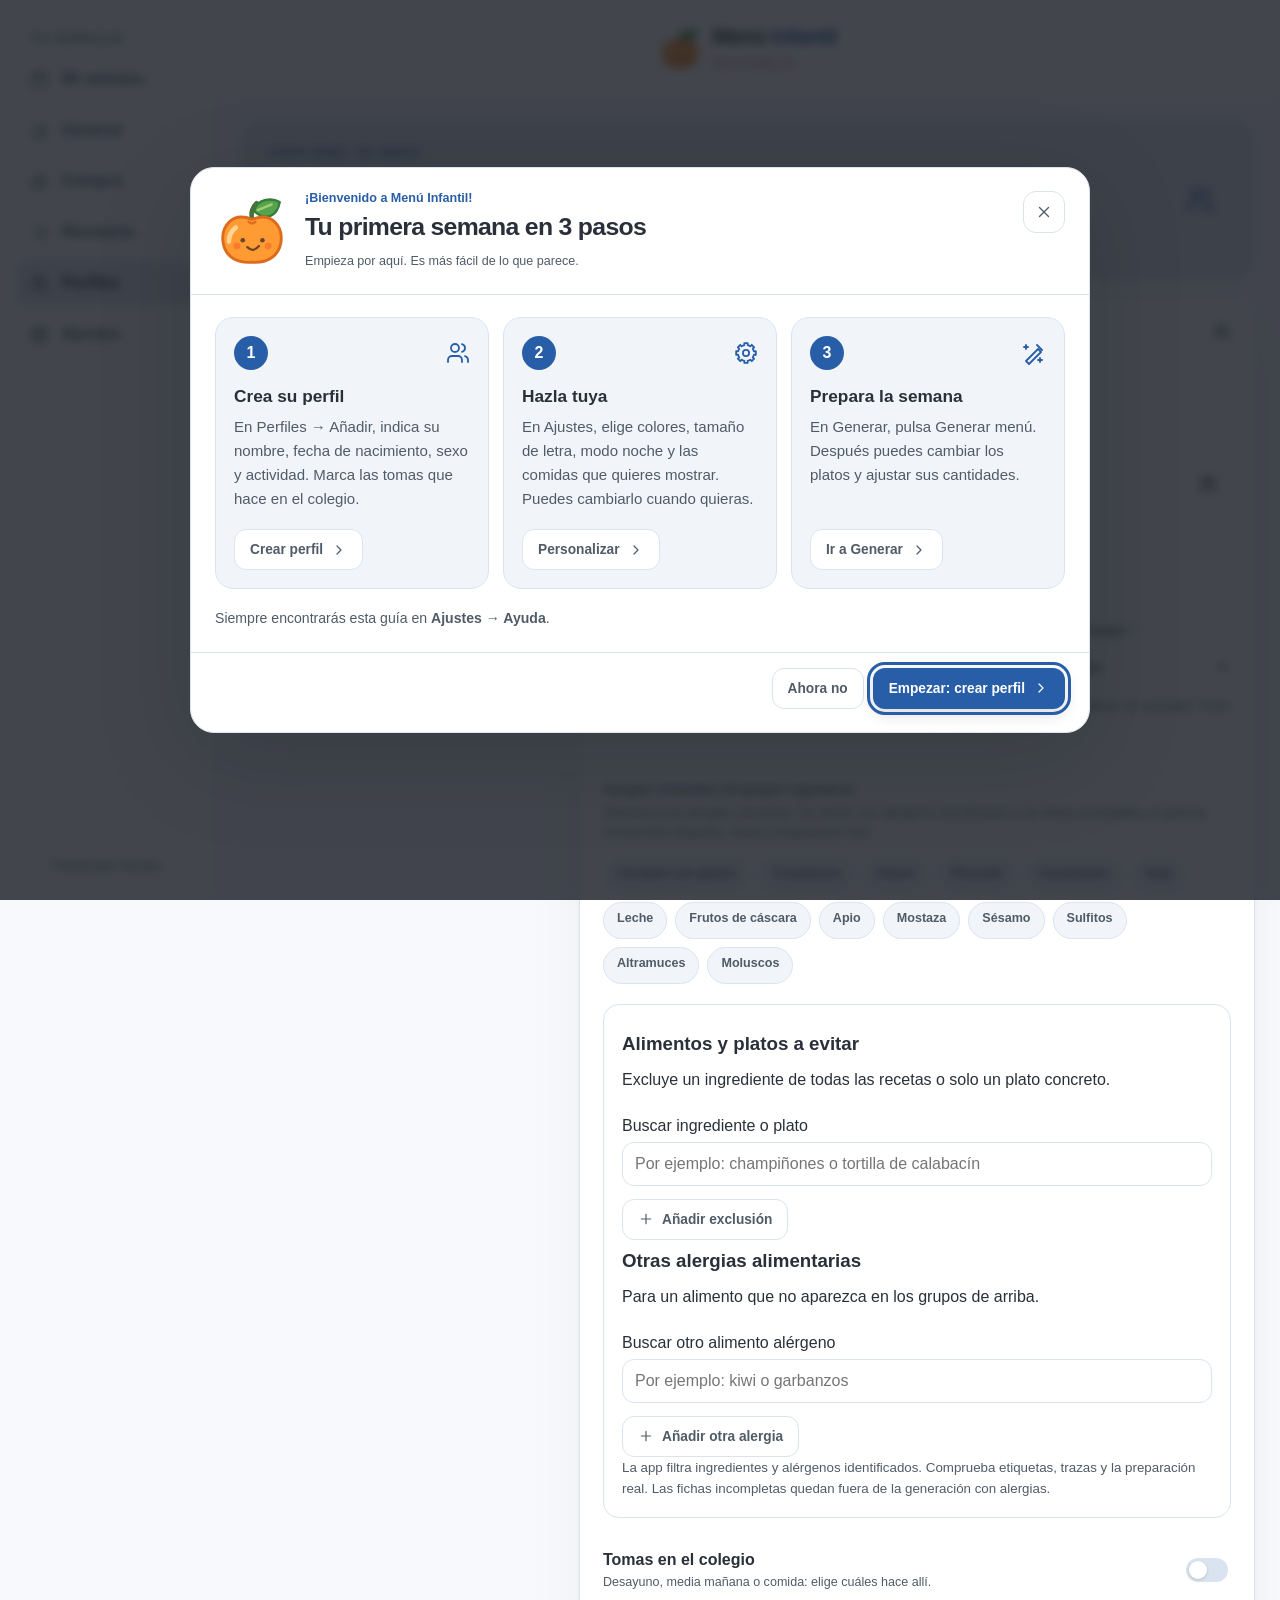
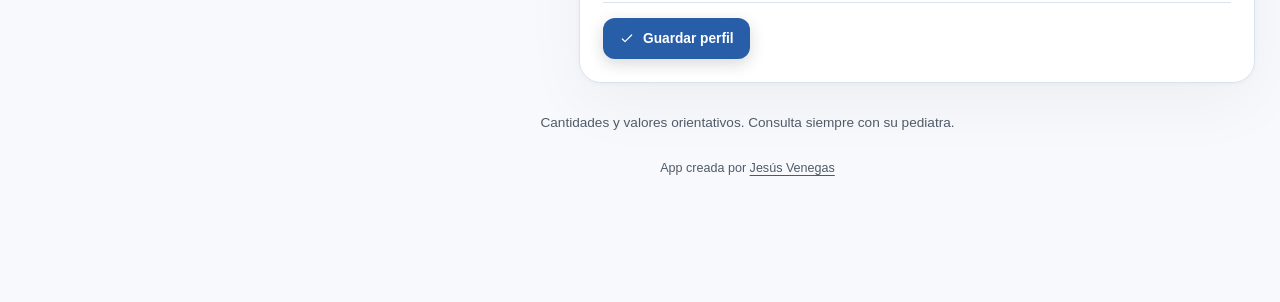
==== index.html @ 77d62b03 "V0.27.0: generación con exclusiones de alimentos, platos y alergias Sustituye el bloqueo general por" ====
<!doctype html>
<html lang="es">
<head>
  <meta charset="UTF-8" />
  <meta name="viewport" content="width=device-width,initial-scale=1,viewport-fit=cover" />
  <meta name="theme-color" content="#f8f9f6" />
  <meta name="color-scheme" content="light dark" />
  <meta name="description" content="Planificador familiar con recetario, lista de compra y pautas de preparación. Datos guardados en tu navegador." />
  <title>Menú Infantil · V0.27.0</title>
  <style>
:root{--bg:#f8faf9;--paper2:#f2f6f4;--line:#dce6e1;--green:#326d57;--green2:#e2ebe7;--accent-edge:#9db9ae;--ink:#293039;font-family:-apple-system,BlinkMacSystemFont,"Segoe UI",Inter,sans-serif;color:var(--ink);background:var(--bg);font-size:16px;font-synthesis:none;-webkit-font-smoothing:antialiased;--paper:#fff;--muted:#77877c;--peach:#fcf0e2;--ochre:#b9803e;--red:#ac523c;--shadow:0 22px 65px rgba(24,28,36,.045),0 1px 5px rgba(24,28,36,.035)}
*{box-sizing:border-box}body{margin:0;min-height:100vh}button,input,textarea,select{font:inherit}button{cursor:pointer}button:disabled{cursor:not-allowed;opacity:.45}button:focus-visible,input:focus-visible,textarea:focus-visible,select:focus-visible{outline:3px solid var(--accent-edge);outline-offset:3px}a{color:inherit}svg{display:block}#app{min-height:100vh}.app-shell{display:grid;grid-template-columns:246px minmax(0,1fr);min-height:100vh}.sidebar{background:#fff;border-right:1px solid var(--line);padding:31px 20px 22px;display:flex;flex-direction:column;gap:28px;position:sticky;top:0;height:100vh}.brand{display:flex;align-items:center;gap:12px;padding:0 13px}.brand-symbol{width:41px;height:41px;border-radius:14px;background:var(--green);display:grid;place-items:center;color:white;font-family:Georgia,serif;font-size:1.7143rem;font-weight:bold;letter-spacing:-3px;padding-right:3px}.brand-title{font-weight:800;letter-spacing:-.65px;font-size:1.2857rem;line-height:1.06}.brand-sub{font-size:0.7857rem;letter-spacing:2.05px;color:#8a978e;text-transform:uppercase;margin-top:5px}.nav-label{color:#9ba69e;font-size:0.7857rem;text-transform:uppercase;letter-spacing:1.75px;font-weight:750;padding:0 16px;margin-bottom:10px}.nav-list{display:flex;flex-direction:column;gap:5px}.nav-item{display:flex;gap:13px;align-items:center;width:100%;border:0;background:transparent;color:#65756a;text-align:left;font-weight:650;padding:13px 15px;border-radius:13px;min-height:46px}.nav-item svg{width:19px;height:19px}.nav-item.active{background:var(--green2);color:var(--green)}.nav-item:hover:not(.active){background:var(--paper2);color:var(--ink)}.sidebar-spacer{flex:1}.sidebar-foot{background:var(--paper2);padding:17px;border-radius:17px}.sidebar-foot p{color:#7b887d;font-size:0.8571rem;line-height:1.6;margin:7px 0 0}.sidebar-foot strong{font-size:0.8571rem}.footer-tag{color:#a4afa5;font-size:0.7857rem;margin-top:16px;text-align:center}.main{min-width:0}.topbar{height:80px;display:flex;align-items:center;justify-content:space-between;border-bottom:1px solid var(--line);padding:0 clamp(22px,3.1vw,53px)}.breadcrumbs{color:#859389;font-size:0.8571rem;font-weight:600;letter-spacing:.2px}.breadcrumbs b{color:var(--ink);font-weight:700}.top-actions{display:flex;align-items:center;gap:11px}.profile-select{border:1px solid var(--line);background:white;border-radius:13px;padding:10px 13px;color:var(--ink);min-width:155px;max-width:220px;font-weight:600}.icon-btn{border:1px solid var(--line);background:white;color:var(--readable);min-width:42px;height:42px;border-radius:13px;display:inline-grid;place-items:center}.icon-btn svg{width:18px;height:18px}.icon-btn:hover,.soft-btn:hover{background:var(--green2)}.content{max-width:1710px;margin:auto;padding:34px clamp(18px,3.1vw,53px) 100px}.hero{display:flex;align-items:end;justify-content:space-between;gap:20px;margin:5px 0 23px}.eyebrow{font-size:0.7857rem;letter-spacing:2px;color:var(--green);font-weight:850;text-transform:uppercase}.hero h1{font-size:clamp(29px,2.65vw,43px);letter-spacing:-1.8px;line-height:1.13;margin:9px 0 10px;font-weight:790}.lead{margin:0;color:#7a877c;font-size:1.0rem;line-height:1.65}.hero-glyph{width:74px;height:74px;background:linear-gradient(145deg,var(--green2),var(--paper2));border-radius:25px;color:var(--green);display:grid;place-items:center;transform:rotate(-9deg)}.hero-glyph svg{width:31px;height:31px;transform:rotate(9deg)}.notice{display:flex;align-items:flex-start;gap:12px;background:var(--peach);border:1px solid #f5e4cf;border-radius:16px;padding:13px 16px;margin-bottom:21px;font-size:0.8929rem;color:#8c6947;line-height:1.6}.notice svg{flex-shrink:0;width:18px;height:18px;margin-top:1px}.notice strong{color:#684a30}.surface{background:var(--paper);border:1px solid var(--line);border-radius:22px;box-shadow:var(--shadow)}.section-top{display:flex;align-items:center;justify-content:space-between;gap:15px;padding:22px 24px 20px}.section-top h2,.subheading h2{margin:0;font-size:1.2143rem;letter-spacing:-.5px}.section-top p,.subheading p{font-size:0.8571rem;color:#89968a;margin:5px 0 0}.toolbar{display:flex;align-items:center;gap:8px;flex-wrap:wrap}.btn{min-height:41px;display:inline-flex;justify-content:center;align-items:center;gap:8px;padding:10px 15px;border:1px solid transparent;border-radius:12px;font-size:0.8571rem;font-weight:750;white-space:nowrap}.btn svg{width:16px;height:16px}.primary{background:var(--green);color:white;box-shadow:0 5px 15px rgba(24,28,36,.17)}.primary:hover{background:var(--green)}.soft-btn{background:var(--paper2);color:var(--readable);border-color:var(--line)}.outline{background:white;border-color:var(--line);color:var(--readable)}.danger-btn{color:#ad5949;background:#fff0ea;border-color:#f7dfd6}.week-title{font-size:0.8571rem;font-weight:700;color:var(--readable);margin:0 8px}.week-selector{display:flex;align-items:center;gap:2px}.week-selector .icon-btn{width:34px;min-width:34px;height:34px;border:0;background:var(--paper2);border-radius:10px}.week-grid-wrap{overflow:auto;overscroll-behavior-x:contain;border-top:1px solid var(--line)}.week-grid{display:grid;grid-template-columns:repeat(7,minmax(145px,1fr));min-width:1015px}.day-col{min-width:0;border-right:1px solid var(--line)}.day-col:last-child{border-right:0}.day-head{padding:17px 13px 16px;border-bottom:1px solid var(--line);display:flex;flex-direction:column;gap:5px;min-height:88px}.day-name{color:#8e9a90;text-transform:uppercase;letter-spacing:1.15px;font-size:0.7857rem;font-weight:800}.day-num{font-weight:780;font-size:1.4286rem;letter-spacing:-.8px}.day-num small{font-size:0.7857rem;letter-spacing:0;color:#9caaa0;font-weight:500}.day-col.today .day-head{background:var(--paper2)}.day-col.today .day-num{color:var(--green)}.meal-cell{padding:15px 12px;border:0;border-bottom:1px solid var(--line);min-height:125px;display:flex;flex-direction:column;align-items:stretch;width:100%;text-align:left;background:white;gap:10px;transition:background .15s}.meal-cell:hover{background:var(--paper2)}.meal-cell:last-child{border-bottom:0}.meal-heading{display:flex;align-items:center;justify-content:space-between;color:#a0a99f;font-weight:850;text-transform:uppercase;letter-spacing:1.2px;font-size:0.7857rem}.meal-heading svg{width:13px;height:13px;opacity:.65}.meal-name{font-size:0.8571rem;line-height:1.5;color:var(--ink);font-weight:740;overflow-wrap:anywhere}.meal-detail{font-size:0.7857rem;color:#8b9c8f;line-height:1.45}.external .meal-name{color:#92a197;font-style:italic}.mobile-week{display:none}.summary-grid{display:grid;grid-template-columns:1.15fr .85fr;gap:18px;margin-top:21px}.summary-card{padding:24px;min-width:0}.subheading{display:flex;align-items:center;justify-content:space-between;gap:12px;margin-bottom:19px}.summary-mini{display:grid;grid-template-columns:repeat(3,minmax(0,1fr));gap:12px}.mini-box{background:var(--paper2);padding:17px;border-radius:15px}.mini-value{font-size:1.7857rem;letter-spacing:-.8px;font-weight:760}.mini-label{font-size:0.7857rem;color:#8e9a8f;margin-top:6px;line-height:1.35}.mini-box:nth-child(2){background:#f7f7f1}.mini-box:nth-child(3){background:#f1f7f7}.chart-layout{display:flex;align-items:center;gap:20px}.donut{width:138px;height:138px;flex-shrink:0}.donut circle{transform:rotate(-90deg);transform-origin:50% 50%}.chart-legend{display:grid;grid-template-columns:repeat(2,minmax(0,1fr));gap:10px;flex:1}.legend-item{font-size:0.7857rem;color:#536459;display:flex;align-items:center;gap:7px}.dot{width:9px;height:9px;border-radius:50%;flex-shrink:0}.chart-note{color:#92a096;font-size:0.7857rem;line-height:1.55;margin:15px 0 0}.main-foot{font-size:0.7857rem;color:#95a197;margin:27px 0}.mobile-nav{display:none}.page-grid{display:grid;grid-template-columns:minmax(0,1fr) 320px;gap:19px}.panel-pad{padding:23px}.form-row{display:grid;grid-template-columns:repeat(2,minmax(0,1fr));gap:14px}.field{display:flex;flex-direction:column;gap:7px;margin-bottom:13px}.field label{font-weight:750;color:#597061;font-size:0.7857rem}.field input,.field select,.field textarea{border:1px solid var(--line);border-radius:12px;background:#fff;color:var(--ink);padding:12px 12px;min-height:43px;min-width:0;width:100%}.field textarea{resize:vertical;min-height:90px}.field small{font-size:0.7857rem;color:#98a298;line-height:1.45}.pill-collection{display:flex;flex-wrap:wrap;gap:8px}.pill{border:1px solid var(--line);border-radius:100px;background:var(--paper2);color:var(--readable);padding:8px 13px;font-size:0.7857rem;font-weight:680;min-height:37px}.pill.selected{border-color:var(--accent-edge);background:var(--green2);color:var(--green)}.muted{color:#8b9b8e}.divider{height:1px;background:var(--line);margin:18px 0}.profile-card{display:flex;align-items:center;justify-content:space-between;gap:12px;background:var(--paper2);border:1px solid var(--line);padding:16px;border-radius:16px;margin-bottom:12px}.profile-card.active-profile{border-color:var(--accent-edge);background:var(--green2)}.avatar{width:45px;height:45px;background:var(--green2);border-radius:15px;display:grid;place-items:center;color:var(--green);font-weight:800;font-size:1.1429rem}.profile-info{display:flex;align-items:center;gap:11px}.profile-card b{font-size:0.9286rem}.profile-card small{display:block;margin-top:4px;color:#91a092;font-size:0.7857rem}.profile-card button{border:0;background:transparent;color:var(--green);text-decoration:underline;text-underline-offset:3px;font-size:0.7857rem}.selected-surface{background:var(--paper2);border-radius:17px;padding:18px;color:var(--readable);font-size:0.8571rem;line-height:1.65}.selected-surface strong{display:block;color:var(--readable);margin-bottom:6px}.shopping-row{display:flex;gap:12px;align-items:center;border-bottom:1px solid var(--line);padding:12px 2px;font-size:0.8571rem}.shopping-row:last-child{border:0}.shopping-row input{accent-color:var(--green);width:17px;height:17px}.shopping-name{flex:1}.shopping-name b{display:block;color:var(--ink)}.shopping-name small{display:block;color:#91a092;margin-top:4px}.group-heading{display:flex;align-items:center;justify-content:space-between;color:var(--readable);font-size:0.7857rem;letter-spacing:1px;text-transform:uppercase;margin:18px 0 3px;font-weight:850}.stat-block{display:flex;align-items:center;gap:10px;padding:12px 0}.stat-block svg{color:var(--green)}.stat-block span{color:#89978b;font-size:0.7857rem}.feature-row{display:flex;align-items:center;justify-content:space-between;gap:15px;padding:13px 0;border-bottom:1px solid var(--line)}.feature-row:last-child{border:0}.feature-row b{font-size:0.8571rem}.feature-row small{font-size:0.7857rem;color:#9ba59a;display:block;margin-top:6px}.switch{appearance:none;width:42px;height:24px;border-radius:14px;background:var(--line);position:relative;cursor:pointer;flex-shrink:0}.switch:after{content:"";position:absolute;top:3px;left:3px;width:18px;height:18px;background:white;border-radius:50%;box-shadow:0 1px 3px #68786755;transition:.17s}.switch:checked{background:var(--green)}.switch:checked:after{left:21px}.empty-state{padding:30px;text-align:center;color:#91a093;font-size:0.8571rem;line-height:1.7}.empty-state svg{color:var(--green);width:28px;height:28px;margin:0 auto 12px}.generation-grid{display:grid;grid-template-columns:repeat(3,minmax(0,1fr));gap:14px;margin:17px 0 24px}.generation-card{background:var(--paper2);border:1px solid var(--line);border-radius:17px;padding:19px}.generation-card svg{width:21px;color:var(--green)}.generation-card h3{font-size:0.9286rem;margin:13px 0 7px}.generation-card p{margin:0;color:#8e9e91;font-size:0.7857rem;line-height:1.6}.modal-scrim{position:fixed;inset:0;z-index:100;background:#181c24d0;display:flex;align-items:center;justify-content:center;padding:18px;backdrop-filter:blur(5px)}.modal{width:min(100%,570px);background:var(--paper);border:1px solid var(--line);border-radius:24px;box-shadow:0 25px 95px #091c182d;max-height:min(92vh,870px);display:flex;flex-direction:column;overflow:hidden}.modal-head{display:flex;align-items:center;justify-content:space-between;padding:23px 24px;border-bottom:1px solid var(--line)}.modal-head h2{font-size:1.3571rem;letter-spacing:-.7px;margin:0}.modal-head p{margin:6px 0 0;font-size:0.7857rem;color:#8e9d90}.modal-body{padding:22px 24px;overflow-y:auto;overscroll-behavior:contain}.modal-foot{display:flex;justify-content:flex-end;gap:9px;padding:15px 24px 23px;border-top:1px solid var(--line);flex-wrap:wrap}.recipe-option{display:flex;align-items:center;justify-content:space-between;gap:12px;text-align:left;width:100%;background:var(--paper2);border:1px solid var(--line);border-radius:12px;padding:13px;margin-bottom:8px;color:var(--ink)}.recipe-option b{font-size:0.8571rem}.recipe-option small{color:#9daa9f;font-size:0.7857rem;display:block;margin-top:5px}.recipe-option:hover{background:var(--green2);border-color:var(--accent-edge)}.form-error{color:#ac503e;font-size:0.8571rem;background:#fff2ef;padding:10px;border-radius:10px;margin:8px 0}.modal-safe{background:#fdf6ec;color:#916a42;border:1px solid #f5e5d0;padding:12px;border-radius:12px;font-size:0.7857rem;line-height:1.5;margin-bottom:17px}.tag{font-size:0.7857rem;display:inline-block;padding:6px 10px;border-radius:20px;background:var(--green2);color:var(--green);font-weight:750}.print-only{display:none}.mobile-day-selector{display:none}.visually-hidden{position:absolute!important;width:1px;height:1px;margin:-1px;border:0;padding:0;overflow:hidden;clip:rect(0 0 0 0);white-space:nowrap}
[data-theme="dark"]{--paper:#202c24;--ink:#edf4eb;--muted:#a6b8a8;--peach:#3d3025;--ochre:#dfb78b;--shadow:none;color-scheme:dark;background:var(--bg);color:var(--ink)}[data-theme="dark"] .sidebar,[data-theme="dark"] .topbar,[data-theme="dark"] .icon-btn,[data-theme="dark"] .profile-select,[data-theme="dark"] .meal-cell,[data-theme="dark"] .field input,[data-theme="dark"] .field textarea,[data-theme="dark"] .field select{background:var(--paper);color:var(--ink)}[data-theme="dark"] .brand-title,[data-theme="dark"] .hero h1,[data-theme="dark"] .meal-name,[data-theme="dark"] .section-top h2,[data-theme="dark"] .subheading h2,[data-theme="dark"] .profile-card b,[data-theme="dark"] .shopping-name b,[data-theme="dark"] .breadcrumbs b{color:var(--ink)}[data-theme="dark"] .sidebar-foot,[data-theme="dark"] .mini-box,[data-theme="dark"] .generation-card,[data-theme="dark"] .selected-surface,[data-theme="dark"] .profile-card,[data-theme="dark"] .pill,[data-theme="dark"] .recipe-option{background:var(--paper2);color:var(--readable);border-color:var(--line)}[data-theme="dark"] .notice{color:#efccab;border-color:#66503b}[data-theme="dark"] .notice strong{color:#ffdfb8}[data-theme="dark"] .soft-btn,[data-theme="dark"] .week-selector .icon-btn{background:var(--green2);color:var(--readable);border-color:var(--accent-edge)}[data-theme="dark"] .outline{background:var(--paper2);color:var(--readable)}[data-theme="dark"] .nav-item.active{background:var(--green2);color:var(--readable)}[data-theme="dark"] .meal-cell:hover{background:var(--paper2)}[data-theme="dark"] .day-col.today .day-head{background:var(--paper2)}[data-theme="dark"] .day-col,[data-theme="dark"] .day-head,[data-theme="dark"] .meal-cell,[data-theme="dark"] .week-grid-wrap{border-color:var(--line)}
@media(max-width:1320px){.app-shell{grid-template-columns:215px minmax(0,1fr)}.sidebar{padding:27px 15px}.content{padding-left:25px;padding-right:25px}.week-grid{min-width:1030px}.summary-grid{grid-template-columns:1fr 1fr}.chart-layout{gap:10px}.donut{width:118px;height:118px}}
@media(max-width:980px){.app-shell{display:block}.sidebar{display:none}.topbar{height:65px;padding:0 21px}.content{padding:26px 18px 110px}.hero{margin-top:9px}.hero h1{font-size:2.2857rem}.mobile-nav{display:flex;position:fixed;z-index:30;bottom:0;left:0;right:0;background:color-mix(in srgb,var(--paper) 94%,transparent);backdrop-filter:blur(18px);box-shadow:0 -1px 15px #181c241a;border-top:1px solid var(--line);padding:8px 6px calc(8px + env(safe-area-inset-bottom))}.mobile-nav .nav-item{flex:1;display:flex;flex-direction:column;justify-content:center;gap:5px;font-size:0.7857rem;border-radius:11px;min-height:54px;padding:8px 2px;text-align:center}.mobile-nav .nav-item svg{width:19px;height:19px}.mobile-nav .nav-item span{white-space:nowrap}.top-actions .icon-btn:last-child{display:none}.profile-select{max-width:178px}.summary-grid{grid-template-columns:1fr 1fr}.page-grid{grid-template-columns:minmax(0,1fr) 280px}}
@media(max-width:700px){.hero-glyph{display:none}.hero h1{font-size:2.2143rem;letter-spacing:-1.2px}.lead{max-width:350px}.section-top{padding:18px;align-items:flex-start;flex-direction:column}.toolbar{width:100%}.week-selector{margin-right:auto}.week-grid-wrap{display:none}.mobile-week{display:block;border-top:1px solid var(--line)}.mobile-day-selector{display:grid;grid-template-columns:repeat(7,minmax(0,1fr));gap:5px;padding:13px 13px 4px}.day-pick{border:0;background:transparent;border-radius:12px;min-height:63px;display:flex;flex-direction:column;gap:5px;align-items:center;justify-content:center;color:#8b9b8f;font-size:0.7857rem;font-weight:750}.day-pick b{font-size:1.1429rem;color:var(--readable)}.day-pick.active{background:var(--green2);color:var(--green)}.day-pick.active b{color:var(--green)}.mobile-meal{display:flex;align-items:center;gap:14px;width:calc(100% - 26px);margin:9px 13px;border:1px solid var(--line);background:var(--paper);padding:16px 14px;border-radius:15px;text-align:left;min-height:83px}.mobile-meal .meal-icon{width:42px;height:42px;border-radius:13px;background:var(--paper2);display:grid;place-items:center;flex-shrink:0;color:var(--green)}.mobile-meal .meal-icon svg{width:19px;height:19px}.mobile-meal-main{min-width:0;flex:1}.mobile-meal .meal-heading{margin-bottom:6px}.mobile-meal .meal-name{font-size:0.9286rem}.mobile-meal .meal-detail{margin-top:5px}.mobile-meal .chev{color:#9bad9d}.summary-grid,.page-grid,.generation-grid{grid-template-columns:1fr}.summary-card{padding:20px}.summary-mini{gap:8px}.mini-box{padding:13px}.mini-value{font-size:1.5714rem}.chart-layout{gap:14px}.donut{width:120px;height:120px}.top-actions{gap:6px}.breadcrumbs{font-size:0.7857rem}.profile-select{min-width:125px;max-width:160px;font-size:0.7857rem;padding:9px}.form-row{grid-template-columns:1fr 1fr}.generation-card{padding:17px}.modal-scrim{padding:7px;align-items:flex-end}.modal{border-radius:23px 23px 9px 9px;max-height:94vh}.modal-body{padding:20px}.modal-head{padding:18px 20px}.modal-foot{padding:14px 20px 18px}.hero{margin-bottom:18px}}
@media(max-width:385px){.topbar{padding:0 12px}.breadcrumbs{font-size:0.7857rem}.profile-select{max-width:123px}.content{padding-left:11px;padding-right:11px}.mobile-day-selector{gap:1px;padding-left:7px;padding-right:7px}.mobile-meal{width:calc(100% - 16px);margin-left:8px;margin-right:8px}.summary-card{padding:15px}.chart-layout{flex-direction:column}.chart-legend{width:100%}}
@media(prefers-reduced-motion:reduce){*,*:before,*:after{transition:none!important;animation:none!important;scroll-behavior:auto!important}}
@page{size:A4 landscape;margin:13mm}
@media print{body{background:#fff!important;color:#222!important;font-family:Arial,sans-serif!important;font-size:10pt}#app{display:none!important}#print-sheet{display:block!important}#print-sheet h1{font-size:19pt;margin:0 0 7pt}#print-sheet .print-meta{font-size:9pt;color:#777;margin-bottom:12pt}#print-sheet table{border-collapse:collapse;width:100%;table-layout:fixed}#print-sheet th,#print-sheet td{border:1px solid #bbc7bf;padding:7pt 5pt;vertical-align:top;word-wrap:break-word;font-size:8pt}#print-sheet th{background:#eaf1e9!important;-webkit-print-color-adjust:exact;print-color-adjust:exact}#print-sheet .print-warning{font-size:8pt;color:#97432c;border-top:1px solid #bbb;margin-top:15pt;padding-top:8pt}#print-sheet .print-shopping{columns:3;column-gap:20pt}#print-sheet .print-shopping p{break-inside:avoid;padding:4pt;border-bottom:1px solid #ddd}#print-sheet .print-shopping h3{break-after:avoid}#print-sheet .print-shop-section{break-inside:avoid;margin-bottom:13pt}}
/* Las tres líneas de texto de cada toma deben permanecer separadas en pantallas estrechas. */
@media(max-width:700px){.mobile-meal-main .meal-heading,.mobile-meal-main .meal-name,.mobile-meal-main .meal-detail{display:block}.mobile-meal-main .meal-name{line-height:1.45}.mobile-meal-main .meal-detail{line-height:1.35}}
/* Hoja de impresión separada: debe permanecer oculta en pantalla incluso después de imprimir. */
@media screen{#print-sheet{display:none!important}}


/* Accessible appearance controls; text colors follow the day/night theme. */
:root{--accent-fill:var(--green);--accent-on:#fff;--readable:#506457}
.primary,.brand-symbol{background:var(--accent-fill);color:var(--accent-on)}
.primary:hover{background:var(--accent-fill);filter:brightness(.94)}
.nav-item.active,.day-pick.active,.pill.selected{background:var(--green2);color:var(--ink)}
.school-panel{margin-top:21px}.school-list{display:grid;gap:10px;grid-template-columns:repeat(auto-fit,minmax(200px,1fr))}
.school-entry{background:var(--paper2);border:1px solid var(--line);border-radius:14px;padding:16px;text-align:left;display:flex;flex-direction:column;gap:10px;color:var(--ink);min-width:0;overflow-wrap:anywhere}
.school-entry span{white-space:pre-wrap;line-height:1.5}.school-entry small{color:var(--green);text-decoration:underline}
.school-days{border:1px solid var(--line);border-radius:12px;margin:0 0 18px;padding:14px}.school-days label{display:inline-flex;align-items:center;gap:5px;margin:8px}.school-days[hidden]{display:none}
.palette{display:flex;flex-wrap:wrap;gap:8px}.palette i{display:inline-block;width:14px;height:14px;border-radius:50%;margin-right:6px}.palette [aria-pressed=true]{outline:2px solid var(--green);outline-offset:2px}
#accent-color{height:48px;max-width:150px;padding:5px}
.main-foot a{text-decoration:underline;text-underline-offset:3px}
:is(.lead,.breadcrumbs,.nav-item,.nav-label,.brand-sub,.footer-tag,.meal-heading,.meal-detail,.day-name,.day-num small,.mini-label,.chart-note,.main-foot,.section-top p,.subheading p,.field label,.field small,.feature-row small,.legend-item,.profile-card small,.profile-card button,.shopping-name small,.stat-block span,.group-heading,.modal-head p,.recipe-option small,.selected-surface,.pill,.day-pick,.week-title,.empty-state){color:var(--readable)}
[data-theme=dark]{--readable:#bacbbf}
[data-theme=dark] .primary,[data-theme=dark] .brand-symbol{color:var(--accent-on)}
[data-theme=dark] .day-pick.active,[data-theme=dark] .day-pick.active b{background:var(--green2);color:var(--ink)}
[data-theme=dark] .mobile-meal .meal-icon{background:var(--paper2);color:var(--green)}
.btn{white-space:normal}.field input,.field select,.field textarea{font-size:1rem}.feature-row b,.meal-name,.mobile-meal .meal-name,.shopping-name b{font-size:1rem}
.mobile-nav .nav-item{font-size:.75rem}.mobile-nav{padding-bottom:calc(8px + env(safe-area-inset-bottom))}
@media(max-width:700px){.toolbar{gap:8px}.week-title{margin:0 3px}.form-row{grid-template-columns:1fr}.hero h1{font-size:1.9rem}.school-list{grid-template-columns:1fr}.profile-info{min-width:0;overflow-wrap:anywhere}.profile-card{flex-wrap:wrap}.main-foot{margin-bottom:25px}}


/* Spacious daily cards and a distinct hierarchy for labels and dishes. */
.brand{padding:0;gap:10px}.brand-symbol,[data-theme=dark] .brand-symbol{background:transparent;padding:0;width:48px;height:52px;flex-shrink:0;letter-spacing:0}.brand-symbol svg{width:100%;height:100%}.brand-title{font-size:1.15rem;line-height:1.2;letter-spacing:-.4px}.mobile-brand{display:none}
.meal-heading{font-size:.72rem;letter-spacing:.035em;text-transform:uppercase;color:#684914;gap:8px;line-height:1.4}.meal-heading svg{flex-shrink:0;opacity:.7}.meal-name{font-weight:550;line-height:1.6;letter-spacing:0}.meal-detail{font-size:.72rem}
.meal-breakfast{--meal-tint:#fff6e6;--meal-label:#795218}.meal-midmorning{--meal-tint:#edf6ea;--meal-label:#3e6335}.meal-lunch{--meal-tint:#eaf3fa;--meal-label:#355e7b}.meal-snack{--meal-tint:#fff0e9;--meal-label:#8a4e31}.meal-dinner{--meal-tint:#f1eef9;--meal-label:#655084}
.meal-cell .meal-heading,.mobile-meal .meal-heading{color:var(--meal-label);background:var(--meal-tint);padding:6px 9px;border-radius:8px;width:fit-content;max-width:100%;font-weight:800}
.mobile-meal .meal-heading{display:flex;margin-bottom:9px}.day-pick{font-weight:800}.day-pick.active{outline:2px solid var(--green);outline-offset:-2px}
@media(min-width:701px){
 .week-grid-wrap{overflow:visible;border:0;padding:0 20px 22px}.week-grid{min-width:0;grid-template-columns:repeat(auto-fit,minmax(min(100%,210px),1fr));gap:18px;align-items:start}
 .day-col,.day-col:last-child{border:1px solid var(--line);border-radius:18px;background:var(--paper2);padding:10px;display:flex;flex-direction:column;gap:10px}
 .day-head{padding:10px 7px 14px;min-height:78px;border:0;gap:5px}.day-name{font-size:1rem;letter-spacing:0;text-transform:none;color:var(--ink);font-weight:850}.day-num{font-size:.85rem;font-weight:600;letter-spacing:0;color:var(--readable)}.day-num small{font-size:inherit;color:inherit}
 .day-col.today{border:2px solid var(--green);padding:9px}.day-col.today .day-head{background:transparent}.day-col.today .day-name{color:var(--green)}
 .meal-cell,.meal-cell:last-child{border:1px solid var(--line);border-radius:12px;padding:14px;gap:12px;min-height:114px;background:var(--paper)}.meal-cell:hover{background:var(--paper);border-color:var(--green);box-shadow:0 3px 10px #181c2412}.meal-cell .meal-name{font-size:.95rem}.section-top{flex-wrap:wrap;gap:18px;padding-bottom:24px}.toolbar{row-gap:10px}
}
[data-theme=dark] .meal-breakfast{--meal-tint:#3d3323;--meal-label:#f0ce91}[data-theme=dark] .meal-midmorning{--meal-tint:#2b3e2b;--meal-label:#b7d9a7}[data-theme=dark] .meal-lunch{--meal-tint:#273a49;--meal-label:#b0d3ec}[data-theme=dark] .meal-snack{--meal-tint:#443127;--meal-label:#f0c0a5}[data-theme=dark] .meal-dinner{--meal-tint:#373047;--meal-label:#d1beeb}
[data-theme=dark] .day-name{color:var(--ink)}[data-theme=dark] .day-col.today .day-head{background:transparent}
@media(max-width:980px){.mobile-brand{display:flex;align-items:center;gap:8px;color:var(--ink)}.mobile-brand svg{width:34px;height:38px}.mobile-brand b{font-size:.9rem}.breadcrumb-path{display:none}}
@media(max-width:385px){.mobile-brand{gap:4px}.mobile-brand b{font-size:.78rem}.mobile-brand svg{width:28px}.profile-select{min-width:105px;max-width:115px}}


/* Semantic review colors stay independent of the chosen app accent. */
.school-placeholder{background:var(--paper2)!important;border:1px dashed var(--accent-edge)!important;color:var(--readable);justify-content:center}.school-placeholder-main{display:grid;gap:10px}.school-placeholder strong{display:flex;align-items:center;gap:8px;color:var(--green);font-size:.9rem}.school-placeholder-main>span{font-size:.8rem;line-height:1.5}.school-placeholder:hover{border-color:var(--green)!important}
#school-save-status{display:block;color:var(--green);margin:0 0 10px;font-size:.8rem}
.variety-panel{display:flex;gap:14px;padding:20px;border:1px solid var(--line);border-radius:18px;margin-top:21px;background:var(--paper2);color:var(--ink)}.variety-symbol{flex-shrink:0}.variety-symbol svg{width:25px;height:25px}.variety-panel h2{font-size:1rem;margin:0 0 10px}.variety-panel p{font-size:.9rem;line-height:1.6;margin:5px 0}.variety-panel small{display:block;font-size:.78rem;line-height:1.6;margin-top:10px}.variety-panel .btn{margin-top:13px;background:var(--paper);color:var(--ink);border-color:var(--line)}
.variety-warning{background:#fff1ef;border-color:#e8b7b0;color:#8c3028}.variety-success{background:#edf7ee;border-color:#b8d9bd;color:#285d36}
[data-theme=dark] .variety-warning{background:#3b2425;border-color:#86504e;color:#ffbfb7}[data-theme=dark] .variety-success{background:#223a2b;border-color:#476e50;color:#b9e4c1}

.category-bars{margin-top:22px;padding-top:18px;border-top:1px solid var(--line)}.category-bars p,.category-bars small{font-size:.8rem;color:var(--readable);line-height:1.5}.category-row{margin-top:14px}.category-label{display:flex;justify-content:space-between;gap:12px;font-size:.875rem;color:var(--ink);margin-bottom:6px}.category-track{height:9px;border-radius:8px;background:var(--line);overflow:hidden}.category-track span{display:block;height:100%;border-radius:8px}.category-zero .category-label{color:#b42332}.category-zero .category-track{border:1px solid #b42332;background:transparent}[data-theme="dark"] .category-zero .category-label{color:#ffadb4}[data-theme="dark"] .category-zero .category-track{border-color:#ffadb4}
.family-recipe{margin-top:16px;padding:16px;border:1px solid var(--line);border-radius:14px;background:var(--paper2);line-height:1.6}.family-recipe summary{cursor:pointer;color:var(--ink)}.family-recipe summary small{display:block;color:var(--readable);margin-top:4px}.family-recipe li{margin-bottom:8px}.family-recipe a{color:var(--green);text-decoration:underline}.btn:disabled{opacity:.55;cursor:not-allowed}

.nutrition-ingredient{border:1px solid var(--line);border-radius:12px;padding:14px;margin:16px 0;min-width:0}
.nutrition-ingredient legend{font-weight:700;padding:0 6px}
.nutrition-form select,.nutrition-library select{width:100%;min-width:0;max-width:100%}
.nutrition-form small,.nutrition-output small{display:block;margin-top:8px}
.nutrient-grid,.portion-reference{margin:16px 0}
.nutrient-grid>div,.portion-reference>div{border-bottom:1px solid var(--line);padding:10px 0}
.nutrient-grid dd,.portion-reference dd{margin:5px 0 0;overflow-wrap:anywhere}
.nutrition-output{margin-top:16px;overflow-wrap:anywhere}

.product-label{padding:0;border:0;background:transparent}
.product-label summary{padding:10px 0;font-weight:600}
.batch-form select{width:100%;min-width:0;max-width:100%}
@media(max-width:650px){
 .preparations-library{padding:12px}
 .preparations-library .saved-preparation{padding:8px;border-left:0;border-right:0;background:transparent}
 .preparations-library .saved-preparation>[data-nutrition-recipe]{padding:8px;border:0}
 .nutrition-ingredient{padding:10px 6px}
}

.balance-table{width:100%;border-collapse:separate;border-spacing:0 8px;font-size:.93rem}.balance-table th,.balance-table td{padding:10px 12px;text-align:left;vertical-align:top;background:var(--paper2)}.balance-table thead th{background:var(--green2);color:var(--readable)}.balance-table tbody th{font-weight:700}.balance-review>p{line-height:1.65}

.pediatric-footer{margin:30px 0 5px;text-align:center;font-size:.85rem;line-height:1.5;color:var(--readable)}.smart-item{border:1px solid var(--line);border-radius:15px;background:var(--paper);margin:12px 0;overflow:hidden}.smart-item .shopping-row{border:0;padding:16px;align-items:flex-start}.shopping-total{display:block;margin:7px 0;font-size:1.15rem;color:var(--ink)}.shopping-suggestion{display:block;font-size:.9rem;color:var(--readable);margin:4px 0}.shopping-details{padding:0 16px 15px}.shopping-details summary{color:var(--green);font-weight:650;cursor:pointer}.shopping-details li{line-height:1.65;margin:7px 0}.pantry-form{display:grid;gap:12px;margin:15px 0}.pantry-form label{display:grid;gap:6px}.pantry-form input{max-width:240px}.bought{text-decoration:line-through;opacity:.65}.chart-toggle,.chart-days{display:flex;gap:7px;flex-wrap:wrap}.chart-days{margin:12px 0 20px}.nutrition-bars{display:grid;grid-template-columns:repeat(auto-fit,minmax(240px,1fr));gap:20px 28px}.nutrient-bar-head{display:flex;justify-content:space-between;gap:12px;align-items:baseline;flex-wrap:wrap;margin-bottom:8px}.nutrient-bar-head span{color:var(--readable);font-size:.95rem}.nutrient-track{height:10px;background:var(--green2);border-radius:9px;overflow:hidden}.nutrient-track span{display:block;height:100%;background:var(--accent-fill);border-radius:9px}.nutrient-track.nutrient-warning span{background:#ad573c}.nutrient-bar small{display:block;color:var(--readable);margin-top:7px;line-height:1.5}.nutrition-chart{margin-top:20px}.school-meal-name{white-space:pre-wrap;overflow-wrap:anywhere}.meal-cell .school-meal-name{max-height:none}.smart-item small{line-height:1.6}.shopping-details small{display:block}.nutrition-chart>.family-recipe{margin-top:24px}@media(max-width:600px){.nutrition-bars{grid-template-columns:1fr}.chart-toggle .btn{padding:9px 13px}}@media print{.pediatric-footer{display:block}.shopping-details{display:block}.pantry-form{display:none}}


/* V0.16.0: group navigation and distinguish recipe tools from dishes. */
.week-navigation{display:flex;align-items:center;gap:10px;max-width:100%;flex-wrap:wrap}.week-navigation .week-selector{margin-right:0}.week-navigation .btn{flex:none}.main-foot{text-align:center}.generate-actions{margin:0 0 20px}.recipe-tools{margin:22px 0 28px;padding:18px;border:1px solid var(--line);border-radius:18px;background:var(--paper2)}.recipe-tools h3{margin:0 0 12px;font-size:1rem;color:var(--ink)}.recipe-tools>.family-recipe{padding:0;background:var(--paper);overflow:hidden;margin-top:10px}.recipe-tools>.family-recipe>summary{padding:16px;background:var(--green);color:var(--paper);font-weight:700;line-height:1.5}.recipe-tools>.family-recipe>:not(summary){margin-left:16px;margin-right:16px}.recipe-tools>.family-recipe>:last-child{margin-bottom:16px}.recipe-tools .family-recipe summary small{color:inherit}.catalog-heading{margin:0 0 14px}@media(max-width:700px){.week-navigation{gap:8px}.week-navigation .week-title{font-size:.8rem;margin:0 2px}.week-navigation .icon-btn{min-width:34px;width:34px;height:38px}.week-navigation .btn{padding:9px 11px}.recipe-tools{padding:12px}.recipe-tools>.family-recipe>summary{padding:14px}}
.profile-editor{scroll-margin-top:90px}.school-meal-options{display:flex;flex-wrap:wrap;gap:10px 18px;padding:8px 0 12px}.school-days p{font-size:.9rem;color:var(--readable)}

/* V0.16.0: optional welcome guide, with the existing logo and accessible palette. */
.welcome-guide{width:min(100%,900px)}.welcome-head{gap:18px;align-items:flex-start}.welcome-intro{display:flex;align-items:center;gap:16px;min-width:0}.welcome-mandarin{width:74px;flex:none}.welcome-mandarin svg{width:100%;height:auto}.welcome-head .welcome-kicker{color:var(--green);font-weight:750;margin:0 0 7px}.welcome-head h2{font-size:1.55rem;line-height:1.2;margin:0}.welcome-head #welcome-description{margin:10px 0 0;line-height:1.5}.welcome-head>.icon-btn{flex:none}.welcome-steps{list-style:none;margin:0;padding:0;display:grid;grid-template-columns:repeat(3,minmax(0,1fr));gap:14px}.welcome-step{border:1px solid var(--line);border-radius:18px;background:var(--paper2);padding:18px;display:flex;flex-direction:column;min-width:0}.welcome-step-top{display:flex;align-items:center;justify-content:space-between;gap:12px}.welcome-number{background:var(--accent-fill);color:var(--accent-on);width:34px;height:34px;border-radius:50%;display:grid;place-items:center;font-weight:800}.welcome-step-icon{color:var(--green)}.welcome-step-icon svg{width:24px;height:24px}.welcome-step h3{margin:15px 0 8px;font-size:1.08rem;line-height:1.3;color:var(--ink)}.welcome-step p{margin:0 0 18px;line-height:1.6;color:var(--readable);font-size:.94rem}.welcome-step .btn{margin-top:auto;align-self:flex-start;text-align:left;white-space:normal}.welcome-reminder{margin:18px 0 0;line-height:1.6;color:var(--readable);font-size:.88rem}.welcome-foot{align-items:center}.welcome-shortcut{display:flex;align-items:center;justify-content:flex-end;gap:12px;margin:0 0 16px}.welcome-discover{justify-content:flex-start;border:1px solid var(--line);border-radius:18px;padding:16px 18px;background:var(--paper2);flex-wrap:wrap}.welcome-discover>div{flex:1;min-width:170px}.welcome-discover strong{color:var(--ink)}.welcome-discover p{margin:5px 0 0;color:var(--readable);line-height:1.5}.welcome-shortcut>.icon-btn{flex:none}.welcome-shortcut .btn{flex:none}@media(max-width:700px){.welcome-scrim{align-items:center;padding:10px}.welcome-guide{border-radius:22px;max-height:94vh;max-height:94dvh}.welcome-head{padding:16px;gap:10px}.welcome-intro{gap:10px}.welcome-mandarin{width:45px}.welcome-head h2{font-size:1.2rem}.welcome-head .welcome-kicker{font-size:.8rem}.welcome-head #welcome-description{font-size:.85rem;margin-top:7px}.welcome-body{padding:14px}.welcome-steps{grid-template-columns:1fr;gap:10px}.welcome-step{padding:12px;display:grid;grid-template-columns:30px minmax(0,1fr);gap:4px 10px}.welcome-step-top{grid-column:1;grid-row:1/4;align-self:start}.welcome-step-icon{display:none}.welcome-number{width:30px;height:30px}.welcome-step h3{grid-column:2;margin:0;font-size:1rem}.welcome-step p{grid-column:2;font-size:.85rem;line-height:1.45;margin:2px 0 7px}.welcome-step .btn{grid-column:2;font-size:.85rem;padding:8px 11px}.welcome-foot{padding:12px 14px}.welcome-foot .btn{font-size:.88rem}.welcome-discover{padding:14px}.welcome-shortcut .btn{max-width:100%;white-space:normal}}@media(prefers-reduced-motion:reduce){.welcome-guide *{scroll-behavior:auto!important}}
</style>
<link rel="stylesheet" href="colegio.css?v=0.23.0"/>
<link rel="stylesheet" href="flujo.css?v=0.23.0"/>
<link rel="stylesheet" href="semana-visual.css?v=0.23.0"/>
<link rel="stylesheet" href="revision.css?v=0.27.0"/>
<link rel="stylesheet" href="cabecera.css?v=0.23.0"/>
</head>
<body>
  <div id="app"></div>
  <div id="print-sheet" aria-hidden="true"></div>
  <script src="jspdf.umd.min.js"></script>
  <script src="menu-pdf-font.js"></script>
  <script src="recetario.js?v=0.23.0"></script>
  <script src="catalogo-recetas.js?v=0.23.0"></script>
  <script src="ampliacion-recetas.js?v=0.23.0"></script>
  <script src="colegio-catalogo-recetas.js?v=0.23.0"></script>
  <script src="equilibrio-recetas.js?v=0.25.0"></script>
<script src="edades.js?v=0.23.0"></script>
  <script src="gramajes.js?v=0.23.0"></script>
  <script src="nutricion-datos.js?v=0.23.0"></script>
  <script src="etiquetas.js?v=0.23.0"></script>
  <script src="nutricion.js?v=0.23.0"></script>
  <script src="planificador.js?v=0.27.0"></script>
  <script src="fichas-datos.js?v=0.23.0"></script>
  <script src="fichas.js?v=0.23.0"></script>
  <script src="preparaciones.js?v=0.27.0"></script>
  <script src="referencias-datos.js?v=0.23.0"></script>
  <script src="referencias.js?v=0.23.0"></script>
  <script src="catalogo-datos.js?v=0.23.0"></script>
  <script src="catalogo.js?v=0.23.0"></script>
  <script src="ampliacion-datos.js?v=0.23.0"></script>
  <script src="ampliacion.js?v=0.23.0"></script>
  <script src="coccion.js?v=0.23.0"></script>
  <script src="retencion-datos.js?v=0.23.0"></script>
  <script src="retencion.js?v=0.23.0"></script>
  <script src="bognar-datos.js?v=0.23.0"></script>
  <script src="bognar.js?v=0.23.0"></script>
  <script src="objetivos.js?v=0.24.0"></script>
  <script src="equilibrio.js?v=0.27.0"></script>
  <script src="experiencia.js?v=0.25.0.1"></script>
  <script src="bienvenida.js?v=0.27.0"></script>
  <script src="colegio.js?v=0.24.0"></script>
  <script src="colegio-catalogo-datos.js?v=0.23.0"></script>
  <script src="colegio-catalogo.js?v=0.23.0"></script>
  <script src="xlsx.mini.min.js?v=0.23.0"></script>
  <script src="excel-colegio.js?v=0.24.0"></script>
  <script src="flujo.js?v=0.27.0"></script>
  <script src="semana-visual.js?v=0.23.0"></script>
  <script src="revision.js?v=0.23.0"></script>
  <script src="colegio-registro.js?v=0.24.0"></script>
<script src="catalogo-equilibrado.js?v=0.25.0.2"></script>
<script src="restricciones.js?v=0.27.0"></script>
  <script defer>
/* MENÚ INFANTIL · PROTOTIPO UX V0.2
 * Sin fuentes externas, servicios remotos, recetas validadas ni algoritmo clínico.
 * Los platos de ejemplo NO incluyen raciones recomendadas; las cantidades solo las introduce el usuario.
 */
'use strict';
const VERSION='0.27.0';
const STORAGE_KEY='menu-infantil-local-demo-v02';
const SLOTS=[['breakfast','Desayuno'],['midmorning','Media mañana'],['lunch','Comida'],['snack','Merienda'],['dinner','Cena']];
const SCHOOL_SLOTS=['breakfast','midmorning','lunch'];
const DAYS=['Lunes','Martes','Miércoles','Jueves','Viernes','Sábado','Domingo'];
const MONTHS=['enero','febrero','marzo','abril','mayo','junio','julio','agosto','septiembre','octubre','noviembre','diciembre'];
const ALLERGENS=[['gluten','Cereales con gluten'],['crustaceos','Crustáceos'],['huevo','Huevo'],['pescado','Pescado'],['cacahuete','Cacahuetes'],['soja','Soja'],['leche','Leche'],['frutos_cascara','Frutos de cáscara'],['apio','Apio'],['mostaza','Mostaza'],['sesamo','Sésamo'],['sulfitos','Sulfitos'],['altramuces','Altramuces'],['moluscos','Moluscos']];
const GROUPS=[['verduras','Verduras','var(--green)'],['fruta','Fruta','#ecc58c'],['cereales','Cereales y tubérculos','#97b3d5'],['legumbres','Legumbres','#d5ab94'],['proteinas','Otros platos','#b3a6d8'],['lacteos','Lácteos','#78b3b0']];
const ICONS={
 share:'<circle cx="18" cy="5" r="3"/><circle cx="6" cy="12" r="3"/><circle cx="18" cy="19" r="3"/><path d="m8.6 10.5 6.8-4m-6.8 7 6.8 4"/>',
 calendar:'<rect x="3" y="5" width="18" height="16" rx="2"/><path d="M7 3v4M17 3v4M3 10h18"/>',
 wand:'<path d="m15 4 5 5M4 20l12-12 3 3L7 23 4 20Z"/><path d="M4 4v4M2 6h4M18 17v4M16 19h4"/>',
 basket:'<path d="M3 10h18l-2 11H5L3 10ZM8 10l4-7 4 7M9 14v4M15 14v4"/>',
 users:'<path d="M16 21v-2a4 4 0 0 0-4-4H6a4 4 0 0 0-4 4v2M9 11a4 4 0 1 0 0-8 4 4 0 0 0 0 8ZM22 21v-2a4 4 0 0 0-3-3.87M16 3.13a4 4 0 0 1 0 7.75"/>',
 settings:'<path d="M19.391,8.939 L19.825,10.337 L21.848,10.264 L21.848,13.736 L19.825,13.663 L19.391,15.061 L18.709,16.357 L20.192,17.736 L17.736,20.192 L16.357,18.709 L15.061,19.391 L13.663,19.825 L13.736,21.848 L10.264,21.848 L10.337,19.825 L8.939,19.391 L7.643,18.709 L6.264,20.192 L3.808,17.736 L5.291,16.357 L4.609,15.061 L4.175,13.663 L2.152,13.736 L2.152,10.264 L4.175,10.337 L4.609,8.939 L5.291,7.643 L3.808,6.264 L6.264,3.808 L7.643,5.291 L8.939,4.609 L10.337,4.175 L10.264,2.152 L13.736,2.152 L13.663,4.175 L15.061,4.609 L16.357,5.291 L17.736,3.808 L20.192,6.264 L18.709,7.643 Z"/><circle cx="12" cy="12" r="3.1"/>',
 printer:'<path d="M6 9V3h12v6M6 18H4a2 2 0 0 1-2-2v-5a2 2 0 0 1 2-2h16a2 2 0 0 1 2 2v5a2 2 0 0 1-2 2h-2M6 14h12v8H6v-8Z"/>',
 chevronleft:'<path d="m15 18-6-6 6-6"/>',chevronright:'<path d="m9 18 6-6-6-6"/>',
 chevrondown:'<path d="m6 9 6 6 6-6"/>',
 sparkles:'<path d="m12 3 1.9 5.1L19 10l-5.1 1.9L12 17l-1.9-5.1L5 10l5.1-1.9L12 3ZM19 16l.8 2.2L22 19l-2.2.8L19 22l-.8-2.2L16 19l2.2-.8L19 16Z"/>',
 leaf:'<path d="M20 4c-9 0-16 4-16 13a3 3 0 0 0 3 3c9 0 13-7 13-16ZM5 19c3-5 7-8 13-11"/>',
 edit:'<path d="M12 20h9M16.5 3.5l4 4L9 19l-5 1 1-5L16.5 3.5Z"/>',
 lock:'<rect x="5" y="10" width="14" height="11" rx="2"/><path d="M8 10V7a4 4 0 0 1 8 0v3"/>',
 unlock:'<rect x="5" y="10" width="14" height="11" rx="2"/><path d="M8 10V7a4 4 0 0 1 7-2.6"/>',
 refresh:'<path d="M20 7v5h-5M4 17v-5h5M5 9a8 8 0 0 1 14-2l1 5M4 12l1 5a8 8 0 0 0 14-2"/>',
 smile:'<circle cx="12" cy="12" r="9"/><path d="M8 14c1 4 7 4 8 0M8 9h.01M16 9h.01"/>',
 check:'<path d="m5 12 4 4L19 6"/>',plus:'<path d="M12 5v14M5 12h14"/>',
 close:'<path d="M18 6 6 18M6 6l12 12"/>',
 alert:'<path d="m12 3 10 18H2L12 3ZM12 9v5M12 18h.01"/>',
 info:'<circle cx="12" cy="12" r="10"/><path d="M12 11v6M12 7h.01"/>',
 sun:'<circle cx="12" cy="12" r="4"/><path d="M12 2v2M12 20v2M4.93 4.93l1.41 1.41M17.66 17.66l1.41 1.41M2 12h2M20 12h2M4.93 19.07l1.41-1.41M17.66 6.34l1.41-1.41"/>',
 moon:'<path d="M20 16.7A9 9 0 0 1 7.3 4 9 9 0 1 0 20 16.7Z"/>',
 cloud:'<path d="M20 16.5A4.5 4.5 0 0 0 18 8h-1.3A7 7 0 1 0 5 17h14"/>',
 clock:'<circle cx="12" cy="12" r="10"/><path d="M12 6v6l4 2"/>',
 clipboard:'<rect x="5" y="4" width="14" height="18" rx="2"/><path d="M9 4V2h6v2M8 11h8M8 16h6"/>',
 heart:'<path d="M20.8 4.6a5.5 5.5 0 0 0-7.8 0L12 5.7l-1.1-1.1a5.5 5.5 0 0 0-7.8 7.8L12 21l8.8-8.6a5.5 5.5 0 0 0 0-7.8Z"/>',
 archive:'<rect x="3" y="4" width="18" height="5" rx="1"/><path d="M5 9v12h14V9M10 13h4"/>',
 shield:'<path d="M12 22s8-4 8-10V5l-8-3-8 3v7c0 6 8 10 8 10Z"/>',
 utensils:'<path d="M4 3v7a3 3 0 0 0 6 0V3M7 3v18M18 21V3c-3 2-4 5-4 10h4"/>',
 apple:'<path d="M12 6c-6-5-11 1-9 8 2 7 6 8 9 6 3 2 7 1 9-6 2-7-3-13-9-8ZM12 6c0-3 1-4 3-5"/>',
 bread:'<path d="M4 10c-3-6 4-9 8-6 4-3 11 0 8 6v10H4V10Z"/>',
 coffee:'<path d="M3 8h15v6a7 7 0 0 1-14 0V8ZM18 9h2a3 3 0 0 1 0 6h-2M4 22h14"/>',
 download:'<path d="M12 3v12m-5-5 5 5 5-5M5 17v4h14v-4"/>',upload:'<path d="M12 16V4m-5 5 5-5 5 5M5 17v4h14v-4"/>',
 trash:'<path d="M3 6h18M8 6V4h8v2M5 6l1 15h12l1-15M10 10v7M14 10v7"/>',
 list:'<path d="M8 6h13M8 12h13M8 18h13M3 6h.01M3 12h.01M3 18h.01"/>'
};
function icon(name){return `<svg viewBox="0 0 24 24" width="18" height="18" stroke="currentColor" fill="none" stroke-width="1.8" stroke-linecap="round" stroke-linejoin="round" aria-hidden="true">${ICONS[name]||ICONS.info}</svg>`;}
function h(s){return String(s??'').replace(/[&<>"']/g,c=>({'&':'&amp;','<':'&lt;','>':'&gt;','"':'&quot;',"'":'&#39;'}[c]));}
function id(){return (typeof crypto!=='undefined'&&crypto.randomUUID)?crypto.randomUUID():'local-'+Date.now()+'-'+Math.floor(Math.random()*10000);}
function iso(d){return `${d.getFullYear()}-${String(d.getMonth()+1).padStart(2,'0')}-${String(d.getDate()).padStart(2,'0')}`;}
function parseDate(s){const [y,m,d]=s.split('-').map(Number);return new Date(y,m-1,d,12);}
function startWeek(d){const x=new Date(d.getFullYear(),d.getMonth(),d.getDate(),12);x.setDate(x.getDate()-(x.getDay()+6)%7);return iso(x);}
function addDays(s,n){const d=parseDate(s);d.setDate(d.getDate()+n);return iso(d);}
function fmtNum(n){return new Intl.NumberFormat('es-ES',{maximumFractionDigits:n>0&&n<0.01?6:2}).format(n);}
const ing=(name,group,qty=null,unit='g')=>({name,group,qty,unit});
function recipe(rid,name,slot,group,ingredients,allergens=[]){return {id:rid,name,slot,group,ingredients:ingredients.map(x=>ing(x[0],x[1]||group)),allergens,manual:false};}
const RECIPES=[
 recipe('d1','Pan con tomate y aceite','breakfast','cereales',[['Pan integral','cereales'],['Tomate','verduras'],['Aceite de oliva','otros']],['gluten']),
 recipe('d2','Yogur natural con fruta','breakfast','lacteos',[['Yogur natural','lacteos'],['Fruta de temporada','fruta']],['leche']),
 recipe('d3','Tostada con aguacate','breakfast','cereales',[['Pan','cereales'],['Aguacate','fruta']],['gluten']),
 recipe('d4','Avena con pera','breakfast','cereales',[['Copos de avena','cereales'],['Pera','fruta'],['Leche','lacteos']],['gluten','leche']),
 recipe('d5','Pan y queso fresco','breakfast','lacteos',[['Pan','cereales'],['Queso fresco','lacteos']],['gluten','leche']),
 recipe('m1','Fruta de temporada','midmorning','fruta',[['Fruta de temporada','fruta']]),
 recipe('m2','Mandarina','midmorning','fruta',[['Mandarina','fruta']]),
 recipe('m3','Pera madura','midmorning','fruta',[['Pera','fruta']]),
 recipe('m4','Plátano','midmorning','fruta',[['Plátano','fruta']]),
 recipe('m5','Yogur natural','midmorning','lacteos',[['Yogur natural','lacteos']],['leche']),
 recipe('c1','Lentejas con verduras','lunch','legumbres',[['Lentejas','legumbres'],['Zanahoria','verduras'],['Calabacín','verduras'],['Aceite de oliva','otros']]),
 recipe('c2','Merluza al horno con patata','lunch','proteinas',[['Merluza','proteinas'],['Patata','cereales'],['Calabacín','verduras']],['pescado']),
 recipe('c3','Arroz con pollo y verduras','lunch','cereales',[['Arroz','cereales'],['Pollo','proteinas'],['Zanahoria','verduras'],['Pimiento','verduras']]),
 recipe('c4','Macarrones con tomate y queso','lunch','cereales',[['Macarrones','cereales'],['Tomate','verduras'],['Queso','lacteos']],['gluten','leche']),
 recipe('c5','Garbanzos estofados con verduras','lunch','legumbres',[['Garbanzos','legumbres'],['Zanahoria','verduras'],['Tomate','verduras']]),
 recipe('c6','Crema de calabacín y tortilla','lunch','verduras',[['Calabacín','verduras'],['Patata','cereales'],['Huevo','proteinas']],['huevo']),
 recipe('c7','Pollo al horno con boniato','lunch','proteinas',[['Pollo','proteinas'],['Boniato','cereales'],['Zanahoria','verduras']]),
 recipe('s1','Pan con aguacate','snack','cereales',[['Pan','cereales'],['Aguacate','fruta']],['gluten']),
 recipe('s2','Fruta y yogur natural','snack','fruta',[['Fruta de temporada','fruta'],['Yogur natural','lacteos']],['leche']),
 recipe('s3','Bocadillo de queso fresco','snack','cereales',[['Pan','cereales'],['Queso fresco','lacteos']],['gluten','leche']),
 recipe('s4','Pan con tomate','snack','cereales',[['Pan','cereales'],['Tomate','verduras']],['gluten']),
 recipe('s5','Pieza de fruta','snack','fruta',[['Fruta de temporada','fruta']]),
 recipe('n1','Crema de verduras y tortilla francesa','dinner','verduras',[['Calabacín','verduras'],['Zanahoria','verduras'],['Huevo','proteinas']],['huevo']),
 recipe('n2','Salmón al horno con calabacín','dinner','proteinas',[['Salmón','proteinas'],['Calabacín','verduras']],['pescado']),
 recipe('n3','Puré de verduras con pavo','dinner','verduras',[['Patata','cereales'],['Calabaza','verduras'],['Pavo','proteinas']]),
 recipe('n4','Patata con judías verdes y huevo','dinner','verduras',[['Patata','cereales'],['Judías verdes','verduras'],['Huevo','proteinas']],['huevo']),
 recipe('n5','Pollo con crema de zanahoria','dinner','proteinas',[['Pollo','proteinas'],['Zanahoria','verduras'],['Patata','cereales']]),
 recipe('n6','Sopa de pasta y verduras','dinner','cereales',[['Pasta de sopa','cereales'],['Calabacín','verduras'],['Zanahoria','verduras']],['gluten']),
 recipe('n7','Tortilla de patata y tomate','dinner','proteinas',[['Huevo','proteinas'],['Patata','cereales'],['Tomate','verduras']],['huevo'])
];
RECIPES.push(...FAMILY_RECIPES);
const RECIPE_BY_ID=Object.fromEntries(RECIPES.map(r=>[r.id,r]));
const DEMO_PROFILE={id:'demo',name:'Perfil de ejemplo',ageYears:2,ageMonths:3,weight:'',height:'',restrictions:[],excluded:'',school:false,schoolMeals:['lunch'],nutritionSex:'reference',nutritionPAL:'auto',demo:true};
const DEFAULT_SETTINGS={theme:'light',textSize:'normal',accent:'#285ea8',meals:Object.fromEntries(SLOTS.map(([key])=>[key,true]))};
const defaultState=()=>({version:VERSION,profiles:[{...DEMO_PROFILE}],activeProfile:'demo',week:startWeek(new Date()),selectedDay:(new Date().getDay()+6)%7,onboarding:{seen:false,autoOpen:true,hideWeek:false},menus:{},schoolLogs:{},schoolNutrition:{},schoolCatalogLogs:{},schoolPlans:{},schoolDishes:{},pantry:{},shoppingSizes:{},customRecipes:{},purchased:{},view:'week',settings:{...DEFAULT_SETTINGS,meals:{...DEFAULT_SETTINGS.meals}},modal:null});
function isRecord(value){return !!value&&typeof value==='object'&&!Array.isArray(value);}
function onboardingPreferences(value){return isRecord(value)?{seen:value.seen===true,autoOpen:value.autoOpen===true&&value.seen!==true,hideWeek:value.hideWeek===true,tour:tourPreferences(value.tour)}:{seen:false,autoOpen:false,hideWeek:false,tour:tourPreferences(null)};}
function readState(){try{
const o=JSON.parse(localStorage.getItem(STORAGE_KEY));if(!isRecord(o)||!Array.isArray(o.profiles)||!isRecord(o.settings))return freshStartState();
const base=defaultState(),profiles=o.profiles.filter((p,n,list)=>isRecord(p)&&typeof p.id==='string'&&/^[a-zA-Z0-9_-]+$/.test(p.id)&&!['__proto__','constructor','prototype'].includes(p.id)&&typeof p.name==='string'&&list.findIndex(x=>x?.id===p.id)===n).map(p=>({...DEMO_PROFILE,...p,restrictions:Array.isArray(p.restrictions)?p.restrictions.filter(x=>typeof x==='string'):[],schoolMeals:schoolMealsFor(p).length?schoolMealsFor(p):['lunch'],schoolDays:Array.isArray(p.schoolDays)?p.schoolDays.filter(n=>Number.isInteger(n)&&n>=0&&n<7):[0,1,2,3,4]}));
if(!profiles.length&&!o.emptyStart)profiles.push({...DEMO_PROFILE});
const result={...base,...o,onboarding:onboardingPreferences(o.onboarding),version:VERSION,profiles,activeProfile:profiles.some(p=>p.id===o.activeProfile)?o.activeProfile:(profiles[0]?.id||''),settings:{...DEFAULT_SETTINGS,...o.settings,meals:{...DEFAULT_SETTINGS.meals,...(isRecord(o.settings.meals)?o.settings.meals:{})}},modal:null};
for(const key of ['menus','schoolLogs','schoolNutrition','pantry','shoppingSizes','customRecipes','purchased'])if(!isRecord(result[key]))result[key]={};
for(const [key,r] of Object.entries(result.customRecipes)){if(!isRecord(r)||typeof r.name!=='string'||!Array.isArray(r.ingredients)){delete result.customRecipes[key];continue;}r.ingredients=r.ingredients.filter(i=>isRecord(i)&&typeof i.name==='string');r.allergens=Array.isArray(r.allergens)?r.allergens:[];}
for(const [key,m] of Object.entries(result.menus)){if(!isRecord(m)){delete result.menus[key];continue;}const days=Array.isArray(m.days)?m.days:[];m.days=DAYS.map((_,n)=>{const d=days[n];return Object.fromEntries(SLOTS.map(([slot])=>{const v=isRecord(d)&&isRecord(d[slot])?d[slot]:{};return [slot,{recipeId:typeof v.recipeId==='string'&&(Object.hasOwn(RECIPE_BY_ID,v.recipeId)||Object.hasOwn(result.customRecipes,v.recipeId))?v.recipeId:null,locked:v.locked===true,external:v.external===true}];}));});}
for(const key of Object.keys(result.schoolLogs))if(typeof result.schoolLogs[key]!=='string')delete result.schoolLogs[key];
for(const [key,entries] of Object.entries(result.schoolNutrition))if(!Array.isArray(entries)||!entries.length||entries.length>8||entries.some(e=>!isRecord(e)||typeof e.foodId!=='string'||!Object.hasOwn(NUTRITION_BY_ID,e.foodId)||!Number.isFinite(e.grams)||e.grams<.1||e.grams>5000))delete result.schoolNutrition[key];
const catalogInput=result.schoolCatalogLogs;result.schoolCatalogLogs={};if(isRecord(catalogInput)&&Object.keys(catalogInput).length<=10000)for(const [key,value] of Object.entries(catalogInput))try{Object.assign(result.schoolCatalogLogs,schoolCatalogValidate({[key]:value},result.profiles,result.schoolLogs));}catch{}
if(typeof result.week!=='string'||!/^\d{4}-\d{2}-\d{2}$/.test(result.week)||!Number.isFinite(parseDate(result.week).getTime())||iso(parseDate(result.week))!==result.week)result.week=base.week;
else result.week=startWeek(parseDate(result.week));
if(!Number.isInteger(result.selectedDay)||result.selectedDay<0||result.selectedDay>6)result.selectedDay=base.selectedDay;
if(!navItems().some(([key])=>key===result.view))result.view='week';
result.settings.meals=Object.fromEntries(SLOTS.map(([key])=>[key,!!result.settings.meals[key]]));
if(!['light','dark'].includes(result.settings.theme))result.settings.theme=DEFAULT_SETTINGS.theme;
if(!['normal','large','extra'].includes(result.settings.textSize))result.settings.textSize=DEFAULT_SETTINGS.textSize;
if(typeof result.settings.accent!=='string'||!/^#[0-9a-f]{6}$/i.test(result.settings.accent))result.settings.accent=DEFAULT_SETTINGS.accent;
for(const [key,value] of Object.entries(result.shoppingSizes))if(!Number.isFinite(value)||value<1||value>5000)delete result.shoppingSizes[key];
if(!Object.values(result.settings.meals).some(Boolean))result.settings.meals={...DEFAULT_SETTINGS.meals};
try{Object.assign(result,schoolValidateState(result,result.profiles));}catch{result.schoolPlans={};result.schoolDishes={};}
return result;
}catch{return freshStartState();}}

let state=readState();let editingProfileId=null;let editingMealTab='suggestions';let toastTimer;
function save(){try{const {modal,...stored}=state;localStorage.setItem(STORAGE_KEY,JSON.stringify(stored));return true;}catch(e){notify('No se pudieron guardar los datos en este navegador. Los cambios solo se conservarán mientras la app siga abierta.');return false;}}
function commitUserState(next){try{const {modal,...stored}=next;localStorage.setItem(STORAGE_KEY,JSON.stringify(stored));state=next;return true;}catch{notify('No se pudo guardar. Se han conservado los datos anteriores.');return false;}}
function profile(){return state.profiles.find(p=>p.id===state.activeProfile)||state.profiles[0]||{...DEMO_PROFILE,id:'',name:'Sin perfil'};}
function mealKey(profileId=state.activeProfile,week=state.week){return profileId+'|'+week;}
function slotLabel(key){return (SLOTS.find(x=>x[0]===key)||[])[1]||key;}
function recipeById(id){return Object.hasOwn(RECIPE_BY_ID,id)?RECIPE_BY_ID[id]:Object.hasOwn(state.customRecipes,id)?state.customRecipes[id]:undefined;}
function demoPick(slot,day,seed){const opts=RECIPES.filter(r=>!r.family&&r.slot===slot);const rotations={breakfast:0,midmorning:3,lunch:1,snack:2,dinner:0};return opts[(day*(slot==='lunch'?3:2)+seed+rotations[slot])%opts.length]?.id;}
function createDemoMenu(){let seed=Math.round((parseDate(state.week)-parseDate('2026-10-12'))/86400000);let days=[];for(let day=0;day<7;day++){const meals={};for(const [slot] of SLOTS)meals[slot]={recipeId:schoolMeal(day,slot)?null:demoPick(slot,day,Math.abs(seed)%11),locked:false,external:false};days.push(meals);}return {days,seed,kind:'demo',createdAt:new Date().toISOString()};}
function emptyMeal(){return {recipeId:null,locked:false,external:false};}
function hasRestrictions(p=profile()){return dietActive(p);}
function menu(){const key=mealKey();let m=state.menus[key];if(!isRecord(m)||!Array.isArray(m.days)){m=hasRestrictions()?{days:DAYS.map(()=>Object.fromEntries(SLOTS.map(([slot])=>[slot,emptyMeal()]))),seed:0,kind:'manual'}:createDemoMenu();state.menus[key]=m;save();}
m.days=DAYS.map((_,day)=>Object.fromEntries(SLOTS.map(([slot])=>{const meal=m.days[day]?.[slot];return [slot,isRecord(meal)?{recipeId:typeof meal.recipeId==='string'?meal.recipeId:null,locked:!!meal.locked,external:!!meal.external}:emptyMeal()];})));return m;}

function activeMeals(){return SLOTS.filter(([key])=>state.settings.meals[key]);}
function openModal(type,data={}){state.modal={type,...data};render();const first=document.querySelector('.modal input:not([type=checkbox]),.modal textarea');if(first&&type==='custom')first.focus();}
function closeModal(){if(state.modal?.type==='pdf-share')preparedMenuPdf=null;if(state.modal?.type==='restore'){pendingRestore=null;restoreReadId++;}state.modal=null;render();}
function notify(msg){let t=document.getElementById('toast');if(!t){t=document.createElement('div');t.id='toast';t.setAttribute('role','status');t.style.cssText='position:fixed;z-index:300;bottom:93px;left:50%;transform:translateX(-50%);max-width:92vw;padding:12px 20px;color:var(--accent-on);background:var(--accent-fill);border-radius:13px;font-size:0.8571rem;box-shadow:0 10px 30px #0002;text-align:center;line-height:1.55';document.body.appendChild(t);}t.textContent=msg;t.hidden=false;clearTimeout(toastTimer);toastTimer=setTimeout(()=>t.hidden=true,4200);}
function navItems(){return [['week','calendar','Mi semana'],['generate','wand','Generar'],['shopping','basket','Compra'],['recipes','list','Recetario'],['profiles','users','Perfiles'],['settings','settings','Ajustes']];}
function navMarkup(mobile=false){return navItems().map(([key,ico,title])=>`<button type="button" class="nav-item ${state.view===key?'active':''}" data-action="nav" data-view="${key}" ${state.view===key?'aria-current="page"':''}>${mobile?colorfulNavigationIcon(key):icon(ico)}<span>${title}</span></button>`).join('');}
function appBrandMarkup(){return `<button type="button" class="app-brand" data-action="nav" data-view="week" aria-label="Menú Infantil · En familia · Ir a Mi semana"><span class="app-brand-symbol" aria-hidden="true">${mandarinLogo()}</span><span class="app-brand-copy"><span class="app-brand-title">Menú <span>Infantil</span></span><span class="app-brand-sub">EN FAMILIA</span></span></button>`;}
function activeProfileMarkup(){if(!state.profiles.length)return '';return `<div class="active-profile-bar"><label for="active-profile-select">${icon('users')}Perfil activo</label><select id="active-profile-select" class="profile-select" data-action="select-profile-input">${state.profiles.map(p=>`<option value="${h(p.id)}" ${p.id===state.activeProfile?'selected':''}>${h(p.name)}</option>`).join('')}</select></div>`;}
function heading(){const values={recipes:['Recetario familiar','Recetario','Platos para compartir en familia.'],generate:['A tu manera','Generar menú','Prepara una semana con sus platos favoritos.'],shopping:['Todo a mano','Mi compra','Los ingredientes de tu menú, en una lista.'],profiles:['Cada niño, su menú','Perfiles','Sus necesidades y preferencias, en un lugar.'],settings:['A tu medida','Ajustes','Personaliza cómo utilizas la app.']};if(state.view==='week')return `<section class="hero app-hero app-week-hero" aria-labelledby="page-title"><div class="app-week-intro"><div class="eyebrow">SU MENÚ, SU RITMO</div><h1 id="page-title">La semana<br>de <span>${h(profile().name)}</span></h1></div><span class="app-hero-mascot" aria-hidden="true">${appleChefLogo()}</span><p class="lead">Pequeños platos, grandes momentos.</p>${welcomeShortcut()}</section>`;const [small,title,desc]=values[state.view]||values.settings;return `<section class="hero app-hero" aria-labelledby="page-title"><div><div class="eyebrow">${small}</div><h1 id="page-title">${title}</h1><p class="lead">${desc}</p></div><div class="hero-glyph" aria-hidden="true">${icon(state.view==='recipes'?'list':state.view==='shopping'?'basket':state.view==='profiles'?'users':state.view==='settings'?'settings':'sparkles')}</div></section>`;}

function notice(){const p=profile();return `<div class="notice" role="note">${icon('info')}<div><strong>Prototipo sin validación pediátrica.</strong> Propone cantidades estimadas; revisa los objetivos pendientes.${(p.restrictions?.length||String(p.excluded||'').trim())?' <strong>No verifica alergias ni alimentos excluidos.</strong>':''}</div></div>`;}
function weekLabel(){const a=parseDate(state.week),b=parseDate(addDays(state.week,6));return `${a.getDate()}–${b.getDate()} ${a.getMonth()===b.getMonth()?MONTHS[b.getMonth()]:MONTHS[a.getMonth()]+' / '+MONTHS[b.getMonth()]} ${b.getFullYear()}`;}
function weekControls(){return `<div class="week-selector"><button class="icon-btn" aria-label="Semana anterior" data-action="prev-week">${icon('chevronleft')}</button><span class="week-title">${h(weekLabel())}</span><button class="icon-btn" aria-label="Semana siguiente" data-action="next-week">${icon('chevronright')}</button></div>`;}
function syncSchoolMenus(p,target=state){if(!p.school)return;const menus={...target.menus};for(const [key,week] of Object.entries(menus))if(key.startsWith(p.id+'|')&&Array.isArray(week?.days))menus[key]={...week,days:week.days.map((day,n)=>{if(!isRecord(day))return day;const copy={...day};for(const slot of schoolMealsFor(p))if(schoolMealForDate(addDays(key.slice(p.id.length+1),n),slot,p,target))copy[slot]=emptyMeal();return copy;})};target.menus=menus;}
function saveSchoolControls(el){const form=el.closest('form'),toggle=form.querySelector('[name="school"]'),fieldset=form.querySelector('.school-days'),previous=state.profiles.find(x=>x.id===form.dataset.profileId);const mealBoxes=[...form.querySelectorAll('[name="schoolMeal"]')].filter(x=>SCHOOL_SLOTS.includes(x.value));let meals=mealBoxes.length?mealBoxes.filter(x=>x.checked).map(x=>x.value):schoolMealsFor(previous||{}),days=[...form.querySelectorAll('[name="schoolDay"]:checked')].map(x=>Number(x.value));if(toggle.checked&&!meals.length){if(el.name==='schoolMeal'){el.checked=true;notify('Conserva al menos una toma en el colegio.');return;}meals=['lunch'];for(const box of mealBoxes)box.checked=meals.includes(box.value);}if(toggle.checked&&!days.length){if(el.name==='schoolDay'){el.checked=true;notify('Conserva al menos un día de colegio.');return;}days=[0,1,2,3,4];for(const input of form.querySelectorAll('[name="schoolDay"]'))input.checked=days.includes(Number(input.value));}fieldset.hidden=!toggle.checked;if(!previous)return;const p={...previous,school:toggle.checked,schoolMeals:meals,schoolDays:days},next={...state,profiles:state.profiles.map(x=>x.id===p.id?p:x)};syncSchoolMenus(p,next);const saved=commitUserState(next);if(!saved){toggle.checked=previous.school;fieldset.hidden=!previous.school;for(const input of form.querySelectorAll('[name="schoolDay"]'))input.checked=(previous.schoolDays?.length?previous.schoolDays:[0,1,2,3,4]).includes(Number(input.value));for(const box of mealBoxes)box.checked=schoolMealsFor(previous).includes(box.value);}form.querySelector('#school-save-status').textContent=saved?'Guardado':'No se ha podido guardar';}
function schoolDay(day,p=profile()){return !!p.school&&(p.schoolDays?.length?p.schoolDays:[0,1,2,3,4]).includes(day);}
function schoolMealsFor(p=profile()){return Array.isArray(p.schoolMeals)?[...new Set(p.schoolMeals.filter(slot=>SCHOOL_SLOTS.includes(slot)))]:['lunch'];}
function schoolMeal(day,slot,p=profile()){return SCHOOL_SLOTS.includes(slot)&&schoolDay(day,p)&&schoolMealsFor(p).includes(slot);}
function schoolAria(day,slot='lunch'){return 'Registrar '+slotLabel(slot).toLocaleLowerCase('es')+' del colegio del '+DAYS[day];}
function schoolKey(day,slot='lunch'){return mealKey()+'|'+day+(slot==='lunch'?'':'|'+slot);}
function schoolText(day,slot='lunch'){return state.schoolLogs[schoolKey(day,slot)]||'';}
function mealData(day,slot){const original=menu().days[day][slot];const m=schoolMeal(day,slot)?{...original,external:true,recipeId:null,locked:false}:original;return {m,recipe:recipeById(m?.recipeId)};}
function renderSchool(){if(!profile().school)return '';return `<section class="surface panel-pad school-panel"><div class="subheading"><div><h2>Tomas en el colegio</h2><p>Anota lo que ha tomado al saberlo. Estas tomas no se generan ni se añaden a la compra.</p></div>${icon('edit')}</div><div class="school-list">${DAYS.map((day,i)=>SCHOOL_SLOTS.filter(slot=>schoolMeal(i,slot)).map(slot=>`<button class="school-entry" data-action="school-log" data-day="${i}" data-slot="${slot}" aria-label="${h(schoolAria(i,slot))}"><strong>${day} ${parseDate(addDays(state.week,i)).getDate()} · ${h(slotLabel(slot))}</strong><span>${h(schoolText(i,slot)||'Pendiente de anotar')}</span><small>${schoolText(i,slot)?'Editar':'Anotar'}</small></button>`).join('')).join('')}</div></section>`;}
function schoolModal(day,slot='lunch'){return `<form id="school-form" data-day="${day}" data-slot="${slot}" data-week-key="${h(mealKey())}"><div class="field"><label for="school-food">${slot==='lunch'?'¿Qué ha comido en el colegio?':'¿Qué ha tomado en '+h(slotLabel(slot).toLocaleLowerCase('es'))+' del colegio?'}</label><textarea id="school-food" name="food" maxlength="1500" rows="5" placeholder="Anota los alimentos y el plato">${h(state.schoolLogs[schoolKey(day,slot)]||'')}</textarea><small>Registro de esta toma. No cambia las demás comidas.</small></div><button class="btn primary" type="submit">${icon('check')}Guardar registro</button></form>`;}
function mealCard(day,slot,mobile=false){if(schoolMeal(day,slot))return `<button type="button" class="${mobile?'mobile-meal':'meal-cell'} school-placeholder" data-action="school-log" data-day="${day}" data-slot="${slot}" aria-label="${h(schoolAria(day,slot))}"><span class="school-placeholder-main"><strong>${icon('edit')}${h(slotLabel(slot))} · Colegio</strong><span>${schoolText(day,slot)?'Comida anotada · Ver / editar':'Pendiente de anotar'}</span></span></button>`;const {m,recipe}=mealData(day,slot);const title=m?.external?'Comida fuera / comedor':recipe?.name||'Sin definir';const detail=m?.external?'No se incluye en la compra':m?.locked?'Plato fijado':'';if(!mobile)return `<button type="button" class="meal-cell meal-${slot} ${m?.external?'external':''}" data-action="meal" data-day="${day}" data-slot="${slot}" aria-label="Editar ${h(slotLabel(slot))} del ${DAYS[day]}"><span class="meal-heading">${h(slotLabel(slot))}${icon(m?.locked?'lock':'edit')}</span><span class="meal-name">${h(title)}</span>${detail?`<span class="meal-detail">${h(detail)}</span>`:''}</button>`;
const slotIcons={breakfast:'coffee',midmorning:'apple',lunch:'utensils',snack:'bread',dinner:'moon'};
return `<button type="button" class="mobile-meal meal-${slot}" data-action="meal" data-day="${day}" data-slot="${slot}"><span class="meal-icon">${icon(slotIcons[slot])}</span><span class="mobile-meal-main"><span class="meal-heading">${h(slotLabel(slot))}${m.locked?' · FIJADO':''}</span><span class="meal-name">${h(title)}</span>${detail?`<span class="meal-detail">${h(detail)}</span>`:''}</span><span class="chev">${icon('chevronright')}</span></button>`;}
function renderWeek(){const today=iso(new Date());const selected=Math.max(0,Math.min(6,state.selectedDay));const date=addDays(state.week,selected);let grid=DAYS.map((name,day)=>`<div class="day-col ${addDays(state.week,day)===today?'today':''}"><div class="day-head"><span class="day-name">${name}</span><span class="day-num">${parseDate(addDays(state.week,day)).getDate()} <small>${MONTHS[parseDate(addDays(state.week,day)).getMonth()].slice(0,3)}</small></span></div>${activeMeals().map(([slot])=>mealCard(day,slot)).join('')}</div>`).join('');return `<section class="surface"><div class="section-top"><div><h2>Menú de la semana</h2><p>Haz clic en cualquier plato para editarlo o sustituirlo.</p></div><div class="toolbar">${weekControls()}<button class="btn outline" data-action="print-menu">${icon('printer')}<span>Imprimir / PDF</span></button><button type="button" class="btn outline" data-action="share-menu-pdf">${icon('share')}Compartir PDF</button><button class="btn primary" data-action="nav" data-view="generate">${icon('wand')}Nuevo menú</button></div></div><div class="week-grid-wrap"><div class="week-grid">${grid}</div></div><div class="mobile-week"><div class="mobile-day-selector">${DAYS.map((d,i)=>`<button class="day-pick ${selected===i?'active':''}" data-action="day" data-day="${i}" aria-label="Mostrar ${d}" aria-pressed="${selected===i}"><span>${d.slice(0,1)}</span><b>${parseDate(addDays(state.week,i)).getDate()}</b></button>`).join('')}</div><div style="padding:13px 17px 2px;color:var(--readable);font-size:0.7857rem;font-weight:700">${DAYS[selected]}, ${parseDate(date).getDate()} de ${MONTHS[parseDate(date).getMonth()]}</div>${activeMeals().map(([slot])=>mealCard(selected,slot,true)).join('')}<div style="height:14px"></div></div></section>${renderVariety()}${renderFamilySafety()}${renderSchool()}${summaryPanels()}`;}
function chartCounts(){const counts=Object.fromEntries(GROUPS.map(x=>[x[0],0]));let count=0;for(let day=0;day<7;day++)for(const [slot] of activeMeals()){const {m:meal}=mealData(day,slot);if(meal&&!meal.external){const r=recipeById(meal.recipeId);if(r){counts[r.group]=(counts[r.group]||0)+1;count++;}}}return {counts,count};}
function chartMarkup(){const {counts,count}=chartCounts();let offset=0;const circles=GROUPS.map(([k,,c])=>{const v=count?counts[k]/count:0;let x=`<circle cx="80" cy="80" r="55" fill="none" stroke="${c}" stroke-width="21" stroke-dasharray="${v*345.575} 345.575" stroke-dashoffset="${-offset*345.575}" />`;offset+=v;return x;}).join('');return `<div class="chart-layout"><svg class="donut" viewBox="0 0 160 160" role="img" aria-label="Distribución de ${count} platos por categoría"><circle cx="80" cy="80" r="55" stroke="var(--line)" stroke-width="21" fill="none"/>${circles}<text x="80" y="75" text-anchor="middle" fill="var(--ink)" font-size="27" font-weight="780">${count}</text><text x="80" y="94" text-anchor="middle" fill="var(--muted)" font-size="11">platos</text></svg><div class="chart-legend">${GROUPS.map(([k,label,c])=>`<div class="legend-item"><i class="dot" style="background:${c}"></i><span>${label} · ${counts[k]||0}</span></div>`).join('')}</div></div>`;}
function shoppingData(){const map=new Map();let unspecified=0,externalCount=0;for(let day=0;day<7;day++)for(const [slot] of activeMeals()){const {m}=mealData(day,slot);if(m?.external){externalCount++;continue;}const r=recipeById(m?.recipeId);if(!r)continue;for(const ing of r.ingredients||[]){const displayName=ingredientProductName(ing)+(ing.foodState?' ('+ing.foodState+')':'');const key=displayName.trim().toLocaleLowerCase('es');if(!key)continue;let v=map.get(key);if(!v){v={name:displayName,group:ing.group||'otros',known:{},unknown:0};map.set(key,v);}if(Number.isFinite(ing.qty)&&ing.qty>0){v.known[ing.unit]=(v.known[ing.unit]||0)+ing.qty;}else{v.unknown++;unspecified++;}}}return {items:[...map.values()].sort((a,b)=>a.name.localeCompare(b.name,'es')),unspecified,externalCount};}

const VARIETY_GROUPS=[['fruta','fruta'],['verduras','verduras'],['cereales','cereales o tubérculos'],['legumbres','legumbres'],['pescado','pescado']];
let varietyChange=null;
function normalizedFood(value){return String(value||'').normalize('NFD').replace(/[\u0300-\u036f]/g,'').toLowerCase();}
function ingredientCategory(item){const name=normalizedFood(item.name);if(/\b(merluza|salmon|sardinas?|atun|bacalao|caballa|trucha|dorada|lubina|pescado|lenguado|rape|boquerones?)\b/.test(name))return 'pescado';if(/\b(aceite|aguacate|cacahuete|almendra|nueces|agua|sal|especias|perejil|ajo|pimienta|oregano)\b/.test(name))return 'otros';if(/\b(garbanzos?|lentejas?|alubias?|judias blancas|judias rojas|guisantes?|soja|tofu)\b/.test(name))return 'legumbres';if(['fruta','verduras','cereales','legumbres','lacteos'].includes(item.group))return item.group;if(/\b(pollo|pavo|huevo|huevos|ternera|cerdo|conejo|vacuno)\b/.test(name))return 'proteinas';return null;}
function varietyReview(){const counts=Object.fromEntries(VARIETY_GROUPS.map(([k])=>[k,0]));let incomplete=false;const restricted=!!(profile().restrictions?.length||String(profile().excluded||'').trim());for(let day=0;day<7;day++)for(const [slot] of activeMeals()){const {m,recipe:r}=mealData(day,slot);if(m.external)continue;if(!r||!r.ingredients?.length){incomplete=true;continue;}const groups=new Set();for(const item of r.ingredients){const category=ingredientCategory(item);if(!category)incomplete=true;else groups.add(category);}for(const key of groups)if(key in counts)counts[key]++;}return {counts,incomplete,restricted,missing:VARIETY_GROUPS.filter(([k])=>!counts[k])};}
function rememberVarietyChange(before){const after=varietyReview();varietyChange={key:mealKey(),groups:VARIETY_GROUPS.filter(([k])=>before.counts[k]>0&&!after.counts[k]).map(([k])=>k)};}
function renderVariety(){const r=varietyReview(),school=profile().school,title=school?'Revisión del menú de casa':'Variedad de la semana';let body='',tone='neutral',symbol='info';if(r.restricted){body='<p>Revisión incompleta: el perfil tiene restricciones o alimentos excluidos. Revisa la variedad de forma individual.</p>';}else{if(r.missing.length){tone='warning';symbol='alert';body=r.missing.map(([key,label])=>{const removed=varietyChange?.key===mealKey()&&varietyChange.groups.includes(key);return `<p>${removed?'Has eliminado el último plato con '+label+' de esta semana.':'Aviso: no hay '+label+' en el menú de casa de esta semana.'}</p>`;}).join('');}else if(!r.incomplete){tone='success';symbol='smile';body='<p><strong>¡Buena variedad esta semana! Buena faena.</strong></p>';}if(r.incomplete)body+='<p>Revisión incompleta: hay tomas sin definir o ingredientes sin clasificar.</p>';}
return `<section class="variety-panel variety-${tone}" aria-labelledby="variety-title"><div class="variety-symbol">${icon(symbol)}</div><div><h2 id="variety-title">${title}</h2><div aria-live="polite">${body}</div>${tone==='success'?'':`<small>Comprueba presencia de grupos, no cantidades ni equilibrio nutricional.${school?' Las comidas del colegio quedan fuera de esta revisión.':''}</small>`}<button class="btn outline" data-action="review-menu">${icon('calendar')}Revisar platos</button></div></section>`;}
function categoryBars(){const {counts,count}=chartCounts();return `<div class="category-bars" aria-label="Porcentaje de platos por categoría"><p>Porcentaje de platos por categoría · no de nutrientes.</p>${GROUPS.map(([key,label,color])=>{const amount=counts[key]||0,percent=count?amount/count*100:0,display=percent>0&&percent<1?'<1':String(Math.round(percent));return `<div class="category-row ${amount?'':'category-zero'}"><div class="category-label"><span>${h(label)}</span><strong>${h(display)}%</strong></div><div class="category-track" role="meter" aria-label="${h(label)}" aria-valuemin="0" aria-valuemax="100" aria-valuenow="${percent.toFixed(2)}" aria-valuetext="${h(display)}% · ${amount} platos"><span style="width:${percent}%;background:${color}"></span></div></div>`;}).join('')}${!count?'<small>No hay platos definidos para calcular porcentajes.</small>':''}</div>`;}
function summaryPanels(){const a=chartCounts(),b=shoppingData(),locked=menu().days.reduce((n,day,i)=>n+activeMeals().filter(([slot])=>mealData(i,slot).m.locked).length,0);return `<div class="summary-grid"><section class="surface summary-card"><div class="subheading"><div><h2>Tu semana de un vistazo</h2><p>Resumen de la planificación actual</p></div>${icon('calendar')}</div><div class="summary-mini"><div class="mini-box"><div class="mini-value">${a.count}</div><div class="mini-label">Tomas en casa</div></div><div class="mini-box"><div class="mini-value">${b.items.length}</div><div class="mini-label">Ingredientes diferentes</div></div><div class="mini-box"><div class="mini-value">${locked}</div><div class="mini-label">Platos fijados</div></div></div></section><section class="surface summary-card"><div class="subheading"><div><h2>Platos en casa</h2><p>Visualización provisional · no mide equilibrio nutricional</p></div>${icon('sparkles')}</div>${chartMarkup()}${categoryBars()}</section></div>`;}
function renderGenerate(){const blocked=familyBlock();return `<section class="surface panel-pad"><div class="subheading"><div><h2>Preparar la semana</h2><p>${h(profile().name)} · ${h(ageLabel(profile()))}</p></div>${icon('wand')}</div><div class="toolbar generate-actions"><button class="btn primary" data-action="generate-family" ${blocked?'disabled':''}>${icon('wand')}Generar menú</button><button class="btn outline" data-action="blank-week">${icon('plus')}Empezar desde cero</button><button class="btn outline" data-action="nav" data-view="recipes">${icon('list')}Ver recetario</button></div>${blocked?`<p class="selected-surface">${h(blocked)}</p>`:'<p>La propuesta reparte familias de platos y evita repetir el mismo plato el mismo día. Conserva platos fijados y comidas externas.</p>'}${profile().school?'<p class="selected-surface">El colegio se anota aparte. La propuesta solo organiza las tomas de casa; no compensa ni evalúa la alimentación total del día.</p>':''}${renderAgeGuide()}<details class="family-recipe"><summary>Cómo se prepara la propuesta</summary><p>En una semana con 14 comidas y cenas en casa se intenta distribuir 4 platos principales de legumbres, 3 de pescado, 2 con huevo, 2 de ave, 1 de carne roja y 2 de base vegetal. Es una distribución orientativa de variedad, no una prescripción de raciones. Se ajusta al número de tomas de casa y a los platos fijados.</p><p>No determina cantidades ni evalúa nutrientes. Los desayunos, la media mañana y las meriendas son opciones configurables: no obligan a realizar todas las tomas.</p>${familyCriteria()}</details></section>`;}

function purchaseKey(item){return mealKey()+'|'+item.name.toLocaleLowerCase('es');}
function shoppingAmount(item){const entries=Object.entries(item.known);let a=entries.map(([unit,qty])=>fmtNum(qty)+' '+unit).join(' + ');if(item.unknown)a+=(a?' · ':'')+'cantidad sin especificar ('+item.unknown+')';return a||'Cantidad sin especificar';}
function renderShopping(){const data=shoppingData();const groups=new Map();for(const item of data.items){const k=(typeof shoppingGroup==='function'?shoppingGroup(item):(GROUPS.find(x=>x[0]===item.group)?.[1]||'Otros'));if(!groups.has(k))groups.set(k,[]);groups.get(k).push(item);}const checked=data.items.filter(x=>state.purchased[purchaseKey(x)]).length;return `<div class="page-grid"><section class="surface panel-pad"><div class="subheading"><div><h2>Ingredientes de la semana</h2><p>${data.items.length} ingredientes · ${checked} marcados como comprados</p></div><div class="toolbar"><button class="btn outline" data-action="print-shopping">${icon('printer')}Imprimir / PDF</button><button type="button" class="btn outline" data-action="share-shopping-pdf">${icon('share')}Compartir PDF</button></div></div>${[...groups.entries()].map(([name,items])=>`<div class="group-heading"><span>${h(name)}</span><span>${items.length}</span></div>${items.map(item=>`<label class="shopping-row"><input type="checkbox" data-action="purchase" data-item="${h(item.name)}" ${state.purchased[purchaseKey(item)]?'checked':''}/><span class="shopping-name"><b style="${state.purchased[purchaseKey(item)]?'text-decoration:line-through;opacity:.65':''}">${h(item.name)}</b><small>${h(shoppingAmount(item))}</small></span>${icon('check')}</label>`).join('')}`).join('')}</section><aside class="surface panel-pad"><div class="subheading"><h2>Compra inteligente</h2>${icon('basket')}</div><div class="selected-surface"><strong>Cantidades de tu menú</strong>Añade cantidades a los platos para sumarlas aquí. Las comidas del colegio no se incluyen.</div><div class="divider"></div><div class="stat-block">${icon('list')}<span>${data.items.length} ingredientes diferentes</span></div><div class="stat-block">${icon('clock')}<span>${data.unspecified} cantidades pendientes de definir</span></div><div class="stat-block">${icon('utensils')}<span>${data.externalCount} comidas externas excluidas</span></div><div class="divider"></div><button class="btn soft-btn" data-action="uncheck-all" style="width:100%">Desmarcar lista</button></aside></div>`;}
function ageLabel(p){const years=Number(p.ageYears)||0,months=Number(p.ageMonths)||0;return `${years} ${years===1?'año':'años'}${months?' y '+months+' '+(months===1?'mes':'meses'):''}`;}
function renderProfiles(){const p=editingProfileId==='new'?null:(state.profiles.find(x=>x.id===(editingProfileId||state.activeProfile))||null);return `<div class="page-grid profiles-layout"><section class="surface panel-pad"><div class="subheading"><div><h2>Perfiles guardados en este dispositivo</h2><p>Crea tantos perfiles como necesites; cada uno mantiene su menú.</p></div><button class="btn primary" data-action="new-profile">${icon('plus')}Añadir</button></div>${state.profiles.map(x=>`<div class="profile-card ${x.id===state.activeProfile?'active-profile':''}"><div class="profile-info"><span class="avatar">${h(x.name.slice(0,1).toUpperCase())}</span><div><b>${h(x.name)}</b><small>${h(ageLabel(x))}${x.demo?' · demostración':''}</small></div></div><div style="display:flex;gap:5px"><button data-action="select-profile" data-id="${h(x.id)}">${x.id===state.activeProfile?'<span class="active-profile-mark" aria-label="Perfil activo">'+icon('check')+'</span>':'Elegir'}</button><button class="icon-btn" data-action="edit-profile" data-id="${h(x.id)}" aria-label="Editar perfil de ${h(x.name)}" title="Editar perfil">${icon('edit')}</button></div></div>`).join('')}<div class="selected-surface" style="margin-top:15px"><strong>Privacidad</strong>Los perfiles se almacenan únicamente en este navegador. No se sincronizan con otros dispositivos. Exporta una copia para conservarlos fuera de este navegador.</div></section><section class="surface panel-pad profile-editor"><div class="subheading"><div><h2>${p?'Editar perfil':'Nuevo perfil'}</h2></div>${icon('users')}</div>${renderProfileForm(p)}</section></div>`;}
function renderProfileForm(p){const current=p||{name:'',ageYears:2,ageMonths:3,weight:'',height:'',restrictions:[],excluded:'',school:false};return `<form id="profile-form" data-profile-id="${h(p?.id||'')}"><div class="field"><label for="pf-name">Nombre o apodo *</label><input id="pf-name" name="name" maxlength="45" value="${h(current.name)}" placeholder="Ej. Alex" required/></div><div class="form-row"><div class="field"><label for="pf-age">Edad en años *</label><input id="pf-age" name="ageYears" type="number" min="1" max="16" step="1" value="${h(current.ageYears)}" required /></div><div class="field"><label for="pf-month">Meses adicionales</label><input id="pf-month" name="ageMonths" type="number" min="0" max="11" step="1" value="${h(current.ageMonths)}" /></div></div><div class="form-row"><div class="field"><label for="pf-weight">Peso actual (kg) · opcional</label><input id="pf-weight" name="weight" type="number" min="1" max="250" step="0.1" value="${h(current.weight)}"/></div><div class="field"><label for="pf-height">Estatura (cm) · opcional</label><input id="pf-height" name="height" type="number" min="40" max="230" step="0.1" value="${h(current.height)}"/></div></div><div class="divider"></div><div class="field"><label>Alergias conocidas (14 grupos regulados)</label><small>«Ninguna conocida» por defecto. Comprueba los ingredientes, las etiquetas y las posibles trazas. La app no certifica que una receta sea apta para sus alergias.</small><div class="pill-collection" style="margin-top:9px">${ALLERGENS.map(([key,label])=>`<label class="pill ${current.restrictions?.includes(key)?'selected':''}"><input type="checkbox" name="restriction" value="${key}" ${current.restrictions?.includes(key)?'checked':''} style="position:absolute;opacity:0;width:1px;height:1px"/>${h(label)}</label>`).join('')}</div></div><div class="field" style="margin-top:13px"><label for="pf-excluded">Otros alimentos excluidos / preferencias</label><textarea id="pf-excluded" name="excluded" placeholder="Uno por línea, p. ej. kiwi">${h(current.excluded||'')}</textarea></div><label class="feature-row" style="margin-bottom:15px"><span><b>Tomas en el colegio</b><small>Desayuno, media mañana o comida: elige cuáles hace allí.</small></span><input class="switch" type="checkbox" name="school" ${current.school?'checked':''}/></label><small id="school-save-status" role="status"></small><fieldset class="school-days" ${current.school?'':'hidden'}><legend>Tomas y días en el colegio</legend><div class="school-meal-options">${SCHOOL_SLOTS.map(slot=>`<label><input type="checkbox" name="schoolMeal" value="${slot}" ${schoolMealsFor(current).includes(slot)?'checked':''}/> ${h(slotLabel(slot))}</label>`).join('')}</div><p>Las tomas seleccionadas se aplican a estos días:</p>${DAYS.map((day,i)=>`<label><input type="checkbox" name="schoolDay" value="${i}" ${(current.schoolDays?.length?current.schoolDays:[0,1,2,3,4]).includes(i)?'checked':''}/> ${day}</label>`).join('')}</fieldset><div id="profile-error" class="form-error" hidden></div><div style="display:flex;gap:8px;flex-wrap:wrap"><button class="btn primary" type="submit">${icon('check')}Guardar perfil</button>${p?`<button class="btn danger-btn" type="button" data-action="delete-profile" data-id="${h(p.id)}">${icon('trash')}Eliminar</button>${state.profiles.length===1?'<small>Debes conservar al menos un perfil.</small>':''}`:''}</div></form>`;}
function renderSettings(){return `<div class="page-grid"><section class="surface panel-pad"><div class="subheading"><h2>Apariencia</h2>${icon('settings')}</div><label class="feature-row"><span><b>Modo oscuro</b></span><input aria-label="Modo oscuro" type="checkbox" class="switch" data-action="dark-mode" ${state.settings.theme==='dark'?'checked':''}/></label><div class="field" style="margin-top:18px"><label for="text-size">Tamaño del texto</label><select id="text-size" data-action="text-size">${[['normal','Normal'],['large','Grande'],['extra','Muy grande']].map(([key,label])=>`<option value="${key}" ${state.settings.textSize===key?'selected':''}>${label}</option>`).join('')}</select></div><div class="field"><label for="accent-color">Color principal</label><input id="accent-color" type="color" data-action="accent-color" value="${safeAccent()}"/><small>Los contrastes se ajustan automáticamente.</small></div><div class="divider"></div><h3>Tomas del menú</h3>${SLOTS.map(([key,label])=>`<label class="feature-row"><b>${label}</b><input aria-label="Mostrar ${label}" type="checkbox" class="switch" data-action="slot-toggle" data-slot="${key}" ${state.settings.meals[key]?'checked':''}/></label>`).join('')}</section><aside class="surface panel-pad"><div class="subheading"><h2>Tus datos</h2>${icon('shield')}</div><p class="selected-surface">Se guardan en este navegador. No se sincronizan entre dispositivos.</p><div class="field"><button type="button" class="btn primary" data-action="export-backup">${icon('download')}Exportar copia</button><button type="button" class="btn outline" data-action="import-backup">${icon('upload')}Restaurar copia</button><input type="file" id="backup-file" data-action="backup-file" accept=".json,application/json" hidden/><small>Incluye perfiles, menús, colegio, compra y ajustes. El archivo se procesa en este dispositivo; no se envía a ningún servidor. Guárdalo en un lugar privado.</small></div><div class="divider"></div><section class="reset-area"><h3>Reiniciar la aplicación</h3><p>Borra los perfiles, menús, registros del colegio y ajustes guardados en este navegador.</p><button class="btn reset-danger" data-action="reset-demo" style="width:100%">${icon('trash')}Reiniciar App y borrar datos</button></section></aside></div><p class="app-version">Menú Infantil · Versión ${VERSION}</p>`;}
function renderModal(){const m=state.modal;if(!m)return '';let title='',caption='',body='',foot='';if(m.type==='delete-profile'){title='Eliminar perfil';caption='Revisa antes de eliminar';const target=state.profiles.find(p=>p.id===m.id);body='<p>Se eliminarán el perfil <strong>'+h(target?.name||'')+'</strong>, sus menús, registros del colegio y marcas de compra de este navegador.</p><p>Esta acción no se puede deshacer.</p>';foot='<button class="btn outline" data-action="close-modal">Cancelar</button><button class="btn danger-btn" data-action="confirm-delete-profile">Eliminar perfil</button>';}else if(m.type==='pdf-share'){title=preparedPdfKind==='shopping'?'Compartir compra en PDF':'Compartir menú en PDF';caption='Semana '+weekLabel();body='<p>'+(m.shareFailed?'No se pudo abrir el selector de compartir. Puedes intentarlo de nuevo o descargar el PDF.':'Este navegador no permite compartir este archivo directamente. Descarga el PDF para enviarlo o guardarlo.')+'</p>';foot='<button class="btn outline" data-action="close-modal">Cerrar</button>'+(canShareMenuPdf(preparedMenuPdf)?'<button class="btn outline" data-action="retry-share-pdf">Abrir opciones para compartir</button>':'')+'<button class="btn primary" data-action="download-menu-pdf">Descargar PDF</button>';}else if(m.type==='restore'){title='Restaurar copia de seguridad';caption='Revisa antes de sustituir tus datos';body=restorePreview();foot='<button class="btn outline" data-action="close-modal">Cancelar</button><button class="btn danger-btn" data-action="confirm-restore">Sustituir datos y restaurar</button>';}else if(m.type==='school'){title=`${slotLabel(m.slot||'lunch')} · Colegio · ${DAYS[m.day]}`;caption=weekLabel();body=schoolModal(m.day,m.slot||'lunch');foot='<button class="btn outline" data-action="close-modal">Cerrar</button>';}else if(m.type==='meal'){
const {m:meal,recipe:r}=mealData(m.day,m.slot);title=`${slotLabel(m.slot)} · ${DAYS[m.day]}`;caption='';const options=(familyEligible()?familyCatalog().filter(x=>x.slots.includes(m.slot)):RECIPES.filter(x=>!x.family&&x.slot===m.slot)).filter(x=>dietRecipeCheck(x).ok);const restrictions=profile().restrictions||[],blocked=!!dietConfigurationBlock(),readiness=familyBlock();const knownHits=r?restrictions.filter(x=>r.allergens.includes(x)):[];
body=`${readiness&&!blocked?`<p class="selected-surface">${h(readiness)}</p>`:''}${blocked?`<div class="modal-safe">${icon('alert')} Hay selecciones pendientes de revisar en Perfiles. Identifícalas y guarda los cambios para poder generar o sustituir platos.</div>`:''}${knownHits.length?`<div class="form-error">Atención: el plato seleccionado contiene alérgenos declarados (${knownHits.map(k=>h(ALLERGENS.find(x=>x[0]===k)?.[1]||k)).join(', ')}). No lo consideres apto.</div>`:''}<div class="selected-surface"><strong>Plato actual: ${h(meal.external?'Comida externa':r?.name||'Sin definir')}</strong>${meal.external?'No se contabiliza en la lista de compra':`Ingredientes: ${h((r?.ingredients||[]).map(x=>x.name).join(', '))||'Sin ingredientes'}. Cantidades editables.`}</div>${r&&!meal.external?recipeDetails(r):''}${!meal.external?preparationReuseMarkup(m.day,m.slot):''}<div class="pill-collection" style="margin:16px 0"><button class="pill ${editingMealTab==='suggestions'?'selected':''}" data-action="modal-tab" data-tab="suggestions">Sustituir</button><button class="pill ${editingMealTab==='custom'?'selected':''}" data-action="modal-tab" data-tab="custom">Crear / editar plato</button></div>${editingMealTab==='suggestions'?`<div style="max-height:270px;overflow:auto">${!options.length?'<p>No hay platos compatibles para mostrar. Revisa las selecciones del perfil y las fichas disponibles.</p>':''}${options.map(x=>`<button class="recipe-option" data-action="choose-recipe" data-recipe="${x.id}" ${blocked||readiness?'disabled title="'+h(readiness||'Revisa las restricciones del perfil')+'"':''}><span><b>${h(x.name)}</b><small>${h(x.ingredients.map(i=>i.name).join(', '))}</small></span>${icon('chevronright')}</button>`).join('')}</div>`:customRecipeForm(m.day,m.slot,r)}<label class="feature-row"><span><b>Comida fuera / comedor escolar</b><small>Excluir esta toma de la lista de compra</small></span><input type="checkbox" class="switch" data-action="external-meal" ${meal.external?'checked':''}/></label><label class="feature-row"><span><b>Fijar este plato</b><small>No cambiarlo al generar otra combinación</small></span><input type="checkbox" class="switch" data-action="lock-meal" ${meal.locked?'checked':''}/></label>`;
foot=`<button class="btn outline" data-action="close-modal">Cerrar</button>`;
}else if(m.type==='new-recipe'){title='Plato personalizado';caption='Introduce ingredientes y, si lo deseas, cantidades medidas.';body=customRecipeForm(m.day,m.slot);foot=`<button class="btn outline" data-action="close-modal">Cancelar</button>`;}
return `<div class="modal-scrim" data-action="scrim"><div class="modal" role="dialog" aria-modal="true" aria-label="${h(title)}"><div class="modal-head"><div><h2>${h(title)}</h2><p>${h(caption)}</p></div><button class="icon-btn" aria-label="Cerrar ventana" data-action="close-modal">${icon('close')}</button></div><div class="modal-body">${body}</div><div class="modal-foot">${foot}</div></div></div>`;}
function customRecipeForm(day,slot,r){let lines=(r?.ingredients||[]).map(x=>`${x.name} | ${x.qty??''} | ${x.unit||'g'}`).join('\n');return `<form id="recipe-form" data-day="${day}" data-slot="${slot}" data-week-key="${h(mealKey())}"><div class="field"><label for="recipe-name">Nombre del plato *</label><input id="recipe-name" name="name" value="${h(r?.name||'')}" maxlength="100" required placeholder="Ej. Arroz con calabacín"/></div><div class="field"><label for="recipe-group">Grupo principal · clasificación visual</label><select id="recipe-group" name="group">${GROUPS.map(([k,name])=>`<option value="${k}" ${r?.group===k?'selected':''}>${h(name)}</option>`).join('')}</select></div><div class="field"><label for="recipe-ingredients">Ingredientes (uno por línea)</label><textarea id="recipe-ingredients" rows="6" name="ingredients" placeholder="Arroz |  | g&#10;Tomate |  | g">${h(lines)}</textarea><small>Formato: ingrediente | cantidad | unidad (g, ml o ud). Introduce tus propias cantidades.</small></div><div id="recipe-error" class="form-error" hidden></div><button type="submit" class="btn primary" style="width:100%">${icon('check')}Guardar plato en esta toma</button></form>`;}

function safeAccent(){return /^#[0-9a-f]{6}$/i.test(state.settings.accent)?state.settings.accent:'#285ea8';}
function luminance(hex){const v=hex.slice(1).match(/../g).map(x=>parseInt(x,16)/255).map(x=>x<=.04045?x/12.92:((x+.055)/1.055)**2.4);return .2126*v[0]+.7152*v[1]+.0722*v[2];}
function contrast(a,b){const x=luminance(a),y=luminance(b);return (Math.max(x,y)+.05)/(Math.min(x,y)+.05);}
function readableAccent(hex,paper){let rgb=hex.slice(1).match(/../g).map(x=>parseInt(x,16));const target=luminance(paper)>.5?0:255;for(let i=0;i<=100;i++){const result='#'+rgb.map(v=>Math.round(v+(target-v)*i/100).toString(16).padStart(2,'0')).join('');if(contrast(result,paper)>=4.5)return result;}return target?'#ffffff':'#000000';}
function mixAccent(accent,base,weight){const a=accent.slice(1).match(/../g).map(x=>parseInt(x,16)),b=base.slice(1).match(/../g).map(x=>parseInt(x,16));return '#'+a.map((v,i)=>Math.round(v*weight+b[i]*(1-weight)).toString(16).padStart(2,'0')).join('');}
function appearancePalette(accent,dark){const base=dark?'#191b20':'#ffffff';const palette={'--bg':mixAccent(accent,base,dark?.07:.035),'--paper':dark?'#24262b':'#ffffff','--paper2':mixAccent(accent,base,dark?.15:.065),'--line':mixAccent(accent,base,dark?.28:.17),'--green2':mixAccent(accent,base,dark?.34:.14),'--accent-edge':mixAccent(accent,base,dark?.65:.48),'--ink':dark?'#f0f1f4':'#293039','--readable':dark?'#c3c8d0':'#505b68','--muted':dark?'#c3c8d0':'#505b68','--accent-fill':accent,'--accent-on':contrast(accent,'#ffffff')>=contrast(accent,'#000000')?'#ffffff':'#000000'};const surfaces=['--bg','--paper','--paper2','--green2'].map(k=>palette[k]).sort((a,b)=>luminance(a)-luminance(b)),anchor=dark?surfaces.at(-1):surfaces[0];palette['--green']=readableAccent(accent,anchor);palette['--readable']=readableAccent(palette['--readable'],anchor);palette['--muted']=palette['--readable'];return palette;}
function applyAppearance(){const root=document.documentElement;root.dataset.textSize=state.settings.textSize||'normal';const palette=appearancePalette(safeAccent(),state.settings.theme==='dark');root.style.fontSize=({normal:16,large:18,extra:20}[state.settings.textSize]||16)+'px';for(const [key,value] of Object.entries(palette))root.style.setProperty(key,value);}


function appleChefLogo(){return `<svg viewBox="0 0 128 136" xmlns="http://www.w3.org/2000/svg" role="img" aria-label="Manzana verde cocinera sonriente con gorro blanco y cubiertos de mesa"><g stroke-linecap="round" stroke-linejoin="round"><ellipse cx="64" cy="126" rx="32" ry="5" fill="#397542" opacity=".12"/><path d="M33 83Q17 89 13 71M95 83q16 6 20-12" fill="none" stroke="#508c3d" stroke-width="7"/><path d="M13 70V38m-6 0v12q0 7 6 7t6-7V38m-6 0v15" fill="none" stroke="#788797" stroke-width="3.5"/><path d="M115 71V40q-9 3-9 15v8h9" fill="#e5edf3" stroke="#788797" stroke-width="3"/><path d="M115 65v12" fill="none" stroke="#d49a58" stroke-width="5"/><path d="M13 62v14" fill="none" stroke="#d49a58" stroke-width="5"/><path d="M64 57C43 44 24 59 26 82c2 23 15 40 29 39 7-1 9-1 17 0 15 1 29-18 30-40 1-23-18-36-38-24Z" fill="#91c94a" stroke="#55983e" stroke-width="3"/><path d="M83 59q18 12 12 36c-4 14-12 23-23 22" fill="none" stroke="#75b63f" stroke-width="5"/><path d="M40 65q-8 6-8 17" fill="none" stroke="#d9ed9c" stroke-width="5"/><path d="M61 57q4 3 8 0" fill="none" stroke="#55983e" stroke-width="2.5"/><circle cx="50" cy="82" r="2.8" fill="#405632"/><circle cx="79" cy="82" r="2.8" fill="#405632"/><path d="M57 92q8 8 16-1" fill="none" stroke="#405632" stroke-width="3"/><ellipse cx="42" cy="91" rx="5" ry="3.7" fill="#eea486"/><ellipse cx="87" cy="91" rx="5" ry="3.7" fill="#eea486"/><path d="M8 68q5-5 10 0v7q-5 5-10-1Z" fill="#c4e787" stroke="#55983e" stroke-width="2"/><path d="M110 68q5-5 10 0v6q-5 5-10 1Z" fill="#c4e787" stroke="#55983e" stroke-width="2"/><g class="chef-hat" transform="translate(10.24 10.44) scale(.84 .82)"><path d="M39 43c-13-1-17-16-9-23 4-4 9-4 13-2 1-13 19-18 27-7 9-8 24-1 24 10 13-2 19 13 11 20-4 4-9 4-14 3l-2 14H41Z" fill="#fffdf9" stroke="#aab8c3" stroke-width="2.5"/><path d="M42 43q23 5 49 0l-2 15H41Z" fill="#f2f4ee" stroke="#aab8c3" stroke-width="2.5"/><path d="M48 25q-4 6-2 10m18-16v15m18-9q4 5 2 10" fill="none" stroke="#e2e6e6" stroke-width="3"/></g></g></svg>`;}
function mandarinLogo(){return `<svg viewBox="0 0 64 64" role="img" aria-label="Mandarina con hoja verde"><path d="M32 22c-1-7 0-10 4-14" fill="none" stroke="#49713a" stroke-width="4" stroke-linecap="round"/><path d="M34 15C36 4 49 3 56 7c-2 12-12 17-22 8Z" fill="#56a34e" stroke="#367b3c" stroke-width="2" stroke-linejoin="round"/><path d="m37 14 12-5" stroke="#a2ce72" stroke-width="2" stroke-linecap="round"/><path d="M32 22C15 15 5 28 7 42c2 13 13 18 25 17 13 1 23-5 25-17 2-14-8-27-25-20Z" fill="#ff9b32" stroke="#dc6b1d" stroke-width="2.5"/><path d="M18 29c-4 3-6 7-6 12" fill="none" stroke="#ffd394" stroke-width="4" stroke-linecap="round"/><path d="M29 24q3 3 6 0" fill="none" stroke="#dc6b1d" stroke-width="2" stroke-linecap="round"/><circle cx="24" cy="40" r="2" fill="#69452b"/><circle cx="41" cy="40" r="2" fill="#69452b"/><path d="M28 46q5 5 10-1" fill="none" stroke="#69452b" stroke-width="2" stroke-linecap="round"/><circle cx="19" cy="45" r="3" fill="#f77c30"/><circle cx="46" cy="45" r="3" fill="#f77c30"/></svg>`;}
function render(){if(!state.profiles.length&&!state.emptyStart){state.profiles=[{...DEMO_PROFILE}];state.activeProfile='demo';}document.documentElement.dataset.theme=state.settings.theme||'light';applyAppearance();document.getElementById('app').innerHTML=`<div class="app-shell"><a class="skip-link" href="#main-content">Ir al contenido</a><aside class="sidebar"><div class="brand"><span class="brand-symbol">${mandarinLogo()}</span><div><div class="brand-title">Menú Infantil</div><div class="brand-sub">En familia</div></div></div><nav aria-label="Navegación principal"><div class="nav-label">Tu espacio</div><div class="nav-list">${navMarkup()}</div></nav><div class="sidebar-spacer"></div><div class="footer-tag">Planificador familiar</div></aside><main class="main" id="main-content" tabindex="-1"><header class="topbar app-topbar">${appBrandMarkup()}</header><div class="content">${guidedProgressMarkup()}${heading()}${notice()}${activeProfileMarkup()}${state.view==='week'?renderWeek():state.view==='generate'?renderGenerate():state.view==='shopping'?renderShopping():state.view==='profiles'?renderProfiles():state.view==='recipes'?renderRecipes():renderSettings()}<p class="pediatric-footer">Cantidades y valores orientativos. Consulta siempre con su pediatra.</p><p class="main-foot">App creada por <a href="mailto:jesusvenegas@live.com">Jesús Venegas</a></p></div></main><nav class="mobile-nav" aria-label="Navegación móvil">${navMarkup(true)}</nav></div>${renderModal()}`;}
function updateMenu(day,slot,mut){if(!Number.isInteger(day)||day<0||day>6||!SLOTS.some(([key])=>key===slot)||schoolMeal(day,slot))return;const before=varietyReview(),current=menu(),meal={...current.days[day][slot]};mut(meal);const next={...state,menus:{...state.menus,[mealKey()]:{...current,days:current.days.map((d,n)=>n===day?{...d,[slot]:meal}:d)}}};if(commitUserState(next))rememberVarietyChange(before);render();}
function generateDemo(){varietyChange=null;const p=profile();if(dietActive(p))return generateFamilyMenu();const old=menu(),fresh=createDemoMenu();fresh.seed=(old.seed||0)+1;for(let day=0;day<7;day++)for(const [slot] of SLOTS){if(schoolMeal(day,slot)){fresh.days[day][slot]={recipeId:null,external:false,locked:false};continue;}if(old.days[day][slot].locked){fresh.days[day][slot]={...old.days[day][slot]};continue;}fresh.days[day][slot].recipeId=demoPick(slot,day,Math.abs(fresh.seed)%91);}state.menus[mealKey()]=fresh;const saved=save();state.view='week';render();if(saved)notify('Nueva combinación de platos de ejemplo. No constituye un menú nutricional validado.');}
function saveProfile(form){const data=new FormData(form);const name=String(data.get('name')||'').trim();const years=Number(data.get('ageYears'));const months=Number(data.get('ageMonths')||0);if(!name||name.length>45||!Number.isInteger(years)||years<1||years>16||!Number.isInteger(months)||months<0||months>11){errorForm('profile-error','Indica un nombre y una edad entre 1 año y 16 años y 11 meses.');return;}const weight=String(data.get('weight')||''),height=String(data.get('height')||'');if((weight&&(!Number.isFinite(+weight)||+weight<1||+weight>250))||(height&&(!Number.isFinite(+height)||+height<40||+height>230))){errorForm('profile-error','Revisa el peso y la estatura.');return;}if(String(data.get('excluded')||'').length>10000||data.getAll('restriction').some(x=>!ALLERGENS.some(([key])=>key===x))){errorForm('profile-error','Revisa las restricciones del perfil.');return;}if(data.has('school')&&!data.getAll('schoolDay').length){errorForm('profile-error','Elige al menos un día de comedor.');return;}const schoolMeals=data.getAll('schoolMeal').length?data.getAll('schoolMeal'):['lunch'];if(schoolMeals.some(slot=>!SCHOOL_SLOTS.includes(slot))){errorForm('profile-error','Revisa las tomas en el colegio.');return;}const nutritionSexValue=String(data.get('nutritionSex')||'reference'),nutritionPAL=String(data.get('nutritionPAL')||'auto');if(!['reference','male','female'].includes(nutritionSexValue)||!['auto','1.4','1.6','1.8','2'].includes(nutritionPAL)||(years<4&&!['auto','1.4'].includes(nutritionPAL))){errorForm('profile-error','Revisa el sexo de referencia y la actividad. Antes de 4 años se usa PAL 1,4.');return;}const schoolMode=String(data.get('schoolMode')||'record');if(!['record','complement'].includes(schoolMode)){errorForm('profile-error','Revisa cómo usar el menú del colegio.');return;}const previous=state.profiles.find(p=>p.id===form.dataset.profileId);const p={id:previous?.id||id(),schoolMode,schoolEstimates:data.has('schoolEstimates'),nutritionSex:nutritionSexValue,nutritionPAL,name,ageYears:years,ageMonths:months,weight,height,restrictions:data.getAll('restriction'),excluded:String(data.get('excluded')||'').trim(),school:data.has('school'),schoolMeals:[...new Set(schoolMeals)],schoolDays:data.getAll('schoolDay').map(Number).filter(n=>Number.isInteger(n)&&n>=0&&n<7),demo:false};const next={...state,profiles:previous?state.profiles.map(x=>x.id===p.id?p:x):[...state.profiles,p],activeProfile:p.id};syncSchoolMenus(p,next);if(!commitUserState(next))return;editingProfileId=p.id;render();notify('Perfil guardado solo en este dispositivo.');}
function errorForm(id,text){const node=document.getElementById(id);if(node){node.textContent=text;node.hidden=false;}}
function saveRecipe(form){const day=Number(form.dataset.day),slot=form.dataset.slot;if(!Number.isInteger(day)||day<0||day>6||!SLOTS.some(([key])=>key===slot)||(schoolMeal(day,slot))||(form.dataset.weekKey&&form.dataset.weekKey!==mealKey())){errorForm('recipe-error','La toma ha cambiado. Abre de nuevo su ficha.');return;}const before=varietyReview();const d=new FormData(form);const name=String(d.get('name')||'').trim();if(!name||name.length>100){errorForm('recipe-error','Introduce el nombre del plato.');return;}const lines=String(d.get('ingredients')||'').split('\n').map(s=>s.trim()).filter(Boolean);const ingredients=[];for(const line of lines){const parts=line.split('|').map(s=>s.trim());const [ingredient,quantity='',unit='g']=parts;if(!ingredient||ingredient.length>200||parts.length>3){errorForm('recipe-error','Cada ingrediente debe tener un nombre.');return;}if(!['g','ml','ud'].includes(unit)){errorForm('recipe-error','Las unidades permitidas son g, ml o ud.');return;}let qty=null;if(quantity){const clean=quantity.replace(',','.');qty=Number(clean);if(!Number.isFinite(qty)||qty<=0||qty>100000){errorForm('recipe-error','Las cantidades deben ser números positivos razonables.');return;}}if(ingredients.length>=45){errorForm('recipe-error','Máximo 45 ingredientes por plato.');return;}ingredients.push(preserveIngredientReference(recipeById(menu().days[Number(form.dataset.day)][form.dataset.slot].recipeId),ing(ingredient,groupForIngredient(ingredient),qty,unit)));}if(!ingredients.length){errorForm('recipe-error','Introduce al menos un ingrediente.');return;}const group=String(d.get('group')||'proteinas');if(!GROUPS.some(([key])=>key===group)&&group!=='otros'){errorForm('recipe-error','Elige un grupo válido.');return;}const rid=id(),custom={id:rid,name,slot:form.dataset.slot,group,ingredients,allergens:[],manual:true,allergensReviewed:false};const current=menu(),days=current.days.map((d,n)=>n===day?{...d,[slot]:{...d[slot],recipeId:rid,external:false}}:d),next={...state,customRecipes:{...state.customRecipes,[rid]:custom},menus:{...state.menus,[mealKey()]:{...current,days}},modal:null};if(!commitUserState(next))return;rememberVarietyChange(before);render();notify('Plato personalizado guardado. Las cantidades son las que has introducido.');}
function groupForIngredient(name){const n=name.toLowerCase();if(/tomate|zanahoria|calabaza|calabacín|pimiento|judías verdes|brócoli|lechuga|cebolla/.test(n))return'verduras';if(/manzana|plátano|pera|mandarina|fruta|aguacate/.test(n))return'fruta';if(/arroz|pasta|pan|avena|patata|boniato/.test(n))return'cereales';if(/garbanzo|lenteja|alubia/.test(n))return'legumbres';if(/leche|queso|yogur/.test(n))return'lacteos';return'proteinas';}
function printDocument(kind){const p=profile();const warning='Cantidades y valores orientativos. Consulta siempre con su pediatra.';let body='';if(kind==='menu')body=`<table><thead><tr><th>Ingesta</th>${DAYS.map((d,i)=>`<th>${d}<br>${parseDate(addDays(state.week,i)).getDate()}</th>`).join('')}</tr></thead><tbody>${activeMeals().map(([slot,label])=>`<tr><th>${label}</th>${DAYS.map((d,i)=>{const {m,recipe:r}=mealData(i,slot);return `<td><b>${h(schoolMeal(i,slot)?'Colegio: '+(schoolText(i,slot)||'Pendiente de anotar'):m.external?'Comedor / fuera':r?.name||'Sin definir')}</b>${m.external?'':`<div style="font-size:7pt;margin-top:5pt">${h((r?.ingredients||[]).map(x=>ingredientProductName(x)+(Number.isFinite(x.qty)&&x.qty>0?' '+fmtNum(x.qty)+' '+x.unit:'')+(x.foodState?' ('+x.foodState+')':'')).join(', '))}</div>`}</td>`;}).join('')}</tr>`).join('')}</tbody></table>`;else {const d=shoppingData(),g=new Map();for(const item of d.items){let k=(typeof shoppingGroup==='function'?shoppingGroup(item):(GROUPS.find(x=>x[0]===item.group)?.[1]||'Otros'));if(!g.has(k))g.set(k,[]);g.get(k).push(item);}body=`<div class="print-shopping">${[...g.entries()].map(([title,items])=>`<div class="print-shop-section"><h3>${h(title)}</h3>${items.map(x=>`<p>□ ${h(x.name)} — ${h(shoppingAmount(x))}</p>`).join('')}</div>`).join('')}</div>`;}
const target=document.getElementById('print-sheet');target.innerHTML=`<h1>${kind==='menu'?'Menú semanal':'Lista de la compra'}</h1><div class="print-meta">Perfil: ${h(p.name)} · Semana ${h(weekLabel())} · V${VERSION}</div>${body}<p class="print-warning">${h(warning)}</p>`;try{window.print();}catch{notify('Utiliza la opción Imprimir / Guardar como PDF del navegador.');}}
// Copias locales: formato independiente de localStorage y validación sin modificar datos.
const BACKUP_LIMIT=10*1024*1024;
let pendingRestore=null,restoreReadId=0;
function backupEnvelope(){
 const data={version:VERSION,emptyStart:state.emptyStart===true,pantry:state.pantry||{},shoppingSizes:state.shoppingSizes||{},schoolNutrition:state.schoolNutrition||{},schoolCatalogLogs:state.schoolCatalogLogs||{},profiles:state.profiles.map(p=>({...p,school:!!p.school,schoolMeals:schoolMealsFor(p),schoolDays:p.schoolDays?.length?p.schoolDays:[0,1,2,3,4]})),activeProfile:state.activeProfile,week:state.week,selectedDay:state.selectedDay,menus:state.menus,schoolLogs:state.schoolLogs,customRecipes:state.customRecipes,purchased:state.purchased,settings:state.settings};
 return {app:'menu-infantil',formatVersion:1,appVersion:VERSION,exportedAt:new Date().toISOString(),data};
}
function validateBackup(input){
 const require=(ok,message='El archivo contiene datos incompletos o no válidos.')=>{if(!ok)throw Error(message);};
 const str=(x,max=200)=>typeof x==='string'&&x.length<=max;
 const validId=x=>str(x,100)&&/^[a-zA-Z0-9_-]+$/.test(x)&&!['__proto__','constructor','prototype'].includes(x);
 const date=x=>str(x,10)&&/^\d{4}-\d{2}-\d{2}$/.test(x)&&Number.isFinite(parseDate(x).getTime())&&iso(parseDate(x))===x&&startWeek(parseDate(x))===x;
 const dict=x=>{require(isRecord(x));require(Object.keys(x).length<=20000,'La copia contiene demasiados registros.');return Object.entries(x);};
 const group=x=>GROUPS.some(([k])=>k===x)||x==='otros';
 require(isRecord(input)&&input.app==='menu-infantil','El archivo no es una copia de Menú Infantil.');
 require(input.formatVersion===1,'Esta versión de copia no es compatible con la app.');
 require(str(input.exportedAt,40)&&Number.isFinite(Date.parse(input.exportedAt)),'La fecha de la copia no es válida.');
 const d=input.data;require(isRecord(d)&&Array.isArray(d.profiles)&&(d.profiles.length>0||d.emptyStart===true)&&d.profiles.length<=200);
 const ids=new Set();
 const profiles=d.profiles.map(p=>{
  require(isRecord(p)&&validId(p.id)&&!ids.has(p.id)&&str(p.name,45)&&p.name.trim());ids.add(p.id);
  require(Number.isInteger(p.ageYears)&&p.ageYears>=(p.birthDate?0:1)&&p.ageYears<=(p.birthDate?150:16)&&Number.isInteger(p.ageMonths)&&p.ageMonths>=0&&p.ageMonths<=11);require(p.birthDate===undefined||!!birthAge(p.birthDate));require(p.nutritionConfirmed===undefined||typeof p.nutritionConfirmed==='boolean');
  for(const [key,min,max] of [['weight',1,250],['height',40,230]])require(p[key]===''||((typeof p[key]==='number'||str(p[key],20))&&Number.isFinite(+p[key])&&+p[key]>=min&&+p[key]<=max));
  require(Array.isArray(p.restrictions)&&p.restrictions.length<=14&&p.restrictions.every(x=>ALLERGENS.some(([key])=>key===x))&&str(p.excluded,10000));
  require(typeof p.school==='boolean'&&Array.isArray(p.schoolDays)&&p.schoolDays.every(x=>Number.isInteger(x)&&x>=0&&x<7)&&(!p.school||p.schoolDays.length>0));
  require(p.schoolMeals===undefined||(Array.isArray(p.schoolMeals)&&p.schoolMeals.length<=3&&p.schoolMeals.every(slot=>SCHOOL_SLOTS.includes(slot))&&(!p.school||p.schoolMeals.length>0)));
  require(p.nutritionSex===undefined||['reference','male','female'].includes(p.nutritionSex));require(p.nutritionPAL===undefined||['auto','1.4','1.6','1.8','2'].includes(p.nutritionPAL));require(p.ageYears>=4||p.nutritionPAL===undefined||['auto','1.4'].includes(p.nutritionPAL));
  return {id:p.id,...(p.birthDate?{birthDate:p.birthDate}:{}),...(p.nutritionConfirmed!==undefined?{nutritionConfirmed:p.nutritionConfirmed}:{}),nutritionSex:p.nutritionSex||'reference',nutritionPAL:p.nutritionPAL||'auto',name:p.name,ageYears:p.ageYears,ageMonths:p.ageMonths,weight:p.weight,height:p.height,restrictions:[...p.restrictions],excluded:p.excluded,school:p.school,schoolMeals:schoolMealsFor(p),schoolDays:[...new Set(p.schoolDays)],demo:!!p.demo};
 });
 require((ids.has(d.activeProfile)||d.emptyStart===true&&!profiles.length&&d.activeProfile==='')&&date(d.week)&&Number.isInteger(d.selectedDay)&&d.selectedDay>=0&&d.selectedDay<7);
 const recipes={};
 for(const [key,r] of dict(d.customRecipes)){
  require(validId(key)&&!Object.hasOwn(RECIPE_BY_ID,key)&&isRecord(r)&&r.id===key&&str(r.name,100)&&r.name.trim()&&SLOTS.some(([slot])=>slot===r.slot)&&group(r.group)&&Array.isArray(r.ingredients)&&r.ingredients.length>0&&r.ingredients.length<=45);
  const ingredients=r.ingredients.map(i=>{require(isRecord(i)&&str(i.name,200)&&i.name.trim()&&group(i.group)&&['g','ml','ud'].includes(i.unit)&&(i.qty===null||(typeof i.qty==='number'&&Number.isFinite(i.qty)&&i.qty>0&&i.qty<=100000)));const item={name:i.name,group:i.group,qty:i.qty,unit:i.unit};if(i.foodState!==undefined){require(str(i.foodState,100));item.foodState=i.foodState;}if(i.foodId!==undefined){require(typeof i.foodId==='string'&&Object.hasOwn(NUTRITION_BY_ID,i.foodId)&&i.unit==='g');item.foodId=i.foodId;}if(i.labelData!==undefined){require(i.unit==='g'&&i.foodId===undefined);item.labelData=validateProductLabel(i.labelData);require(i.foodState===undefined||i.foodState===item.labelData.weightState);item.foodState=item.labelData.weightState;}if(i.retentionCode!==undefined){require(typeof i.retentionCode==='string'&&!!i.foodId&&!i.labelData);item.retentionCode=validRetention(i.retentionCode,i.foodId);}return item;});
  require(Array.isArray(r.allergens)&&r.allergens.every(x=>ALLERGENS.some(([key])=>key===x)));
  recipes[key]={id:key,name:r.name,slot:r.slot,group:r.group,ingredients,allergens:[...r.allergens],manual:true,allergensReviewed:false};
  if(r.planningBasis!==undefined){const q=r.planningBasis;require(isRecord(q)&&typeof q.sourceRecipeId==='string'&&Object.hasOwn(RECIPE_BY_ID,q.sourceRecipeId)&&RECIPE_BY_ID[q.sourceRecipeId].ageBand&&str(q.modelVersion,40)&&Number.isInteger(q.ageMonths)&&q.ageMonths>=12&&q.ageMonths<=203&&str(q.signature,200)&&typeof q.edited==='boolean');const base=RECIPE_BY_ID[q.sourceRecipeId];require(q.ageMonths>=base.minMonths&&q.ageMonths<=base.maxMonths&&base.slots.includes(r.slot)&&ingredients.every(i=>i.unit==='g'&&Number.isFinite(i.qty)&&i.qty>0&&i.foodId));recipes[key]={...base,...recipes[key],manual:!!q.edited,planningBasis:{sourceRecipeId:q.sourceRecipeId,modelVersion:q.modelVersion,ageMonths:q.ageMonths,signature:q.signature,edited:q.edited}};}
  if(r.quantityBasis!==undefined){const q=r.quantityBasis;require(isRecord(q)&&q.kind==='user-batch-share'&&Number.isFinite(q.parts)&&q.parts>=1&&q.parts<=1000&&typeof q.sourceRecipeId==='string'&&Object.hasOwn(RECIPE_BY_ID,q.sourceRecipeId)&&str(q.sourceVersion,40));recipes[key].quantityBasis={kind:q.kind,parts:q.parts,sourceRecipeId:q.sourceRecipeId,sourceVersion:q.sourceVersion};if(q.cookedBatchGrams!==undefined){require(typeof q.cookedBatchGrams==='number'&&Number.isFinite(q.cookedBatchGrams)&&q.cookedBatchGrams>=1&&q.cookedBatchGrams<=100000);recipes[key].quantityBasis.cookedBatchGrams=q.cookedBatchGrams;}}
 }
 const weekKey=key=>{const parts=key.split('|');return parts.length===2&&ids.has(parts[0])&&date(parts[1]);};
 const menus={};
 for(const [key,m] of dict(d.menus)){
  require(weekKey(key)&&isRecord(m)&&Array.isArray(m.days)&&m.days.length===7);
  const days=m.days.map(day=>{require(isRecord(day));return Object.fromEntries(SLOTS.map(([slot])=>{const meal=day[slot];require(isRecord(meal)&&typeof meal.locked==='boolean'&&typeof meal.external==='boolean'&&(meal.recipeId===null||(typeof meal.recipeId==='string'&&(Object.hasOwn(RECIPE_BY_ID,meal.recipeId)||Object.hasOwn(recipes,meal.recipeId)))));return [slot,{recipeId:meal.recipeId,locked:meal.locked,external:meal.external}];}));});
  menus[key]={days,seed:Number.isSafeInteger(m.seed)?m.seed:0,kind:['demo','family'].includes(m.kind)?m.kind:'manual'};
  if(m.ageMonths!==undefined){require(Number.isInteger(m.ageMonths)&&m.ageMonths>=12&&m.ageMonths<=203);menus[key].ageMonths=m.ageMonths;}
  if(m.ageBand!==undefined){require(AGE_BANDS.some(b=>b.id===m.ageBand));menus[key].ageBand=m.ageBand;}
  if(m.ruleVersion!==undefined){require(str(m.ruleVersion,100));menus[key].ruleVersion=m.ruleVersion;}
 }
 const schoolRecordKey=parts=>(parts.length===3||(parts.length===4&&['breakfast','midmorning'].includes(parts[3])))&&weekKey(parts.slice(0,2).join('|'))&&/^[0-6]$/.test(parts[2]);
 const schoolLogs={};
 for(const [key,value] of dict(d.schoolLogs)){const parts=key.split('|');require(schoolRecordKey(parts)&&str(value,1500));schoolLogs[key]=value;}
 const schoolNutrition={};
 for(const [key,value] of dict(d.schoolNutrition||{})){const parts=key.split('|');require(schoolRecordKey(parts)&&Array.isArray(value)&&value.length>0&&value.length<=8);schoolNutrition[key]=value.map(e=>{require(isRecord(e)&&typeof e.foodId==='string'&&Object.hasOwn(NUTRITION_BY_ID,e.foodId)&&typeof e.grams==='number'&&Number.isFinite(e.grams)&&e.grams>=.1&&e.grams<=5000);return {foodId:e.foodId,grams:e.grams};});}
 const schoolCatalogLogs=schoolCatalogValidate(d.schoolCatalogLogs,profiles,schoolLogs);
 const purchased={};
 for(const [key,value] of dict(d.purchased)){const parts=key.split('|');require(parts.length>=3&&weekKey(parts.slice(0,2).join('|'))&&str(parts.slice(2).join('|'),400)&&typeof value==='boolean');purchased[key]=value;}
 const pantry={},shoppingSizes={};
 for(const [key,value] of dict(d.pantry===undefined?{}:d.pantry)){require(str(key,500)&&weekKey(key.split('|').slice(0,2).join('|'))&&isRecord(value)&&Object.keys(value).length<=3);pantry[key]={};for(const [unit,qty] of Object.entries(value)){require(['g','ml','ud'].includes(unit)&&typeof qty==='number'&&Number.isFinite(qty)&&qty>=0&&qty<=1000000);pantry[key][unit]=qty;}}
 for(const [key,value] of dict(d.shoppingSizes===undefined?{}:d.shoppingSizes)){require(str(key,500)&&weekKey(key.split('|').slice(0,2).join('|'))&&typeof value==='number'&&Number.isFinite(value)&&value>=1&&value<=5000);shoppingSizes[key]=value;}
 const settings=d.settings;require(isRecord(settings)&&['light','dark'].includes(settings.theme)&&['normal','large','extra'].includes(settings.textSize)&&/^#[a-f0-9]{6}$/i.test(settings.accent)&&isRecord(settings.meals));
 const meals=Object.fromEntries(SLOTS.map(([slot])=>{require(typeof settings.meals[slot]==='boolean');return [slot,settings.meals[slot]];}));require(Object.values(meals).some(Boolean));
 return {version:VERSION,emptyStart:d.emptyStart===true,profiles,activeProfile:d.activeProfile,week:d.week,selectedDay:d.selectedDay,menus,schoolLogs,schoolNutrition,schoolCatalogLogs,pantry,shoppingSizes,customRecipes:recipes,purchased,settings:{theme:settings.theme,textSize:settings.textSize,accent:settings.accent,meals},view:'settings',modal:null};
}
function exportBackup(){
 try{
  const envelope=backupEnvelope();validateBackup(envelope);
  const blob=new Blob([JSON.stringify(envelope,null,2)],{type:'application/json'});if(blob.size>BACKUP_LIMIT)throw Error('La copia supera el límite de 10 MB.');
  const url=URL.createObjectURL(blob),a=document.createElement('a');a.href=url;a.download='menu-infantil-copia-'+new Date().toISOString().replace(/[:.]/g,'-')+'.json';document.body.appendChild(a);a.click();a.remove();setTimeout(()=>URL.revokeObjectURL(url),60000);
  notify('Copia preparada. Conserva el archivo en un lugar privado.');
 }catch(error){notify('No se pudo crear la copia. '+error.message);}
}
async function prepareRestore(file){
 const request=++restoreReadId;pendingRestore=null;
 if(!file)return;
 try{
  if(file.size>BACKUP_LIMIT)throw Error('El archivo supera el límite de 10 MB.');
  const text=await file.text();if(request!==restoreReadId)return;
  let envelope;try{envelope=JSON.parse(text);}catch{throw Error('El archivo no contiene una copia JSON válida.');}
  const data=validateBackup(envelope);
  pendingRestore={data,date:new Date(envelope.exportedAt).toLocaleString('es-ES')};openModal('restore');
 }catch(error){if(request===restoreReadId)notify('No se ha restaurado ningún dato. '+error.message);}
}
function restorePreview(){
 if(!pendingRestore)return '';
 const d=pendingRestore.data;
 return `<p>Copia del ${h(pendingRestore.date)}</p><div class="selected-surface"><strong>Contenido de la copia</strong>${d.profiles.length} perfiles · ${Object.keys(d.menus).length} semanas guardadas · ${Object.keys(d.schoolLogs).length} registros del colegio · ${Object.keys(d.customRecipes).length} platos propios.</div><p><strong>Sustituirá todos los datos de este navegador</strong>, incluidos los ajustes. No se mezclan con los actuales.</p><p>Puedes descargar una copia de tus datos actuales antes de continuar.</p><button type="button" class="btn outline" data-action="export-backup">${icon('download')}Descargar copia actual</button>`;
}
function commitRestore(){
 if(!pendingRestore||state.modal?.type!=='restore')return false;
 const candidate={...pendingRestore.data,onboarding:onboardingPreferences(state.onboarding)};
 // La escritura completa se hace antes de sustituir el estado en memoria.
 try{localStorage.setItem(STORAGE_KEY,JSON.stringify(candidate));}catch{notify('No se pudo guardar la restauración. Tus datos actuales se conservan.');return false;}
 state=candidate;pendingRestore=null;editingProfileId=null;varietyChange=null;render();notify('Copia restaurada correctamente en este dispositivo.');return true;
}

let preparedMenuPdf=null,pdfShareBusy=false,preparedPdfKind='menu';
function menuPdfText(value){return String(value??'').normalize('NFC').replace(/[\u0000-\u001f\u007f]/g,' ').replace(/\s+/g,' ').trim();}
function menuPdfRows(){return DAYS.map((name,day)=>({day:name+' '+parseDate(addDays(state.week,day)).getDate(),cells:activeMeals().map(([slot])=>{
 const {m,recipe:r}=mealData(day,slot);
 return schoolMeal(day,slot)?'Colegio: '+(schoolText(day,slot)||'Pendiente de anotar'):m.external?'Comida fuera / comedor':r?(r.name+(r.ingredients.some(i=>Number.isFinite(i.qty)&&i.qty>0)?' · '+r.ingredients.filter(i=>Number.isFinite(i.qty)&&i.qty>0).map(i=>ingredientProductName(i)+' '+fmtNum(i.qty)+' '+i.unit+(i.foodState?' ('+i.foodState+')':'')).join('; '):'')):'Sin definir';
})}));}
function createMenuPdf(){
 if(!window.jspdf?.jsPDF||!window.MENU_PDF_FONT)throw Error('No se ha cargado el generador de PDF. Recarga la app e inténtalo de nuevo.');
 const doc=new window.jspdf.jsPDF({orientation:'landscape',unit:'pt',format:'a4',compress:true,putOnlyUsedFonts:true});
 doc.addFileToVFS('NotoSans-Regular.ttf',window.MENU_PDF_FONT);doc.addFont('NotoSans-Regular.ttf','MenuSans','normal');doc.setFont('MenuSans','normal');
 doc.setProperties({title:'Menú semanal · '+weekLabel(),author:'Menú Infantil',subject:'Planificación semanal'});
 const width=doc.internal.pageSize.getWidth(),height=doc.internal.pageSize.getHeight(),margin=30,dayWidth=83,slots=activeMeals(),cellWidth=(width-margin*2-dayWidth)/slots.length;
 const palette=appearancePalette(safeAccent(),false),lineHeight=14,usableBottom=height-58;
 let y;
 const text=(value,x,top,size=10,color='#293039')=>{doc.setFontSize(size);doc.setTextColor(color);doc.text(value,x,top);};
 const split=(value,w)=>{doc.setFontSize(10);return doc.splitTextToSize(menuPdfText(value),w);};
 function header(){
  text('Menú Infantil',margin,35,20,palette['--green']);doc.setFontSize(11);doc.setTextColor('#505b68');doc.text(weekLabel(),width-margin,34,{align:'right'});
  const profileLines=split('Perfil: '+profile().name,width-margin*2);text(profileLines,margin,56,10);y=64+profileLines.length*lineHeight;
  doc.setFillColor(palette['--green2']);doc.roundedRect(margin,y,width-margin*2,28,5,5,'F');text('Día',margin+9,y+18,10,palette['--green']);
  slots.forEach(([,label],i)=>text(label,margin+dayWidth+i*cellWidth+9,y+18,10,palette['--green']));y+=34;
 }
 header();
 for(const [index,row] of menuPdfRows().entries()){
  let remaining=row.cells.map(value=>split(value,cellWidth-18)),continued=false;
  while(remaining.some(lines=>lines.length)){
   let room=Math.floor((usableBottom-y-18)/lineHeight);if(room<2){doc.addPage();header();room=Math.floor((usableBottom-y-18)/lineHeight);}
   const lines=Math.min(room,Math.max(2,...remaining.map(x=>x.length))),rowHeight=lines*lineHeight+18;
   doc.setFillColor(index%2?palette['--paper2']:'#ffffff');doc.setDrawColor(palette['--line']);doc.setLineWidth(.6);doc.rect(margin,y,width-margin*2,rowHeight,'FD');
   doc.setFillColor(palette['--green2']);doc.rect(margin,y,dayWidth,rowHeight,'F');
   text(split(row.day+(continued?' (cont.)':''),dayWidth-16),margin+8,y+18,10,palette['--green']);
   remaining.forEach((content,i)=>{if(content.length)text(content.slice(0,lines),margin+dayWidth+i*cellWidth+9,y+18);remaining[i]=content.slice(lines);if(i)doc.line(margin+dayWidth+i*cellWidth,y,margin+dayWidth+i*cellWidth,y+rowHeight);});
   y+=rowHeight+5;continued=true;
  }
 }
 const pages=doc.getNumberOfPages();
 for(let page=1;page<=pages;page++){doc.setPage(page);text('Cantidades orientativas. Consulta siempre con su pediatra.',margin,height-33,8,'#505b68');text('App creada por Jesús Venegas',margin,height-19,8,'#505b68');doc.setFontSize(8);doc.text(page+' / '+pages,width-margin,height-19,{align:'right'});}
 return new File([doc.output('arraybuffer')],'menu-infantil-'+state.week+'.pdf',{type:'application/pdf'});
}
function deleteProfile(pid){
 if(state.profiles.length<2){notify('Necesitas conservar al menos un perfil.');return false;}
 if(!state.profiles.some(p=>p.id===pid))return false;
 const next={...state,profiles:state.profiles.filter(p=>p.id!==pid),modal:null};
 for(const field of ['menus','schoolLogs','schoolNutrition','schoolCatalogLogs','schoolPlans','schoolDishes','pantry','shoppingSizes','purchased'])next[field]=Object.fromEntries(Object.entries(state[field]).filter(([key])=>!key.startsWith(pid+'|')));
 if(next.activeProfile===pid)next.activeProfile=next.profiles[0].id;
 try{const {modal,...stored}=next;localStorage.setItem(STORAGE_KEY,JSON.stringify(stored));}catch{notify('No se pudo eliminar el perfil. Los datos se han conservado.');return false;}
 state=next;editingProfileId=state.activeProfile;render();notify('Perfil eliminado.');return true;
}
function createShoppingPdf(){
 if(!window.jspdf?.jsPDF||!window.MENU_PDF_FONT)throw Error('No se ha cargado el generador de PDF. Recarga la app e inténtalo de nuevo.');
 const doc=new window.jspdf.jsPDF({unit:'pt',format:'a4',compress:true,putOnlyUsedFonts:true});
 doc.addFileToVFS('NotoSans-Regular.ttf',window.MENU_PDF_FONT);doc.addFont('NotoSans-Regular.ttf','MenuSans','normal');doc.setFont('MenuSans','normal');
 doc.setProperties({title:'Lista de la compra · '+weekLabel(),author:'Menú Infantil'});
 const width=doc.internal.pageSize.getWidth(),height=doc.internal.pageSize.getHeight(),margin=35,palette=appearancePalette(safeAccent(),false),data=shoppingData();let y=0;
 const text=(value,x,top,size=10,color='#293039')=>{doc.setFontSize(size);doc.setTextColor(color);doc.text(value,x,top);};
 const split=(value,w)=>{doc.setFontSize(10);return doc.splitTextToSize(menuPdfText(value),w);};
 function header(){text('Lista de la compra',margin,38,20,palette['--green']);text(weekLabel(),margin,59,11);const lines=split('Perfil: '+profile().name,width-2*margin);text(lines,margin,79);y=90+lines.length*14;}
 function groupHeader(label){doc.setFillColor(palette['--green2']);doc.roundedRect(margin,y,width-2*margin,25,4,4,'F');text(label,margin+8,y+17,10,palette['--green']);y+=32;}
 header();text('Incluye todos los ingredientes. Los comprados aparecen marcados.',margin,y,9,'#505b68');y+=24;
 if(!data.items.length)text('No hay ingredientes en esta semana.',margin,y);
 const grouped=new Map();for(const item of data.items){const group=(typeof shoppingGroup==='function'?shoppingGroup(item):(GROUPS.find(([key])=>key===item.group)?.[1]||'Otros'));if(!grouped.has(group))grouped.set(group,[]);grouped.get(group).push(item);}
 for(const [group,items] of (typeof shoppingGroupOrder==='function'?[...grouped].sort((a,b)=>shoppingGroupOrder(a[0])-shoppingGroupOrder(b[0])):grouped)){if(y+85>height-50){doc.addPage();header();}groupHeader(group);
  for(const item of items){let lines=split(item.name+' · '+shoppingAmount(item),width-2*margin-29),continued=false;
   while(lines.length){if(y+35>height-50){doc.addPage();header();groupHeader(group+' (cont.)');}
    const capacity=Math.max(1,Math.floor((height-50-y-12)/14)),chunk=lines.splice(0,capacity),rowHeight=Math.max(28,chunk.length*14+12);
    if(!continued){doc.setDrawColor('#505b68');doc.rect(margin+2,y+4,11,11);if(typeof shoppingChecked==='function'?shoppingChecked(item):state.purchased[purchaseKey(item)]){doc.line(margin+4,y+9,margin+7,y+12);doc.line(margin+7,y+12,margin+12,y+6);}}
    text(chunk,margin+23,y+14);y+=rowHeight;continued=true;
   }
  }
  y+=8;
 }
 for(let page=1;page<=doc.getNumberOfPages();page++){doc.setPage(page);text('App creada por Jesús Venegas · Comidas externas y del colegio excluidas.',margin,height-25,8,'#505b68');doc.text(page+' / '+doc.getNumberOfPages(),width-margin,height-25,{align:'right'});}
 return new File([doc.output('arraybuffer')],'menu-infantil-compra-'+state.week+'.pdf',{type:'application/pdf'});
}

function canShareMenuPdf(file){try{return typeof navigator.share==='function'&&typeof navigator.canShare==='function'&&navigator.canShare({files:[file]});}catch{return false;}}
function downloadMenuPdf(){
 if(!preparedMenuPdf)return;
 const url=URL.createObjectURL(preparedMenuPdf),a=document.createElement('a');a.href=url;a.download=preparedMenuPdf.name;document.body.appendChild(a);a.click();a.remove();setTimeout(()=>URL.revokeObjectURL(url),60000);
 notify('PDF preparado para descargar. Puedes adjuntarlo o guardarlo.');
}
async function shareMenuPdf(retry=false,kind='menu'){
 if(pdfShareBusy)return;
 try{
  if(!retry||!preparedMenuPdf){preparedMenuPdf=null;preparedPdfKind=kind;preparedMenuPdf=kind==='shopping'?createShoppingPdf():createMenuPdf();}
  if(!canShareMenuPdf(preparedMenuPdf)){openModal('pdf-share');return;}
  pdfShareBusy=true;
  // Sin espera de red: conserva la activación del botón para abrir el selector nativo.
  await navigator.share({files:[preparedMenuPdf],title:preparedPdfKind==='shopping'?'Lista de la compra':'Menú semanal'});
  if(state.modal?.type==='pdf-share')closeModal();
 }catch(error){if(error.name==='AbortError')return;if(preparedMenuPdf)openModal('pdf-share',{shareFailed:true});else notify(error.message||'No se pudo preparar el PDF.');}
 finally{pdfShareBusy=false;}
}

// Eventos delegados: no se transmiten datos por red.
document.addEventListener('click',e=>{const el=e.target.closest('[data-action]');if(!el)return;const action=el.dataset.action;if(action==='scrim'&&e.target!==el)return;if(['purchase','select-profile-input','slot-toggle','dark-mode','lock-meal','external-meal'].includes(action))return;
if(action==='share-shopping-pdf'){shareMenuPdf(false,'shopping');return;}
if(action==='share-menu-pdf'){shareMenuPdf();return;}
if(action==='retry-share-pdf'){shareMenuPdf(true);return;}
if(action==='download-menu-pdf'){downloadMenuPdf();return;}
if(action==='export-backup'){exportBackup();return;}
if(action==='import-backup'){document.getElementById('backup-file').click();return;}
if(action==='confirm-restore'){commitRestore();return;}
if(action==='nav'){preparedMenuPdf=null;pendingRestore=null;restoreReadId++;varietyChange=null;state.view=el.dataset.view;state.modal=null;render();window.scrollTo({top:0,behavior:'instant'});return;}
if(action==='prev-week'||action==='next-week'){varietyChange=null;state.week=addDays(state.week,action==='prev-week'?-7:7);state.selectedDay=0;save();render();return;}
if(action==='day'){state.selectedDay=Number(el.dataset.day);save();render();return;}
if(action==='accent-preset'){state.settings.accent=el.dataset.color;save();render();return;}
if(action==='review-menu'){state.view='week';render();document.querySelector(innerWidth<=700?'.mobile-week':'.week-grid-wrap')?.scrollIntoView({behavior:'smooth',block:'start'});return;}
if(action==='school-log'){const day=Number(el.dataset.day),slot=el.dataset.slot||'lunch';if(schoolMeal(day,slot))openModal('school',{day,slot});return;}
if(action==='meal'){if(schoolMeal(Number(el.dataset.day),el.dataset.slot))return;editingMealTab='suggestions';openModal('meal',{day:Number(el.dataset.day),slot:el.dataset.slot});return;}
if(action==='modal-tab'){editingMealTab=el.dataset.tab;render();return;}
if(action==='choose-recipe'){if(familyBlock()){notify(familyBlock());return;}const modal=state.modal;if(!modal||modal.type!=='meal')return;const selected=familyCatalog().find(r=>r.id===el.dataset.recipe&&r.slots.includes(modal.slot));if(!selected){notify('Elige una ficha de la etapa actual.');return;}if(typeof replaceQuantifiedMeal==='function'){replaceQuantifiedMeal(selected,modal.day,modal.slot);return;}updateMenu(modal.day,modal.slot,m=>{m.recipeId=selected.id;m.external=false;});state.modal=null;render();return;}
if(action==='close-modal'||action==='scrim'){closeModal();return;}
if(action==='new-profile'){editingProfileId='new';render();document.getElementById('profile-form')?.closest('section')?.scrollIntoView({behavior:'smooth',block:'start'});return;}
if(action==='edit-profile'){editingProfileId=el.dataset.id;render();scrollProfileForm();return;}
if(action==='select-profile'){state.activeProfile=el.dataset.id;editingProfileId=el.dataset.id;save();render();return;}
if(action==='delete-profile'){if(state.profiles.length<2){notify('Necesitas conservar al menos un perfil.');return;}if(state.profiles.some(p=>p.id===el.dataset.id))openModal('delete-profile',{id:el.dataset.id});return;}
if(action==='confirm-delete-profile'){if(state.modal?.type==='delete-profile')deleteProfile(state.modal.id);return;}
if(action==='generate-family'){generateFamilyMenu();return;}
if(action==='generate-demo'){generateDemo();return;}
if(action==='blank-week'){varietyChange=null;if(!confirm('¿Crear una semana en blanco? Sustituirá esta semana pero conservará los platos que hayas fijado.'))return;const old=menu();const blank={days:DAYS.map((_,di)=>Object.fromEntries(SLOTS.map(([slot])=>[slot,!(schoolMeal(di,slot))&&old.days[di][slot].locked?{...old.days[di][slot]}:{recipeId:null,locked:false,external:false}]))),seed:0,kind:'manual',createdAt:new Date().toISOString()};const saved=commitUserState({...state,menus:{...state.menus,[mealKey()]:blank},view:'week'});render();if(saved)notify('Semana en blanco preparada. Toca cualquier toma para crear un plato.');return;}
if(action==='print-menu'||action==='print-shopping'){printDocument(action==='print-menu'?'menu':'shopping');return;}
if(action==='uncheck-all'){const purchased={...state.purchased};for(const item of shoppingData().items)purchased[purchaseKey(item)]=false;commitUserState({...state,purchased});render();return;}
if(action==='theme'){state.settings.theme=state.settings.theme==='dark'?'light':'dark';save();render();return;}
if(action==='reset-demo'){openModal('reset-app');return;}
});
document.addEventListener('change',e=>{const el=e.target;if(el.dataset.action==='backup-file'){const file=el.files?.[0];el.value='';prepareRestore(file);return;}if(el.name==='school'||el.name==='schoolDay'||el.name==='schoolMeal'){saveSchoolControls(el);return;}if(el.matches('input[name="restriction"]')){el.closest('label')?.classList.toggle('selected',el.checked);return;}const action=el.dataset.action;if(action==='text-size'){state.settings.textSize=['normal','large','extra'].includes(el.value)?el.value:'normal';save();render();return;}if(action==='accent-color'){state.settings.accent=el.value;save();render();return;}if(action==='select-profile-input'){state.activeProfile=el.value;editingProfileId=el.value;save();render();return;}if(action==='purchase'){if(typeof updateSmartPurchased==='function'){updateSmartPurchased(el);return;}const key=mealKey()+'|'+el.dataset.item.toLocaleLowerCase('es');state.purchased[key]=el.checked;save();render();return;}if(action==='dark-mode'){state.settings.theme=el.checked?'dark':'light';save();render();return;}if(action==='slot-toggle'){const yes=Object.values(state.settings.meals).filter(Boolean).length;if(!el.checked&&yes<=1){notify('Debe quedar al menos una toma activa.');render();return;}state.settings.meals[el.dataset.slot]=el.checked;save();render();return;}if(action==='lock-meal'||action==='external-meal'){const mm=state.modal;if(!mm)return;updateMenu(mm.day,mm.slot,m=>{m[action==='lock-meal'?'locked':'external']=el.checked;});return;}});
document.addEventListener('submit',e=>{if(e.target?.matches('.nutrition-form, .nutrition-library')){e.preventDefault();submitNutritionForm(e.target);return;}if(e.target?.id==='school-form'){e.preventDefault();const form=e.target,day=Number(form.dataset.day),slot=form.dataset.slot||'lunch';if(!schoolMeal(day,slot))return;if(!schoolNameCanSave(form))return;try{if(form.dataset.weekKey&&form.dataset.weekKey!==mealKey())throw Error('La semana ha cambiado. Abre de nuevo el registro.');const value=String(new FormData(form).get('food')||'').trim().slice(0,1500),catalog=readSchoolCatalogForm(form,value),entries=catalog?[]:(typeof readSchoolNutrition==='function'?readSchoolNutrition(form):[]),logs={...state.schoolLogs},quantities={...state.schoolNutrition},catalogs={...state.schoolCatalogLogs};if(value)logs[schoolKey(day,slot)]=value;else delete logs[schoolKey(day,slot)];if(entries.length)quantities[schoolKey(day,slot)]=entries;else delete quantities[schoolKey(day,slot)];if(catalog)catalogs[schoolKey(day,slot)]=catalog;else delete catalogs[schoolKey(day,slot)];const next={...state,schoolLogs:logs,schoolNutrition:quantities,schoolCatalogLogs:catalogs,modal:null};const {modal,...stored}=next;localStorage.setItem(STORAGE_KEY,JSON.stringify(stored));state=next;render();notify(catalog?'Estimación guardada. Genera de nuevo las comidas de casa para tenerla en cuenta.':'Registro del colegio guardado.');}catch(error){const output=document.getElementById('school-nutrition-error');if(output)output.textContent=error.message;}return;}if(e.target?.id==='profile-form'){e.preventDefault();saveProfile(e.target);}if(e.target?.id==='recipe-form'){e.preventDefault();saveRecipe(e.target);}});
document.addEventListener('keydown',e=>{if(e.key==='Escape'&&state.modal)closeModal();});
for(const p of state.profiles)syncSchoolMenus(p);
const renderWeekBeforeQuantities=renderWeek;
renderWeek=function(){return renderWeekBeforeQuantities()+renderQuantifiedWeek();};
if(typeof installBalance==='function')installBalance();
if(typeof installExperience==='function')installExperience();
installCatalogExpansion();
if(typeof installWelcomeGuide==='function')installWelcomeGuide();
installSchoolCalendar();
installSchoolCatalog();
installGuidedExperience();
installWeeklyVisuals();
installRevisionUX();
installSchoolLogCatalog();
installBalancedCatalog();
installDietFilters();
render();

</script>
  
</body>
</html>
---- colegio.css ----
.school-config{margin-top:18px;padding-top:14px;border-top:1px solid var(--line)}
.school-wide{max-width:1050px;width:calc(100vw - 32px)}
.school-calendar{display:grid;grid-template-columns:repeat(7,minmax(0,1fr));gap:7px;margin:20px 0}
.school-weekday{text-align:center;color:var(--readable);font-size:.85rem}
.school-date{min-width:0;display:flex;flex-direction:column;gap:7px;align-items:flex-start;text-align:left;padding:10px;border:1px solid var(--line);border-radius:12px;background:var(--paper);color:var(--ink);min-height:128px;overflow-wrap:anywhere}
.school-date span{font-size:.8rem;display:-webkit-box;-webkit-line-clamp:4;-webkit-box-orient:vertical;overflow:hidden}
.school-date small{font-size:.7rem;color:var(--readable);margin-top:auto}
.school-date.school-loaded{background:var(--paper2);border-color:var(--accent-edge)}
.school-library-row{display:flex;align-items:center;justify-content:space-between;gap:12px;padding:12px 0;border-bottom:1px solid var(--line)}
.school-library-row small,.school-component-note{display:block;color:var(--readable);font-size:.85rem;margin-top:5px}
.school-preview-row,.school-component{border:1px solid var(--line);border-radius:13px;padding:16px;margin:15px 0;min-width:0;overflow-wrap:anywhere}
.school-complete{display:flex;align-items:flex-start;gap:9px;font-size:.9rem;line-height:1.5;margin:12px 0}
.school-config small{display:block}.school-component .field select{max-width:100%}
.school-panel .school-list{margin-top:16px}.school-preview-row p{margin:10px 0}
.school-preview-row>.feature-row{justify-content:flex-start;align-items:flex-start}.school-preview-row>.feature-row>span{flex:1}
@media(max-width:700px){.school-calendar{grid-template-columns:1fr}.school-weekday,.school-spacer{display:none}.school-date{min-height:0;padding:13px}.school-date span{-webkit-line-clamp:unset}.school-wide{width:calc(100vw - 18px)}.school-library-row{align-items:flex-start;flex-wrap:wrap}.school-preview-row,.school-component{padding:12px}.school-wide .toolbar .btn{flex:1 1 160px}}
---- flujo.css ----
.guided-progress,.school-setup{border:1px solid var(--green);border-radius:16px;padding:18px;margin:0 0 20px;background:var(--green2);color:var(--text)}
.school-setup{margin:18px 0 0}.school-setup[hidden]{display:none}.guided-heading{display:flex;align-items:center;justify-content:space-between;gap:12px}.guided-track{display:flex;gap:20px;flex-wrap:wrap;list-style:none;padding:0;margin:14px 0}.guided-track li{opacity:.65}.guided-track .current{font-weight:700;color:var(--green);opacity:1}.guided-track .finished{opacity:1}.guided-track .finished:before{content:'✓ ';color:var(--green)}
.active-profile-mark{display:inline-flex;align-items:center;justify-content:center;width:30px;height:30px;border-radius:50%;background:var(--accent-fill);color:var(--accent-on)}
.profile-highlight{animation:profile-highlight 1.5s ease-out}@keyframes profile-highlight{from{outline:3px solid var(--green)}to{outline:3px solid transparent}}
.reset-danger{background:#b42332!important;border:1px solid #b42332!important;color:#fff!important}.reset-danger:hover{background:#8f1724!important}.danger-text,.reset-area{color:#a51d2d}.reset-area{border:1px solid #ca5967;background:#fff1f2;padding:16px;border-radius:14px}.reset-area p{color:inherit}[data-theme="dark"] .reset-area{background:#351e25;color:#ffb3bf;border-color:#b65b6a}[data-theme="dark"] .danger-text{color:#ffb3bf}
.generate-actions{gap:10px;align-items:stretch}.generate-actions .btn{min-height:44px}.school-setup .toolbar{gap:8px}.school-setup button:disabled{opacity:.55;cursor:not-allowed}
@media(max-width:700px){.guided-progress,.school-setup{padding:14px}.guided-track{gap:12px;font-size:.85rem}.generate-actions .btn{flex:1 1 180px}.school-setup .toolbar .btn{flex:1 1 100%}}
@media(prefers-reduced-motion:reduce){.profile-highlight{animation:none}}
---- semana-visual.css ----
.school-mode-hint{display:flex;align-items:flex-start;gap:10px;margin:12px 0;padding:14px;border-radius:13px;background:var(--green2);border:1px solid var(--accent-edge);color:var(--ink)}
.school-mode-hint>svg{flex:0 0 20px;width:20px;height:20px;margin-top:2px;color:var(--green)}.school-mode-hint p{margin:0;line-height:1.55;font-size:.88rem}.school-estimates-note{display:block;margin-top:8px!important;color:var(--readable)!important}.school-estimates-note svg{width:15px;height:15px;vertical-align:middle;margin-right:4px}
fieldset.school-days,.school-config,.school-setup,.school-setup .field,.school-wide .field{min-width:0;min-inline-size:0;max-width:100%;box-sizing:border-box}
.school-setup input[type="month"],.modal input[type="month"]{display:block;box-sizing:border-box;width:100%;inline-size:100%;min-width:0;min-inline-size:0;max-width:100%;max-inline-size:100%;-webkit-appearance:none;appearance:none}
.school-setup input[type="month"]::-webkit-datetime-edit,.modal input[type="month"]::-webkit-datetime-edit{min-width:0;min-inline-size:0;padding:0}
.school-setup input[type="month"]::-webkit-date-and-time-value,.modal input[type="month"]::-webkit-date-and-time-value{min-width:0;text-align:left}
.school-pending-card{border-color:#cf9b35!important;background:#fff8e8!important;color:#684b19!important}.school-pending-message{display:block;margin-top:8px;font-size:.76rem;line-height:1.5;font-weight:500;overflow-wrap:anywhere}.school-pending-message svg{width:14px;height:14px;vertical-align:middle;margin-right:3px}.school-pending-card .meal-heading{color:inherit}.school-pending-card .meal-name{color:inherit}.school-pending-card .meal-icon{background:#fae8be;color:#684b19}
.school-manual-picker{margin-bottom:18px;padding:14px;border:1px solid var(--line);border-radius:13px;background:var(--paper2);min-width:0}.school-manual-picker small{display:block;margin-top:9px}.school-manual-picker select{max-width:100%;min-width:0}
.weekly-food-summary{margin-top:22px}.food-eyebrow{font-size:.68rem;letter-spacing:.13em;color:var(--green);font-weight:800}.weekly-food-grid{display:grid;grid-template-columns:repeat(6,minmax(0,1fr));gap:12px;margin-top:20px}.weekly-food-tile{min-width:0;display:flex;flex-direction:column;align-items:center;text-align:center;padding:16px 8px;border:1px solid var(--line);border-radius:19px;background:var(--paper);color:var(--ink)}
.weekly-food-picture{display:grid;place-items:center;width:76px;height:76px;border-radius:24px;background:var(--food-bg)}.weekly-food-picture svg{width:59px;height:59px;color:#302a23}.weekly-food-number{font-size:2rem;line-height:1.2;font-weight:850;color:var(--food-ink);margin-top:10px;font-variant-numeric:tabular-nums}.weekly-food-label{font-size:.86rem;font-weight:750;line-height:1.35;min-height:2.7em;display:flex;align-items:center;margin-top:4px}.weekly-food-tile small{font-size:.68rem;color:var(--readable);line-height:1.5}.weekly-food-sources{margin-top:7px;padding-top:7px;border-top:1px solid var(--line);width:100%}.weekly-food-note{font-size:.79rem;line-height:1.6;color:var(--readable);margin:18px 0 0}.weekly-food-note svg{width:16px;height:16px;vertical-align:middle;margin-right:4px}.weekly-food-pending{font-size:.8rem;line-height:1.5;background:var(--green2);padding:12px;border-radius:12px;margin-bottom:0}
[data-theme="dark"] .school-pending-card{background:#362c18!important;color:#ffe1a0!important;border-color:#9f7c32!important}[data-theme="dark"] .school-pending-card .meal-icon{background:#56401c;color:#ffe1a0}[data-theme="dark"] .weekly-food-number{color:var(--ink)}
@media(max-width:1100px){.weekly-food-grid{grid-template-columns:repeat(4,minmax(0,1fr))}}
@media(max-width:700px){.weekly-food-grid{grid-template-columns:repeat(3,minmax(0,1fr));gap:9px}.weekly-food-tile{padding:13px 6px}.weekly-food-picture{width:62px;height:62px;border-radius:20px}.weekly-food-picture svg{width:49px;height:49px}.weekly-food-number{font-size:1.7rem}.weekly-food-label{font-size:.78rem}.weekly-food-tile small{font-size:.64rem}.school-mode-hint{padding:12px;gap:8px}.school-mode-hint p{font-size:.84rem}}
@media(max-width:360px){.weekly-food-grid{grid-template-columns:repeat(2,minmax(0,1fr))}}

/* V0.20.2 · Aviso semanal, periodos e iconos de navegación. */
.school-week-pending{margin:0 22px 18px;padding:15px 17px;border:1px solid #cf9b35;border-radius:15px;background:#fff8e8;color:#684b19}.school-week-pending>div:first-child{display:flex;align-items:flex-start;gap:10px}.school-week-pending>div>svg{width:21px;height:21px;flex:0 0 21px;margin-top:2px}.school-week-pending p{margin:6px 0 12px;font-size:.86rem;line-height:1.55}.school-week-pending .btn{background:var(--paper);color:var(--ink)}
.weekly-food-summary{margin-bottom:22px}.weekly-food-summary h2{overflow-wrap:anywhere;line-height:1.4}.weekly-food-summary .chart-toggle{flex-wrap:wrap;gap:6px}.weekly-food-summary .chart-days{flex-wrap:wrap}.weekly-food-summary .subheading>div:first-child{flex:1 1 260px}
[data-theme="dark"] .school-week-pending{background:#362c18;color:#ffe1a0;border-color:#9f7c32}
@media(max-width:980px){.mobile-nav .nav-item{gap:3px;padding-top:5px;padding-bottom:5px}.mobile-nav .colorful-nav-picture{display:grid;place-items:center;width:34px;height:34px;border-radius:12px;background:var(--nav-picture-bg);flex:0 0 34px;transition:transform .15s ease}.mobile-nav .colorful-nav-picture svg{width:29px;height:29px}.mobile-nav .nav-item.active .colorful-nav-picture{box-shadow:0 0 0 2px var(--green);transform:translateY(-1px)}.mobile-nav .nav-item>span:last-child{line-height:1.15}}
@media(max-width:700px){.school-week-pending{margin:0 13px 16px;padding:13px}.weekly-food-summary .chart-toggle{flex:1 1 100%}.weekly-food-summary .chart-toggle .btn{flex:1 1 100px}}
@media(prefers-reduced-motion:reduce){.mobile-nav .colorful-nav-picture{transition:none}}

/* V0.22.0 · Native dates, empty alerts and the explicit add-then-save step. */
.field input[type="date"]{display:block;box-sizing:border-box;width:100%;inline-size:100%;min-width:0;min-inline-size:0;max-width:100%;max-inline-size:100%;-webkit-appearance:none;appearance:none}
.field input[type="date"]::-webkit-datetime-edit,.field input[type="date"]::-webkit-datetime-edit-fields-wrapper{min-width:0;min-inline-size:0;padding:0}
.field input[type="date"]::-webkit-date-and-time-value{min-width:0;text-align:left}
[hidden]{display:none!important}
.form-error:empty,.pantry-error:empty,.planning-error:empty{display:none}
.school-name-status{line-height:1.5;color:var(--readable)}
.school-name-status[data-step="pending"]{color:#a32939;font-weight:650}
.school-name-status[data-step="done"]{color:#24653f;font-weight:650}
[data-theme="dark"] .school-name-status[data-step="pending"]{color:#ffb3bf}
[data-theme="dark"] .school-name-status[data-step="done"]{color:#a7dfba}
.school-add-reminder{animation:school-add-reminder .8s ease-in-out 5}
@keyframes school-add-reminder{0%,100%{opacity:1;box-shadow:0 0 0 0 var(--accent-edge)}50%{opacity:.65;box-shadow:0 0 0 4px var(--accent-edge)}}
@media(prefers-reduced-motion:reduce){.school-add-reminder{animation:none;outline:2px solid var(--green);outline-offset:2px}}

/* V0.23.0 · Estimación explícita del registro escolar. */
.school-catalog-box{margin:16px 0;padding:16px;border:1px solid var(--line);border-radius:15px;background:var(--paper2);min-width:0;overflow-wrap:anywhere}
.school-catalog-box>label{font-weight:700;line-height:1.5;display:flex;gap:9px;align-items:flex-start}
.school-catalog-box>label input{flex:none;margin-top:5px}
.school-catalog-box p,#school-catalog-recovery-form p{line-height:1.6}
.school-catalog-box .family-recipe{max-width:100%}
#school-catalog-preview:empty{display:none}
#school-catalog-recovery-form>.selected-surface{margin:16px 0}
---- revision.css ----
html.modal-open{overflow:hidden}.modal{min-width:0}.modal:focus{outline:none}.modal-body,.modal-head>div,.modal-foot{min-width:0}.modal-head{flex-shrink:0}.modal-foot{flex-shrink:0;flex-wrap:wrap}
:is(button,a,input,select,textarea,summary):focus-visible{outline:3px solid var(--green);outline-offset:3px}
.page-grid>*,.summary-grid>*,.generation-grid>*,.field,.subheading>div,.profile-info>div,.feature-row>span{min-width:0}
.subheading{flex-wrap:wrap}.subheading>div{flex:1 1 180px}.btn{max-width:100%;min-width:0;white-space:normal;text-align:center;overflow-wrap:anywhere}.btn svg{flex:0 0 16px}.profile-info b{overflow-wrap:anywhere}
.school-estimates-note svg,.weekly-food-note svg,.school-pending-message svg{display:inline-block}
.guided-paused{display:flex;align-items:center;justify-content:space-between;flex-wrap:wrap;gap:12px;border:1px solid var(--line);border-radius:14px;padding:12px 16px;margin-bottom:18px;background:var(--paper2);font-size:.85rem}
.guided-progress,.school-setup{color:var(--ink)}
@media(max-width:700px){.page-grid,.summary-grid,.generation-grid{grid-template-columns:minmax(0,1fr)}.form-row{grid-template-columns:minmax(0,1fr)}.mobile-nav .nav-item{flex:1 1 0;min-width:0;font-size:clamp(10px,2.9vw,12px);padding-left:1px;padding-right:1px}.mobile-nav .nav-item span{white-space:normal;overflow-wrap:anywhere}.modal-foot .btn{flex:1 1 150px}.profile-card>div{max-width:100%}}
@media(prefers-reduced-motion:reduce){html{scroll-behavior:auto}}
@media print{html.modal-open{overflow:visible}}

/* V0.22.3 · Espacio útil para perfiles y compra sin desbordamientos. */
.page-grid.profiles-layout{grid-template-columns:minmax(0,1fr);align-items:start}
.profiles-layout .profile-card{flex-wrap:wrap;gap:12px}
.profiles-layout .profile-info{min-width:0;flex:1 1 150px}
.profiles-layout .profile-info small{overflow-wrap:anywhere}
.page-grid.shopping-layout{align-items:start}
.shopping-layout .summary-mini{grid-template-columns:minmax(0,1fr)}
.shopping-layout .mini-box{min-width:0;overflow-wrap:anywhere}
.shopping-layout .mini-box>b{display:block;font-size:1.5rem;line-height:1.2}
.shopping-layout .mini-box>small{display:block;margin-top:7px;line-height:1.5}
.shopping-layout .shopping-name{min-width:0;overflow-wrap:anywhere}
.shopping-layout .shopping-row>input[type="checkbox"]{flex:0 0 17px}
.shopping-layout .shopping-details,.shopping-layout .pantry-form{min-width:0;overflow-wrap:anywhere}
.shopping-layout .pantry-form input{box-sizing:border-box;width:100%;min-width:0;max-width:240px}
@media(min-width:1280px){.page-grid.profiles-layout{grid-template-columns:minmax(280px,320px) minmax(0,1fr)}}

/* Teclado: acceso al contenido y foco visible en opciones de alergias. */
.skip-link{position:absolute;left:12px;top:-100px;z-index:50;padding:12px 16px;background:var(--paper);color:var(--ink);border:2px solid var(--green);border-radius:12px}
.skip-link:focus{top:12px}
.pill:focus-within{outline:3px solid var(--green);outline-offset:3px}

/* Categorías y aportes del catálogo. */
.catalog-filters{padding:16px;border:1px solid var(--line);border-radius:15px;background:var(--paper2);margin:18px 0}
.catalog-scale,#catalog-result-count{font-size:.84rem;line-height:1.55;color:var(--readable)}
.catalog-nutrient-list{display:grid;grid-template-columns:repeat(3,minmax(0,1fr));gap:6px 14px;margin-top:10px;font-size:.76rem;font-weight:400;color:var(--readable);line-height:1.5}
.catalog-nutrient-list>span{min-width:0;overflow-wrap:anywhere}.catalog-nutrient-list b{font-weight:600}
@media(max-width:700px){.catalog-nutrient-list{grid-template-columns:repeat(2,minmax(0,1fr));gap:6px 10px}}
@media(max-width:350px){.catalog-nutrient-list{grid-template-columns:minmax(0,1fr)}}

/* Manual ilustrado: accesos disponibles aunque se oculte Primeros pasos. */
.manual-access{margin:22px 0;padding:18px;border:1px solid var(--line);border-radius:16px;background:var(--paper2);min-width:0}
.manual-access h3{margin:0 0 10px}.manual-access p{margin:0 0 14px}.manual-access small{display:block;margin-top:12px;color:var(--readable);line-height:1.6}
.manual-links{display:grid;gap:10px;min-width:0}.manual-links .btn{width:100%;white-space:normal;text-align:center;min-width:0;overflow-wrap:anywhere;line-height:1.4}.manual-links .icon{flex-shrink:0}
.manual-links a{text-decoration:none}.manual-links .sr-only{position:absolute;width:1px;height:1px;padding:0;margin:-1px;overflow:hidden;clip:rect(0,0,0,0);white-space:nowrap;border:0}

/* Selecciones de alimentos y platos; el formulario no altera el perfil hasta guardar. */
.diet-controls{border:1px solid var(--line);border-radius:16px;padding:18px;margin:20px 0;min-width:0}.diet-controls h3{margin:10px 0}.diet-controls small{display:block;color:var(--readable);line-height:1.6}.diet-controls input,.diet-controls textarea{max-width:100%;min-width:0}.diet-chips{display:flex;flex-wrap:wrap;gap:8px;margin:12px 0}.diet-chip{display:flex;align-items:center;gap:6px;border:1px solid var(--line);background:var(--paper2);border-radius:14px;padding:8px 10px;max-width:100%;overflow-wrap:anywhere}.diet-chip>span{min-width:0}.diet-chip .icon-btn{flex-shrink:0;width:34px;height:34px}.diet-chip small{font-size:.75rem}.diet-summary{border:1px solid var(--accent-edge);border-radius:14px;background:var(--green2);padding:16px;margin-bottom:20px}.diet-summary p{margin:8px 0 0}.diet-conflicts{border-color:#b33b4a;margin-bottom:20px}.diet-conflicts li{margin:10px 0;overflow-wrap:anywhere}.diet-legacy{margin-top:20px}.diet-feedback:empty{display:none}.diet-feedback{font-weight:600;color:var(--green)}

.diet-feedback.form-error{color:#a52d44}
[data-theme="dark"] .diet-feedback.form-error{color:#ffb4c0}
---- cabecera.css ----
/* V0.21.2 · Cabecera aprobada: marca centrada, semana y perfil. */
:root{--brand-blue:var(--green);--brand-ink:var(--ink);--brand-panel:var(--green2);--brand-muted:var(--readable);--brand-family:#d8a6b8}
.sidebar>.brand{display:none}
.topbar.app-topbar{height:auto;min-height:98px;background:var(--paper);display:grid;grid-template-columns:44px minmax(0,1fr) 44px;align-items:center;gap:12px;padding:19px clamp(18px,3.1vw,53px);border-color:var(--line)}
.app-brand{display:flex;justify-content:center;align-items:center;gap:10px;min-width:0;color:var(--brand-ink)}
.app-brand-symbol{width:44px;height:48px;flex:none}
.app-brand-symbol svg{width:100%;height:100%}
.app-brand-copy{min-width:0}
.app-brand-title{font-family:ui-rounded,-apple-system,BlinkMacSystemFont,"Segoe UI",sans-serif;font-size:1.35rem;line-height:1.15;letter-spacing:-.65px;font-weight:800;overflow-wrap:anywhere}
.app-brand-title span{color:var(--brand-blue)}
.app-brand-sub{font-family:ui-rounded,-apple-system,BlinkMacSystemFont,"Segoe UI",sans-serif;font-size:.94rem;font-weight:800;letter-spacing:-.25px;line-height:1.2;margin-top:5px;color:var(--brand-family)}
.app-topbar .icon-btn{min-width:44px;width:44px;height:44px;border-radius:15px}
.content{padding-top:22px}
.hero.app-hero{display:grid;grid-template-columns:minmax(0,1fr) auto;align-items:center;gap:20px;margin:0 0 17px;padding:25px 28px;background:var(--brand-panel);border-radius:25px;color:var(--brand-ink)}
.app-hero .eyebrow{color:var(--brand-blue);font-size:.74rem;letter-spacing:.12em;line-height:1.5;font-weight:800;margin-bottom:12px}
.app-hero h1{color:var(--brand-ink);font-size:clamp(1.9rem,2.7vw,2.6rem);font-weight:800;line-height:1.16;letter-spacing:-1px;margin:0;overflow-wrap:anywhere}
.app-hero h1 span{color:var(--brand-blue)}
.app-hero .lead{color:var(--brand-muted);font-size:.96rem;line-height:1.55;margin-top:16px;max-width:36rem}
.app-hero-mascot{width:90px;height:96px;flex:none}
.app-hero-mascot svg{width:100%;height:100%}
.app-hero .hero-glyph{transform:none;background:transparent;color:var(--brand-blue);width:54px;height:54px}
.app-hero .hero-glyph svg{transform:none;width:30px;height:30px}
.active-profile-bar{display:flex;align-items:center;justify-content:space-between;gap:16px;margin:0 0 18px;padding:3px 4px}
.active-profile-bar label{display:flex;align-items:center;gap:8px;color:var(--readable);font-size:.86rem;font-weight:600;min-width:0}
.active-profile-bar label svg{color:var(--brand-blue);width:19px;height:19px;flex:none}
.active-profile-bar .profile-select{background:var(--paper);color:var(--ink);min-height:44px;min-width:0;width:clamp(150px,35%,310px);max-width:65%;font-size:1rem;padding:10px 12px;border-radius:14px}
.active-profile-empty{color:var(--readable);font-size:.88rem;margin:0}
.app-version{font-size:.85rem;color:var(--readable);margin:20px 0 0}
@media(min-width:981px){.sidebar{padding-top:32px}.app-topbar{border-bottom:1px solid var(--line)}}
@media(max-width:980px){.topbar.app-topbar{min-height:94px;padding:18px 20px}.hero.app-hero{padding:23px 24px}.app-hero h1{font-size:2rem}.app-hero-mascot{width:78px;height:86px}.app-brand-title{font-size:1.25rem}.content{padding-top:18px}}
@media(max-width:420px){.topbar.app-topbar{gap:5px;padding:17px 14px;grid-template-columns:44px minmax(0,1fr) 44px}.app-brand{gap:7px}.app-brand-symbol{width:35px;height:41px}.app-brand-title{font-size:1.13rem;letter-spacing:-.6px}.app-brand-sub{font-size:.875rem}.hero.app-hero{gap:12px;padding:23px 21px;border-radius:24px}.app-hero h1{font-size:1.95rem}.app-hero-mascot{width:70px;height:78px}.app-hero .lead{font-size:.94rem}.active-profile-bar{gap:10px}.active-profile-bar .profile-select{width:55%;max-width:62%}}
@media(max-width:350px){.topbar.app-topbar{padding:15px 12px;grid-template-columns:30px minmax(0,1fr) 44px;gap:4px}.app-brand-symbol{width:31px}.app-brand-title{font-size:1.05rem}.app-brand-sub{font-size:.82rem}.hero.app-hero{padding:21px 17px;gap:8px}.app-hero-mascot{width:58px;height:66px}.app-hero h1{font-size:1.8rem}}
/* Respect enlarged text and long names: controls reflow rather than shrinking. */
[data-text-size=large] .app-brand-title,[data-text-size=extra] .app-brand-title{font-size:1.2rem}
[data-text-size=extra] .active-profile-bar{flex-wrap:wrap}
[data-text-size=extra] .active-profile-bar .profile-select{width:100%;max-width:100%}

/* V0.22.1 · Mascota cocinera y ayuda junto al lema. */
.hero.app-week-hero{grid-template-columns:minmax(0,1fr) minmax(104px,28%);column-gap:18px;row-gap:15px}
.app-week-intro{min-width:0;align-self:center}
.app-week-hero .app-hero-mascot{width:116px;height:123px;max-width:100%;justify-self:center;align-self:end}
.app-week-hero>.lead{grid-column:1;grid-row:2;margin:0;align-self:center}
.app-week-hero>.hero-welcome{grid-column:2;grid-row:2;margin:0;min-width:0;justify-content:center;align-self:center}
.hero-welcome .btn{min-width:0;min-height:44px;max-width:100%;padding:9px 9px;gap:6px;font-size:.78rem;line-height:1.3;white-space:normal;text-align:center;border-radius:13px;background:var(--paper)}
.hero-welcome .btn svg{width:15px;height:15px;flex:none;color:var(--brand-blue)}
@media(max-width:420px){.hero.app-week-hero{grid-template-columns:minmax(0,1fr) 108px;column-gap:12px;row-gap:14px}.app-week-hero .app-hero-mascot{width:108px;height:115px}.hero-welcome .btn{padding:9px 5px;font-size:.78rem;gap:4px}}
@media(max-width:350px){.hero.app-week-hero{grid-template-columns:minmax(0,1fr) 96px;gap:12px 8px}.app-week-hero .app-hero-mascot{width:96px;height:102px}.hero-welcome .btn{font-size:.74rem;padding:8px 4px}.hero-welcome .btn svg{display:none}}

/* V0.22.2 · Marca navegable centrada y ajustes compactos. */
.topbar.app-topbar{grid-template-columns:minmax(0,1fr)}
.app-brand{justify-self:center;max-width:100%;font:inherit;text-align:left;border:0;background:transparent;padding:0;cursor:pointer;border-radius:12px}
.app-brand-copy,.app-brand-title,.app-brand-sub{display:block}
.app-brand:focus-visible{outline:3px solid var(--brand-blue);outline-offset:6px}
.app-version{text-align:center}
.reset-area>h3{margin:0 0 12px}
.reset-area>p{margin:0 0 16px}
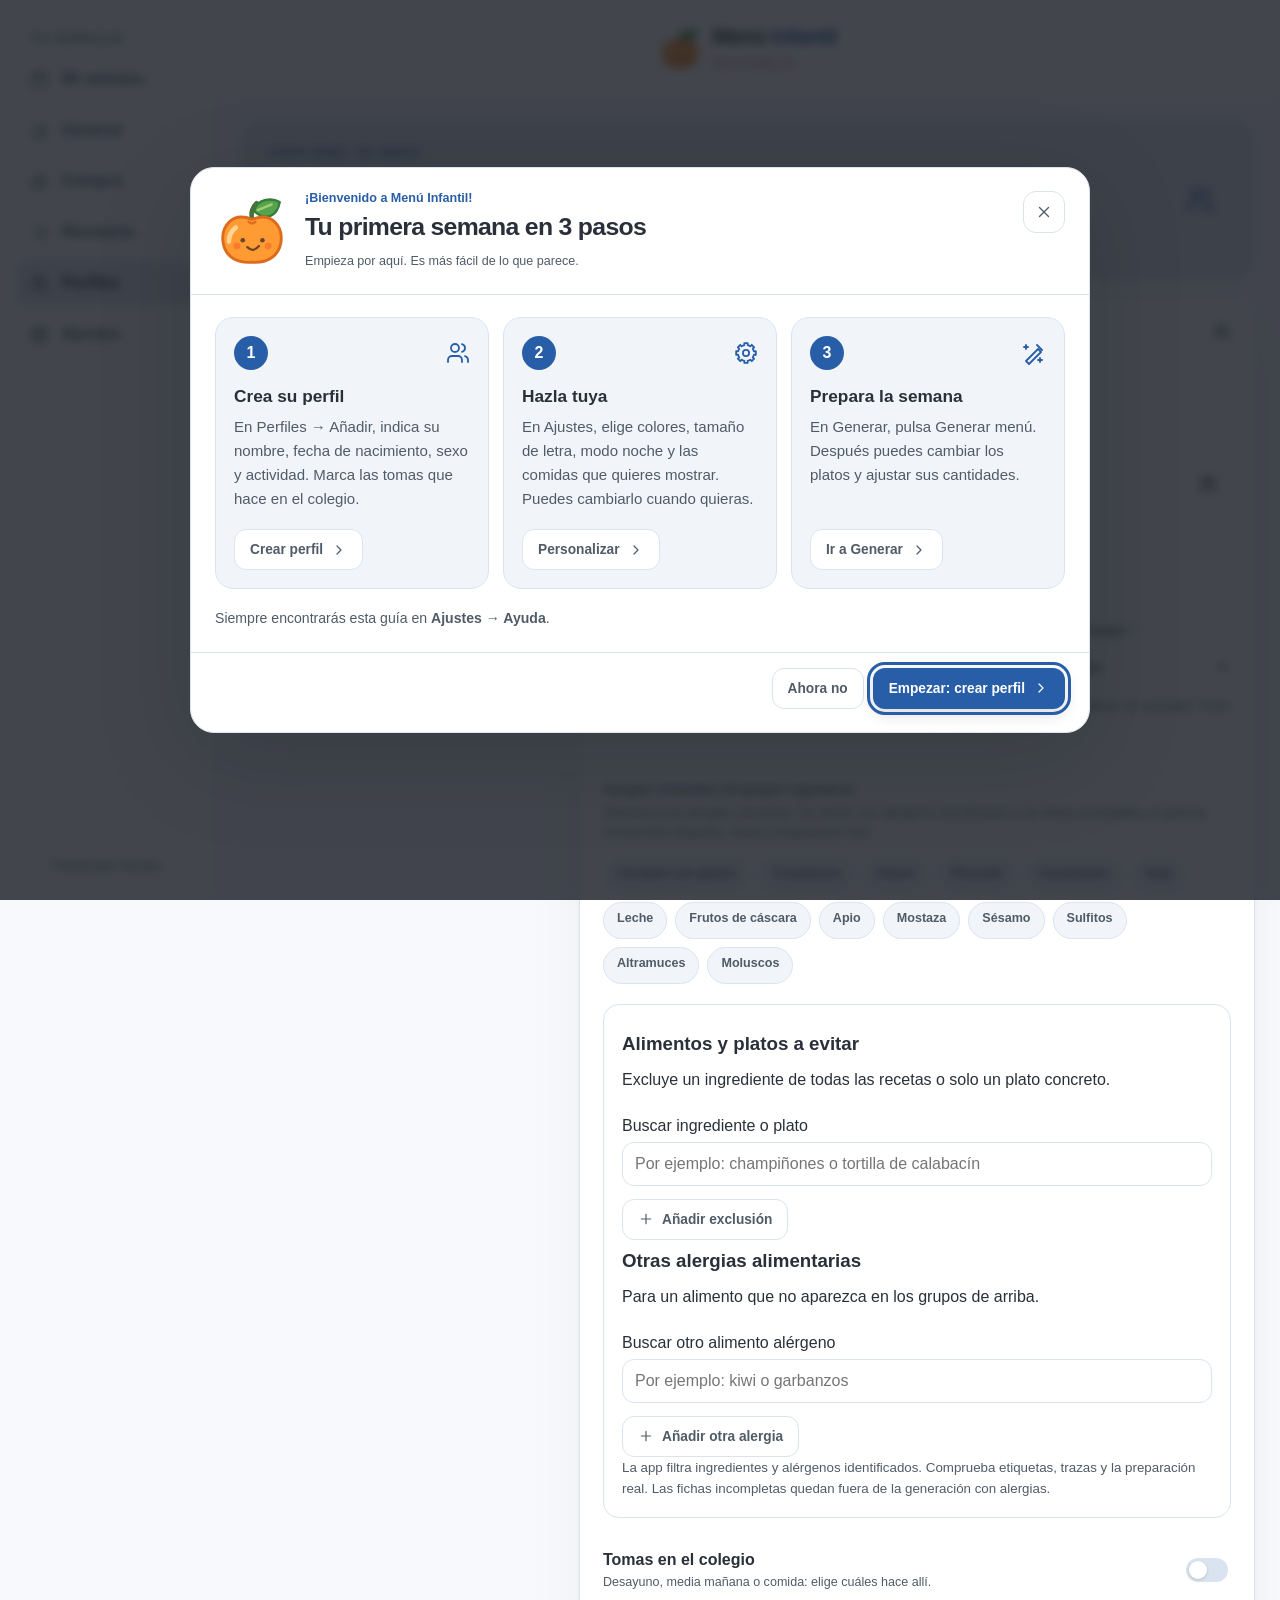
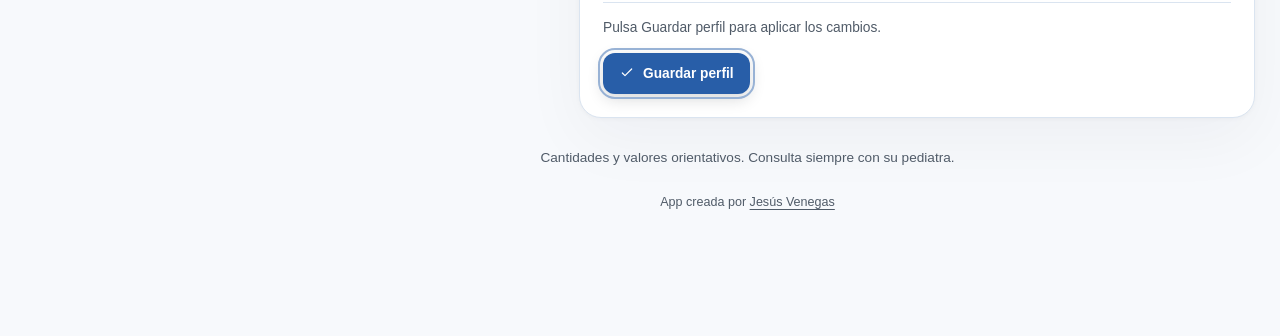
==== commit cf67c2b5: "V0.27.1: avisos de perfil y recordatorio para guardar cambios Explica los accesos que necesitan un p" ====
--- a/index.html
+++ b/index.html
@@ -6,7 +6,7 @@
   <meta name="theme-color" content="#f8f9f6" />
   <meta name="color-scheme" content="light dark" />
   <meta name="description" content="Planificador familiar con recetario, lista de compra y pautas de preparación. Datos guardados en tu navegador." />
-  <title>Menú Infantil · V0.27.0</title>
+  <title>Menú Infantil · V0.27.1</title>
   <style>
 :root{--bg:#f8faf9;--paper2:#f2f6f4;--line:#dce6e1;--green:#326d57;--green2:#e2ebe7;--accent-edge:#9db9ae;--ink:#293039;font-family:-apple-system,BlinkMacSystemFont,"Segoe UI",Inter,sans-serif;color:var(--ink);background:var(--bg);font-size:16px;font-synthesis:none;-webkit-font-smoothing:antialiased;--paper:#fff;--muted:#77877c;--peach:#fcf0e2;--ochre:#b9803e;--red:#ac523c;--shadow:0 22px 65px rgba(24,28,36,.045),0 1px 5px rgba(24,28,36,.035)}
 *{box-sizing:border-box}body{margin:0;min-height:100vh}button,input,textarea,select{font:inherit}button{cursor:pointer}button:disabled{cursor:not-allowed;opacity:.45}button:focus-visible,input:focus-visible,textarea:focus-visible,select:focus-visible{outline:3px solid var(--accent-edge);outline-offset:3px}a{color:inherit}svg{display:block}#app{min-height:100vh}.app-shell{display:grid;grid-template-columns:246px minmax(0,1fr);min-height:100vh}.sidebar{background:#fff;border-right:1px solid var(--line);padding:31px 20px 22px;display:flex;flex-direction:column;gap:28px;position:sticky;top:0;height:100vh}.brand{display:flex;align-items:center;gap:12px;padding:0 13px}.brand-symbol{width:41px;height:41px;border-radius:14px;background:var(--green);display:grid;place-items:center;color:white;font-family:Georgia,serif;font-size:1.7143rem;font-weight:bold;letter-spacing:-3px;padding-right:3px}.brand-title{font-weight:800;letter-spacing:-.65px;font-size:1.2857rem;line-height:1.06}.brand-sub{font-size:0.7857rem;letter-spacing:2.05px;color:#8a978e;text-transform:uppercase;margin-top:5px}.nav-label{color:#9ba69e;font-size:0.7857rem;text-transform:uppercase;letter-spacing:1.75px;font-weight:750;padding:0 16px;margin-bottom:10px}.nav-list{display:flex;flex-direction:column;gap:5px}.nav-item{display:flex;gap:13px;align-items:center;width:100%;border:0;background:transparent;color:#65756a;text-align:left;font-weight:650;padding:13px 15px;border-radius:13px;min-height:46px}.nav-item svg{width:19px;height:19px}.nav-item.active{background:var(--green2);color:var(--green)}.nav-item:hover:not(.active){background:var(--paper2);color:var(--ink)}.sidebar-spacer{flex:1}.sidebar-foot{background:var(--paper2);padding:17px;border-radius:17px}.sidebar-foot p{color:#7b887d;font-size:0.8571rem;line-height:1.6;margin:7px 0 0}.sidebar-foot strong{font-size:0.8571rem}.footer-tag{color:#a4afa5;font-size:0.7857rem;margin-top:16px;text-align:center}.main{min-width:0}.topbar{height:80px;display:flex;align-items:center;justify-content:space-between;border-bottom:1px solid var(--line);padding:0 clamp(22px,3.1vw,53px)}.breadcrumbs{color:#859389;font-size:0.8571rem;font-weight:600;letter-spacing:.2px}.breadcrumbs b{color:var(--ink);font-weight:700}.top-actions{display:flex;align-items:center;gap:11px}.profile-select{border:1px solid var(--line);background:white;border-radius:13px;padding:10px 13px;color:var(--ink);min-width:155px;max-width:220px;font-weight:600}.icon-btn{border:1px solid var(--line);background:white;color:var(--readable);min-width:42px;height:42px;border-radius:13px;display:inline-grid;place-items:center}.icon-btn svg{width:18px;height:18px}.icon-btn:hover,.soft-btn:hover{background:var(--green2)}.content{max-width:1710px;margin:auto;padding:34px clamp(18px,3.1vw,53px) 100px}.hero{display:flex;align-items:end;justify-content:space-between;gap:20px;margin:5px 0 23px}.eyebrow{font-size:0.7857rem;letter-spacing:2px;color:var(--green);font-weight:850;text-transform:uppercase}.hero h1{font-size:clamp(29px,2.65vw,43px);letter-spacing:-1.8px;line-height:1.13;margin:9px 0 10px;font-weight:790}.lead{margin:0;color:#7a877c;font-size:1.0rem;line-height:1.65}.hero-glyph{width:74px;height:74px;background:linear-gradient(145deg,var(--green2),var(--paper2));border-radius:25px;color:var(--green);display:grid;place-items:center;transform:rotate(-9deg)}.hero-glyph svg{width:31px;height:31px;transform:rotate(9deg)}.notice{display:flex;align-items:flex-start;gap:12px;background:var(--peach);border:1px solid #f5e4cf;border-radius:16px;padding:13px 16px;margin-bottom:21px;font-size:0.8929rem;color:#8c6947;line-height:1.6}.notice svg{flex-shrink:0;width:18px;height:18px;margin-top:1px}.notice strong{color:#684a30}.surface{background:var(--paper);border:1px solid var(--line);border-radius:22px;box-shadow:var(--shadow)}.section-top{display:flex;align-items:center;justify-content:space-between;gap:15px;padding:22px 24px 20px}.section-top h2,.subheading h2{margin:0;font-size:1.2143rem;letter-spacing:-.5px}.section-top p,.subheading p{font-size:0.8571rem;color:#89968a;margin:5px 0 0}.toolbar{display:flex;align-items:center;gap:8px;flex-wrap:wrap}.btn{min-height:41px;display:inline-flex;justify-content:center;align-items:center;gap:8px;padding:10px 15px;border:1px solid transparent;border-radius:12px;font-size:0.8571rem;font-weight:750;white-space:nowrap}.btn svg{width:16px;height:16px}.primary{background:var(--green);color:white;box-shadow:0 5px 15px rgba(24,28,36,.17)}.primary:hover{background:var(--green)}.soft-btn{background:var(--paper2);color:var(--readable);border-color:var(--line)}.outline{background:white;border-color:var(--line);color:var(--readable)}.danger-btn{color:#ad5949;background:#fff0ea;border-color:#f7dfd6}.week-title{font-size:0.8571rem;font-weight:700;color:var(--readable);margin:0 8px}.week-selector{display:flex;align-items:center;gap:2px}.week-selector .icon-btn{width:34px;min-width:34px;height:34px;border:0;background:var(--paper2);border-radius:10px}.week-grid-wrap{overflow:auto;overscroll-behavior-x:contain;border-top:1px solid var(--line)}.week-grid{display:grid;grid-template-columns:repeat(7,minmax(145px,1fr));min-width:1015px}.day-col{min-width:0;border-right:1px solid var(--line)}.day-col:last-child{border-right:0}.day-head{padding:17px 13px 16px;border-bottom:1px solid var(--line);display:flex;flex-direction:column;gap:5px;min-height:88px}.day-name{color:#8e9a90;text-transform:uppercase;letter-spacing:1.15px;font-size:0.7857rem;font-weight:800}.day-num{font-weight:780;font-size:1.4286rem;letter-spacing:-.8px}.day-num small{font-size:0.7857rem;letter-spacing:0;color:#9caaa0;font-weight:500}.day-col.today .day-head{background:var(--paper2)}.day-col.today .day-num{color:var(--green)}.meal-cell{padding:15px 12px;border:0;border-bottom:1px solid var(--line);min-height:125px;display:flex;flex-direction:column;align-items:stretch;width:100%;text-align:left;background:white;gap:10px;transition:background .15s}.meal-cell:hover{background:var(--paper2)}.meal-cell:last-child{border-bottom:0}.meal-heading{display:flex;align-items:center;justify-content:space-between;color:#a0a99f;font-weight:850;text-transform:uppercase;letter-spacing:1.2px;font-size:0.7857rem}.meal-heading svg{width:13px;height:13px;opacity:.65}.meal-name{font-size:0.8571rem;line-height:1.5;color:var(--ink);font-weight:740;overflow-wrap:anywhere}.meal-detail{font-size:0.7857rem;color:#8b9c8f;line-height:1.45}.external .meal-name{color:#92a197;font-style:italic}.mobile-week{display:none}.summary-grid{display:grid;grid-template-columns:1.15fr .85fr;gap:18px;margin-top:21px}.summary-card{padding:24px;min-width:0}.subheading{display:flex;align-items:center;justify-content:space-between;gap:12px;margin-bottom:19px}.summary-mini{display:grid;grid-template-columns:repeat(3,minmax(0,1fr));gap:12px}.mini-box{background:var(--paper2);padding:17px;border-radius:15px}.mini-value{font-size:1.7857rem;letter-spacing:-.8px;font-weight:760}.mini-label{font-size:0.7857rem;color:#8e9a8f;margin-top:6px;line-height:1.35}.mini-box:nth-child(2){background:#f7f7f1}.mini-box:nth-child(3){background:#f1f7f7}.chart-layout{display:flex;align-items:center;gap:20px}.donut{width:138px;height:138px;flex-shrink:0}.donut circle{transform:rotate(-90deg);transform-origin:50% 50%}.chart-legend{display:grid;grid-template-columns:repeat(2,minmax(0,1fr));gap:10px;flex:1}.legend-item{font-size:0.7857rem;color:#536459;display:flex;align-items:center;gap:7px}.dot{width:9px;height:9px;border-radius:50%;flex-shrink:0}.chart-note{color:#92a096;font-size:0.7857rem;line-height:1.55;margin:15px 0 0}.main-foot{font-size:0.7857rem;color:#95a197;margin:27px 0}.mobile-nav{display:none}.page-grid{display:grid;grid-template-columns:minmax(0,1fr) 320px;gap:19px}.panel-pad{padding:23px}.form-row{display:grid;grid-template-columns:repeat(2,minmax(0,1fr));gap:14px}.field{display:flex;flex-direction:column;gap:7px;margin-bottom:13px}.field label{font-weight:750;color:#597061;font-size:0.7857rem}.field input,.field select,.field textarea{border:1px solid var(--line);border-radius:12px;background:#fff;color:var(--ink);padding:12px 12px;min-height:43px;min-width:0;width:100%}.field textarea{resize:vertical;min-height:90px}.field small{font-size:0.7857rem;color:#98a298;line-height:1.45}.pill-collection{display:flex;flex-wrap:wrap;gap:8px}.pill{border:1px solid var(--line);border-radius:100px;background:var(--paper2);color:var(--readable);padding:8px 13px;font-size:0.7857rem;font-weight:680;min-height:37px}.pill.selected{border-color:var(--accent-edge);background:var(--green2);color:var(--green)}.muted{color:#8b9b8e}.divider{height:1px;background:var(--line);margin:18px 0}.profile-card{display:flex;align-items:center;justify-content:space-between;gap:12px;background:var(--paper2);border:1px solid var(--line);padding:16px;border-radius:16px;margin-bottom:12px}.profile-card.active-profile{border-color:var(--accent-edge);background:var(--green2)}.avatar{width:45px;height:45px;background:var(--green2);border-radius:15px;display:grid;place-items:center;color:var(--green);font-weight:800;font-size:1.1429rem}.profile-info{display:flex;align-items:center;gap:11px}.profile-card b{font-size:0.9286rem}.profile-card small{display:block;margin-top:4px;color:#91a092;font-size:0.7857rem}.profile-card button{border:0;background:transparent;color:var(--green);text-decoration:underline;text-underline-offset:3px;font-size:0.7857rem}.selected-surface{background:var(--paper2);border-radius:17px;padding:18px;color:var(--readable);font-size:0.8571rem;line-height:1.65}.selected-surface strong{display:block;color:var(--readable);margin-bottom:6px}.shopping-row{display:flex;gap:12px;align-items:center;border-bottom:1px solid var(--line);padding:12px 2px;font-size:0.8571rem}.shopping-row:last-child{border:0}.shopping-row input{accent-color:var(--green);width:17px;height:17px}.shopping-name{flex:1}.shopping-name b{display:block;color:var(--ink)}.shopping-name small{display:block;color:#91a092;margin-top:4px}.group-heading{display:flex;align-items:center;justify-content:space-between;color:var(--readable);font-size:0.7857rem;letter-spacing:1px;text-transform:uppercase;margin:18px 0 3px;font-weight:850}.stat-block{display:flex;align-items:center;gap:10px;padding:12px 0}.stat-block svg{color:var(--green)}.stat-block span{color:#89978b;font-size:0.7857rem}.feature-row{display:flex;align-items:center;justify-content:space-between;gap:15px;padding:13px 0;border-bottom:1px solid var(--line)}.feature-row:last-child{border:0}.feature-row b{font-size:0.8571rem}.feature-row small{font-size:0.7857rem;color:#9ba59a;display:block;margin-top:6px}.switch{appearance:none;width:42px;height:24px;border-radius:14px;background:var(--line);position:relative;cursor:pointer;flex-shrink:0}.switch:after{content:"";position:absolute;top:3px;left:3px;width:18px;height:18px;background:white;border-radius:50%;box-shadow:0 1px 3px #68786755;transition:.17s}.switch:checked{background:var(--green)}.switch:checked:after{left:21px}.empty-state{padding:30px;text-align:center;color:#91a093;font-size:0.8571rem;line-height:1.7}.empty-state svg{color:var(--green);width:28px;height:28px;margin:0 auto 12px}.generation-grid{display:grid;grid-template-columns:repeat(3,minmax(0,1fr));gap:14px;margin:17px 0 24px}.generation-card{background:var(--paper2);border:1px solid var(--line);border-radius:17px;padding:19px}.generation-card svg{width:21px;color:var(--green)}.generation-card h3{font-size:0.9286rem;margin:13px 0 7px}.generation-card p{margin:0;color:#8e9e91;font-size:0.7857rem;line-height:1.6}.modal-scrim{position:fixed;inset:0;z-index:100;background:#181c24d0;display:flex;align-items:center;justify-content:center;padding:18px;backdrop-filter:blur(5px)}.modal{width:min(100%,570px);background:var(--paper);border:1px solid var(--line);border-radius:24px;box-shadow:0 25px 95px #091c182d;max-height:min(92vh,870px);display:flex;flex-direction:column;overflow:hidden}.modal-head{display:flex;align-items:center;justify-content:space-between;padding:23px 24px;border-bottom:1px solid var(--line)}.modal-head h2{font-size:1.3571rem;letter-spacing:-.7px;margin:0}.modal-head p{margin:6px 0 0;font-size:0.7857rem;color:#8e9d90}.modal-body{padding:22px 24px;overflow-y:auto;overscroll-behavior:contain}.modal-foot{display:flex;justify-content:flex-end;gap:9px;padding:15px 24px 23px;border-top:1px solid var(--line);flex-wrap:wrap}.recipe-option{display:flex;align-items:center;justify-content:space-between;gap:12px;text-align:left;width:100%;background:var(--paper2);border:1px solid var(--line);border-radius:12px;padding:13px;margin-bottom:8px;color:var(--ink)}.recipe-option b{font-size:0.8571rem}.recipe-option small{color:#9daa9f;font-size:0.7857rem;display:block;margin-top:5px}.recipe-option:hover{background:var(--green2);border-color:var(--accent-edge)}.form-error{color:#ac503e;font-size:0.8571rem;background:#fff2ef;padding:10px;border-radius:10px;margin:8px 0}.modal-safe{background:#fdf6ec;color:#916a42;border:1px solid #f5e5d0;padding:12px;border-radius:12px;font-size:0.7857rem;line-height:1.5;margin-bottom:17px}.tag{font-size:0.7857rem;display:inline-block;padding:6px 10px;border-radius:20px;background:var(--green2);color:var(--green);font-weight:750}.print-only{display:none}.mobile-day-selector{display:none}.visually-hidden{position:absolute!important;width:1px;height:1px;margin:-1px;border:0;padding:0;overflow:hidden;clip:rect(0 0 0 0);white-space:nowrap}
@@ -109,7 +109,7 @@
 <link rel="stylesheet" href="colegio.css?v=0.23.0"/>
 <link rel="stylesheet" href="flujo.css?v=0.23.0"/>
 <link rel="stylesheet" href="semana-visual.css?v=0.23.0"/>
-<link rel="stylesheet" href="revision.css?v=0.27.0"/>
+<link rel="stylesheet" href="revision.css?v=0.27.1"/>
 <link rel="stylesheet" href="cabecera.css?v=0.23.0"/>
 </head>
 <body>
@@ -157,13 +157,14 @@
   <script src="colegio-registro.js?v=0.24.0"></script>
 <script src="catalogo-equilibrado.js?v=0.25.0.2"></script>
 <script src="restricciones.js?v=0.27.0"></script>
+<script src="acceso.js?v=0.27.1"></script>
   <script defer>
 /* MENÚ INFANTIL · PROTOTIPO UX V0.2
  * Sin fuentes externas, servicios remotos, recetas validadas ni algoritmo clínico.
  * Los platos de ejemplo NO incluyen raciones recomendadas; las cantidades solo las introduce el usuario.
  */
 'use strict';
-const VERSION='0.27.0';
+const VERSION='0.27.1';
 const STORAGE_KEY='menu-infantil-local-demo-v02';
 const SLOTS=[['breakfast','Desayuno'],['midmorning','Media mañana'],['lunch','Comida'],['snack','Merienda'],['dinner','Cena']];
 const SCHOOL_SLOTS=['breakfast','midmorning','lunch'];
@@ -614,6 +615,7 @@
 installSchoolLogCatalog();
 installBalancedCatalog();
 installDietFilters();
+installProfileAccessUX();
 render();
 
 </script>
--- a/revision.css
+++ b/revision.css
@@ -49,3 +49,6 @@
 
 .diet-feedback.form-error{color:#a52d44}
 [data-theme="dark"] .diet-feedback.form-error{color:#ffb4c0}
+
+.profile-gate-icon{display:inline-grid;place-items:center;width:64px;height:64px;border-radius:20px;background:var(--green2);color:var(--green)}.profile-gate-icon svg{width:32px;height:32px}.profile-gate p{line-height:1.6}.profile-gate .modal-foot .btn{white-space:normal}.profile-save-hint{font-size:.86rem;line-height:1.5;color:var(--readable)}.profile-save-pending{outline:2px solid var(--accent-edge);outline-offset:3px}.profile-save-pulse{animation:profile-save-attention 1.6s ease-in-out 3}@keyframes profile-save-attention{0%,100%{box-shadow:0 0 0 0 transparent}50%{box-shadow:0 0 0 6px var(--accent-edge)}}
+@media(prefers-reduced-motion:reduce){.profile-save-pulse{animation:none}}
